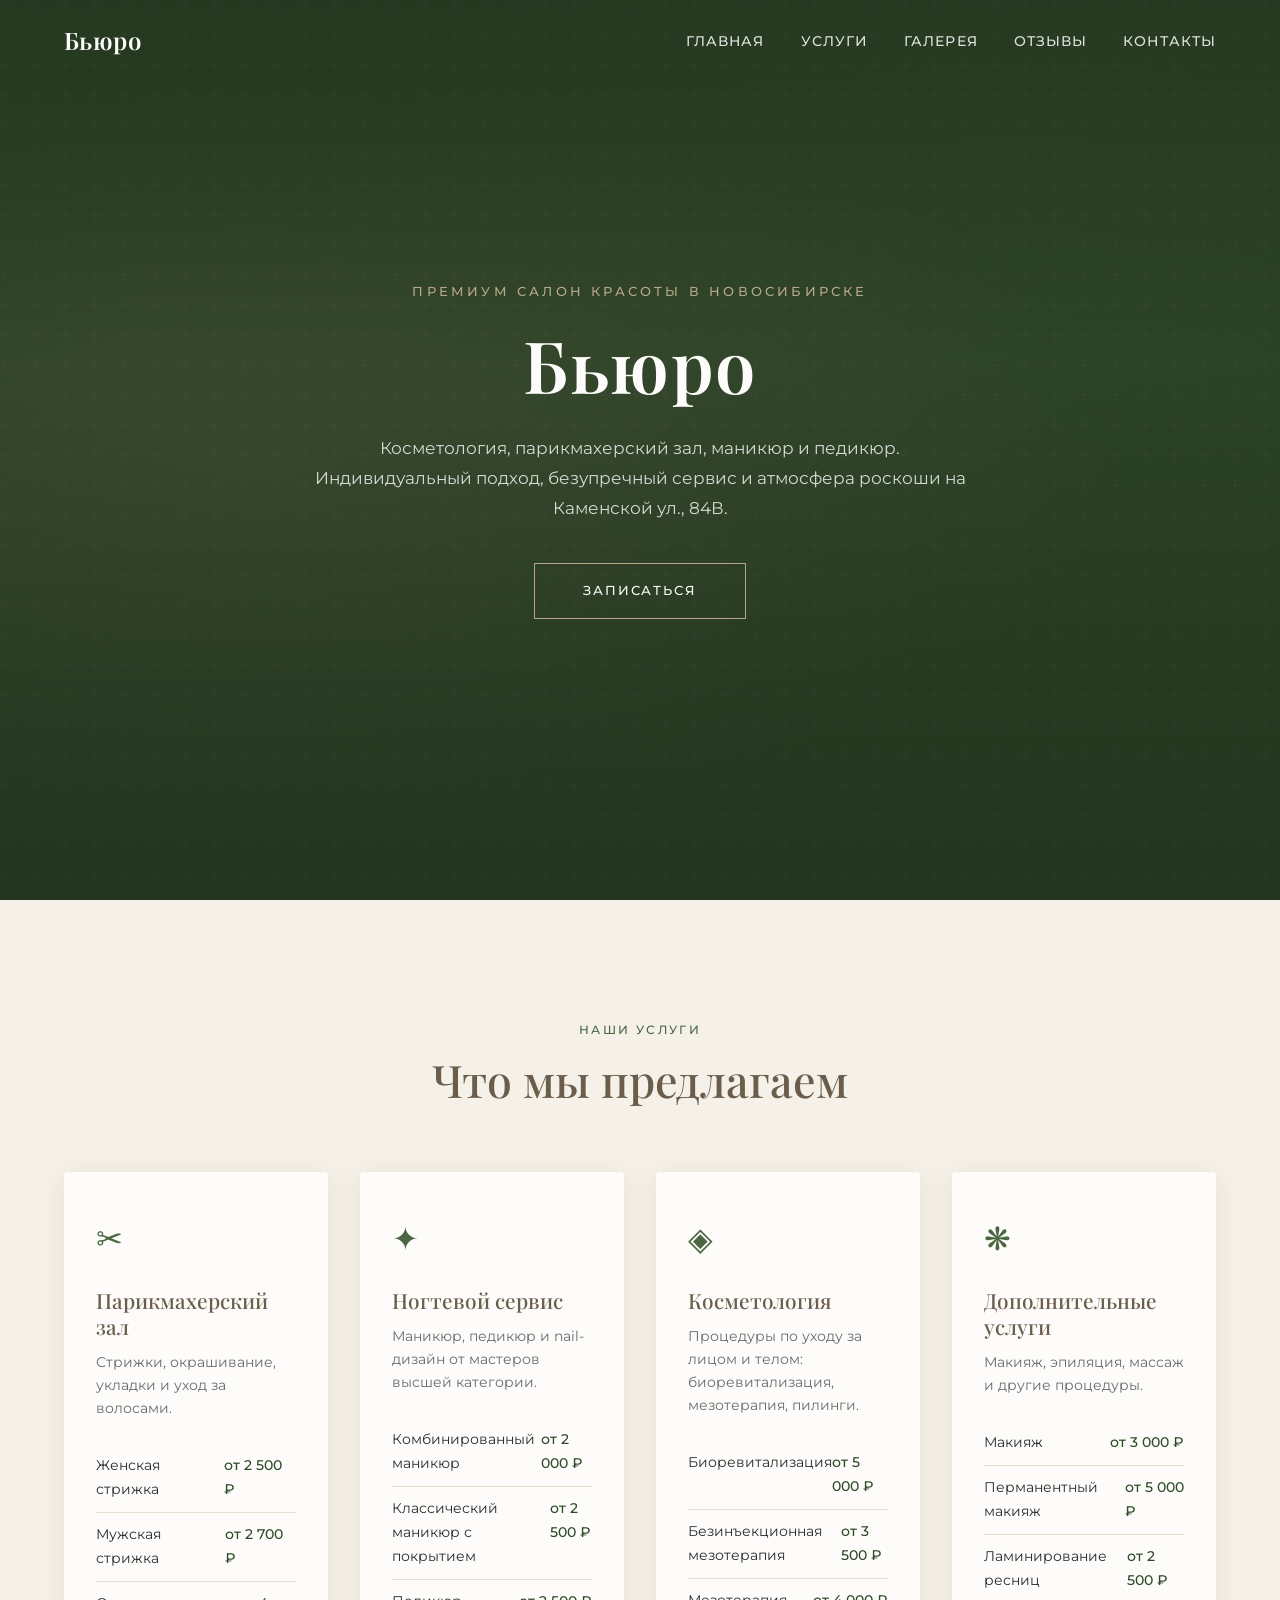
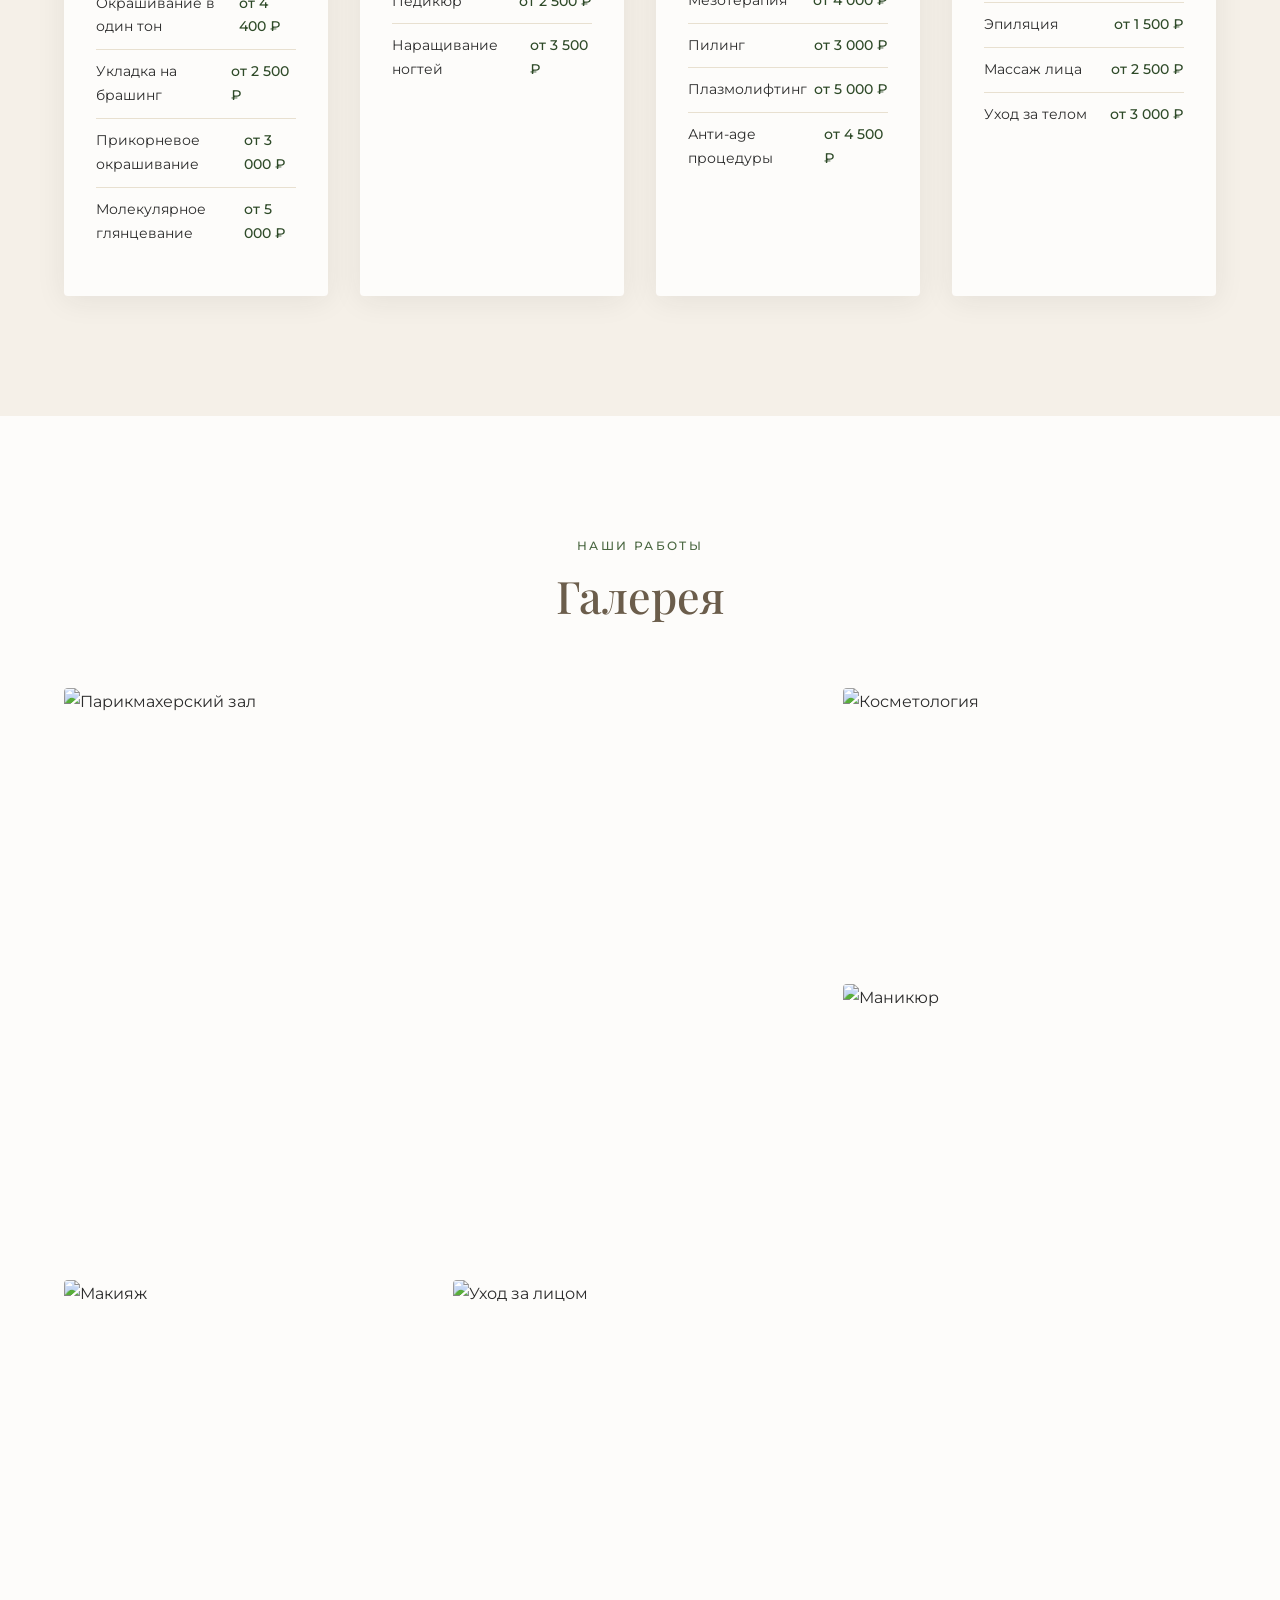
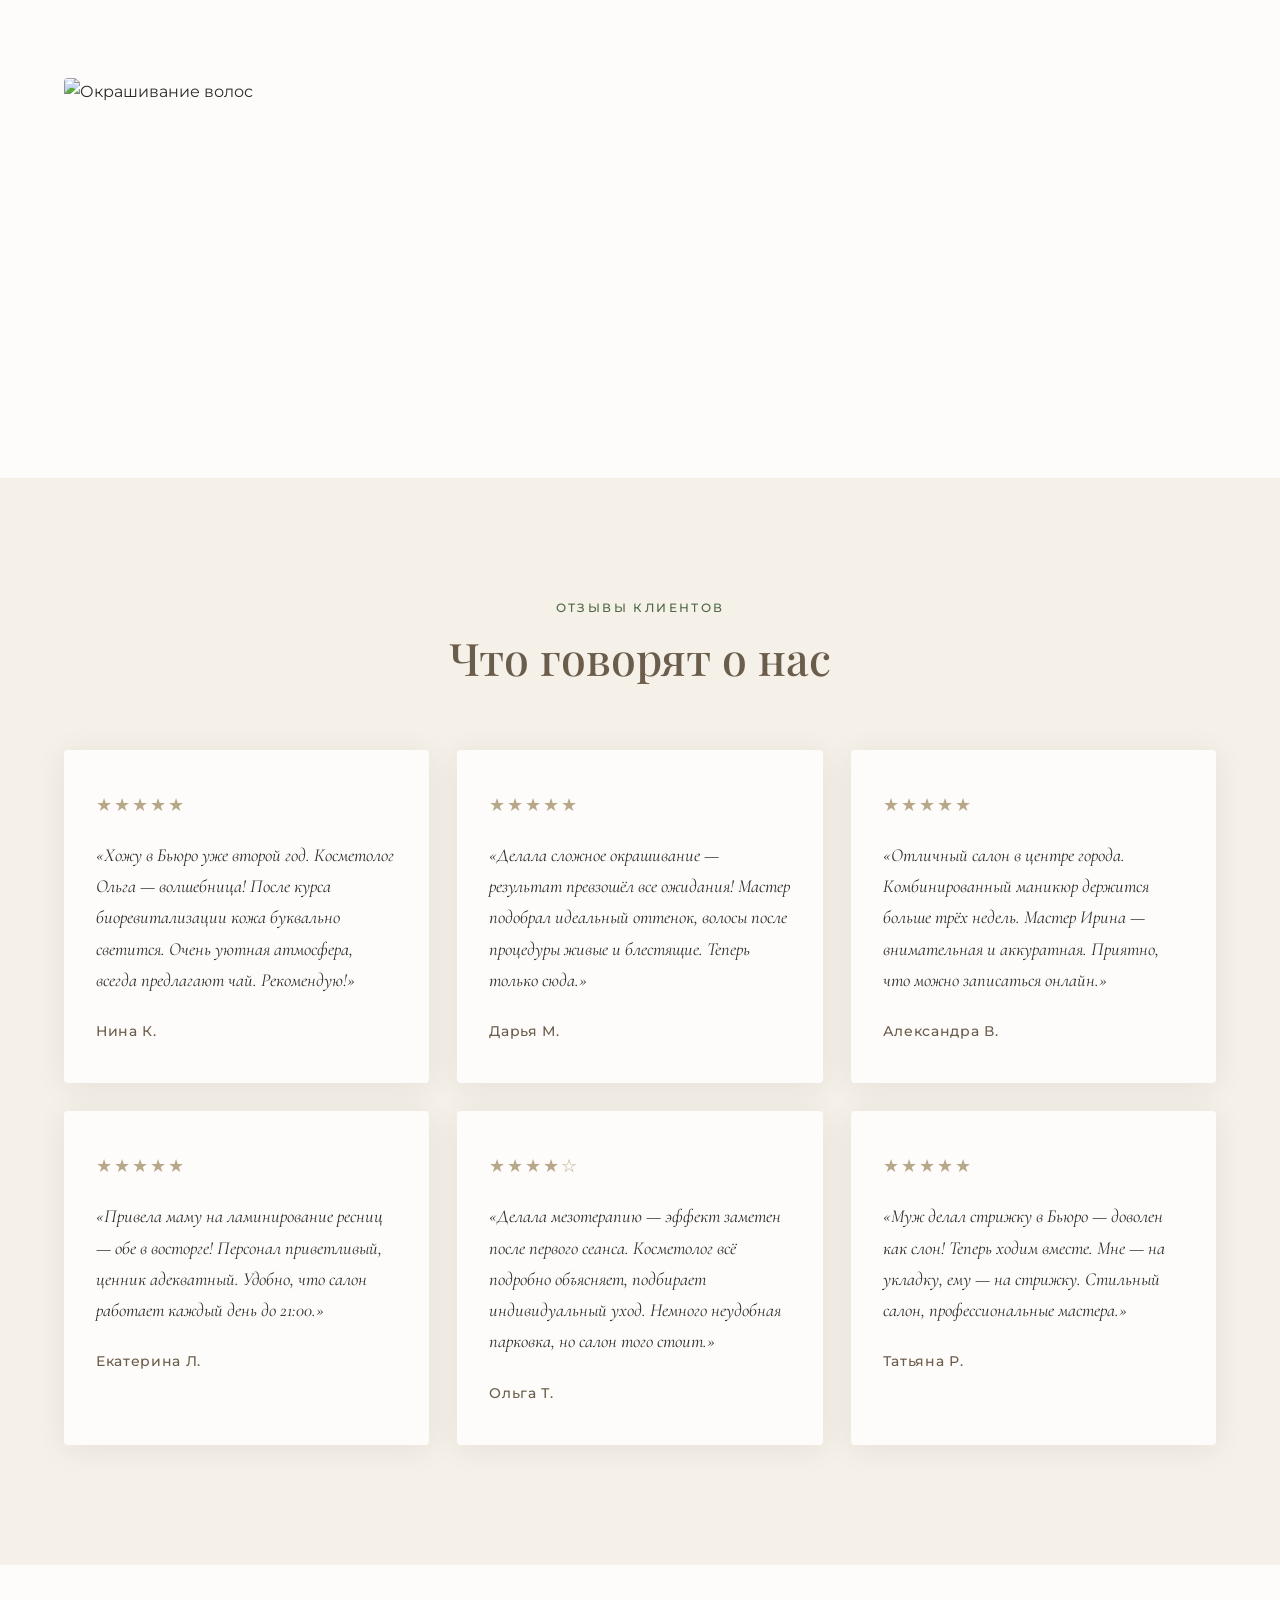
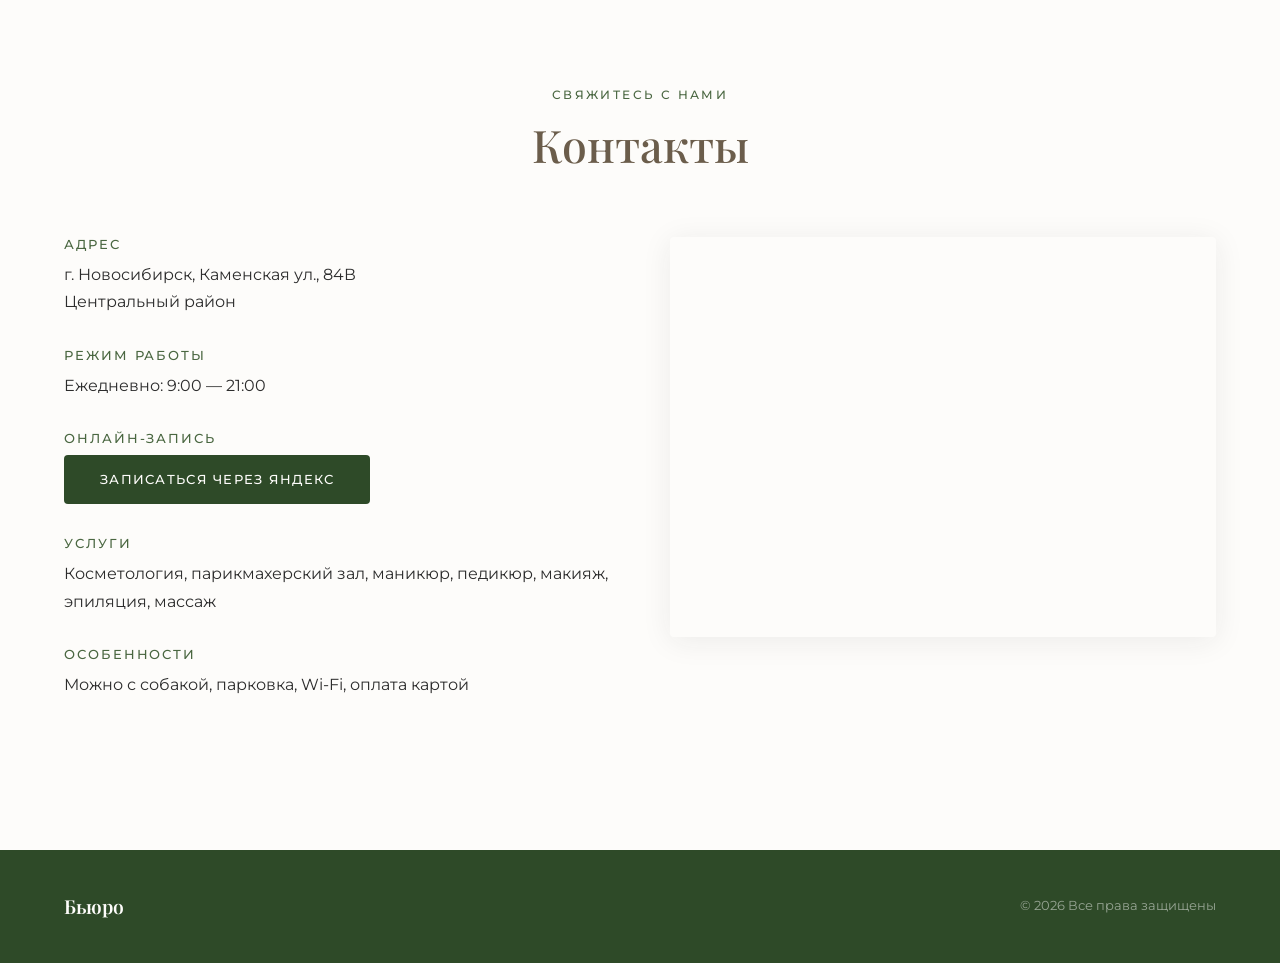
==== index.html @ afa9350d "Бьюро — премиум салон красоты, Новосибирск" ====
<!DOCTYPE html>
<html lang="ru">
<head>
    <meta charset="UTF-8">
    <meta name="viewport" content="width=device-width, initial-scale=1.0">
    <title>Бьюро — Премиум салон красоты в Новосибирске</title>
    <link href="https://fonts.googleapis.com/css2?family=Playfair+Display:wght@400;500;600;700&family=Cormorant+Garamond:wght@300;400;500;600;700&family=Montserrat:wght@300;400;500&display=swap" rel="stylesheet">
    <link rel="stylesheet" href="style.css">
</head>
<body>

<!-- NAV -->
<nav class="nav" id="nav">
    <div class="nav-inner">
        <a href="#hero" class="nav-logo">Бьюро</a>
        <ul class="nav-links">
            <li><a href="#hero">Главная</a></li>
            <li><a href="#services">Услуги</a></li>
            <li><a href="#gallery">Галерея</a></li>
            <li><a href="#reviews">Отзывы</a></li>
            <li><a href="#contacts">Контакты</a></li>
        </ul>
        <button class="nav-burger" id="burger" aria-label="Меню">
            <span></span><span></span><span></span>
        </button>
    </div>
</nav>

<!-- HERO -->
<section class="hero" id="hero">
    <video class="hero-video" autoplay muted playsinline>
        <source src="media/silk-video.mp4" type="video/mp4">
    </video>
    <div class="hero-overlay"></div>
    <div class="hero-content">
        <p class="hero-sub">Премиум салон красоты в Новосибирске</p>
        <h1 class="hero-title">Бьюро</h1>
        <p class="hero-desc">Косметология, парикмахерский зал, маникюр и педикюр. Индивидуальный подход, безупречный сервис и атмосфера роскоши на Каменской ул., 84В.</p>
        <a href="#contacts" class="btn">Записаться</a>
    </div>
</section>

<!-- SERVICES -->
<section class="section services" id="services">
    <div class="container">
        <p class="section-sub">Наши услуги</p>
        <h2 class="section-title">Что мы предлагаем</h2>
        <div class="services-grid">

            <div class="service-card">
                <div class="service-icon">✂</div>
                <h3>Парикмахерский зал</h3>
                <p>Стрижки, окрашивание, укладки и уход за волосами.</p>
                <ul class="service-list">
                    <li><span>Женская стрижка</span><span>от 2 500 ₽</span></li>
                    <li><span>Мужская стрижка</span><span>от 2 700 ₽</span></li>
                    <li><span>Окрашивание в один тон</span><span>от 4 400 ₽</span></li>
                    <li><span>Укладка на брашинг</span><span>от 2 500 ₽</span></li>
                    <li><span>Прикорневое окрашивание</span><span>от 3 000 ₽</span></li>
                    <li><span>Молекулярное глянцевание</span><span>от 5 000 ₽</span></li>
                </ul>
            </div>

            <div class="service-card">
                <div class="service-icon">✦</div>
                <h3>Ногтевой сервис</h3>
                <p>Маникюр, педикюр и nail-дизайн от мастеров высшей категории.</p>
                <ul class="service-list">
                    <li><span>Комбинированный маникюр</span><span>от 2 000 ₽</span></li>
                    <li><span>Классический маникюр с покрытием</span><span>от 2 500 ₽</span></li>
                    <li><span>Педикюр</span><span>от 2 500 ₽</span></li>
                    <li><span>Наращивание ногтей</span><span>от 3 500 ₽</span></li>
                </ul>
            </div>

            <div class="service-card">
                <div class="service-icon">◈</div>
                <h3>Косметология</h3>
                <p>Процедуры по уходу за лицом и телом: биоревитализация, мезотерапия, пилинги.</p>
                <ul class="service-list">
                    <li><span>Биоревитализация</span><span>от 5 000 ₽</span></li>
                    <li><span>Безинъекционная мезотерапия</span><span>от 3 500 ₽</span></li>
                    <li><span>Мезотерапия</span><span>от 4 000 ₽</span></li>
                    <li><span>Пилинг</span><span>от 3 000 ₽</span></li>
                    <li><span>Плазмолифтинг</span><span>от 5 000 ₽</span></li>
                    <li><span>Анти-age процедуры</span><span>от 4 500 ₽</span></li>
                </ul>
            </div>

            <div class="service-card">
                <div class="service-icon">❋</div>
                <h3>Дополнительные услуги</h3>
                <p>Макияж, эпиляция, массаж и другие процедуры.</p>
                <ul class="service-list">
                    <li><span>Макияж</span><span>от 3 000 ₽</span></li>
                    <li><span>Перманентный макияж</span><span>от 5 000 ₽</span></li>
                    <li><span>Ламинирование ресниц</span><span>от 2 500 ₽</span></li>
                    <li><span>Эпиляция</span><span>от 1 500 ₽</span></li>
                    <li><span>Массаж лица</span><span>от 2 500 ₽</span></li>
                    <li><span>Уход за телом</span><span>от 3 000 ₽</span></li>
                </ul>
            </div>

        </div>
    </div>
</section>

<!-- GALLERY -->
<section class="section gallery" id="gallery">
    <div class="container">
        <p class="section-sub">Наши работы</p>
        <h2 class="section-title">Галерея</h2>
        <div class="gallery-grid">
            <div class="gallery-item gi-1"><img src="https://images.unsplash.com/photo-1560066984-138dadb4c035?w=800&h=600&fit=crop" alt="Парикмахерский зал" loading="lazy"></div>
            <div class="gallery-item gi-2"><img src="https://images.unsplash.com/photo-1522337360788-8b13dee7a37e?w=400&h=300&fit=crop" alt="Косметология" loading="lazy"></div>
            <div class="gallery-item gi-3"><img src="https://images.unsplash.com/photo-1604654894610-df63bc536371?w=400&h=300&fit=crop" alt="Маникюр" loading="lazy"></div>
            <div class="gallery-item gi-4"><img src="https://images.unsplash.com/photo-1522335789203-aabd1fc54bc9?w=400&h=300&fit=crop" alt="Макияж" loading="lazy"></div>
            <div class="gallery-item gi-5"><img src="https://images.unsplash.com/photo-1570172619644-dfd03ed5d881?w=800&h=300&fit=crop" alt="Уход за лицом" loading="lazy"></div>
            <div class="gallery-item gi-6"><img src="https://images.unsplash.com/photo-1562322140-8baeececf3df?w=400&h=300&fit=crop" alt="Окрашивание волос" loading="lazy"></div>
        </div>
    </div>
</section>

<!-- REVIEWS -->
<section class="section reviews" id="reviews">
    <div class="container">
        <p class="section-sub">Отзывы клиентов</p>
        <h2 class="section-title">Что говорят о нас</h2>
        <div class="reviews-grid">

            <div class="review-card">
                <div class="review-stars">★★★★★</div>
                <p class="review-text">«Хожу в Бьюро уже второй год. Косметолог Ольга — волшебница! После курса биоревитализации кожа буквально светится. Очень уютная атмосфера, всегда предлагают чай. Рекомендую!»</p>
                <p class="review-author">Нина К.</p>
            </div>

            <div class="review-card">
                <div class="review-stars">★★★★★</div>
                <p class="review-text">«Делала сложное окрашивание — результат превзошёл все ожидания! Мастер подобрал идеальный оттенок, волосы после процедуры живые и блестящие. Теперь только сюда.»</p>
                <p class="review-author">Дарья М.</p>
            </div>

            <div class="review-card">
                <div class="review-stars">★★★★★</div>
                <p class="review-text">«Отличный салон в центре города. Комбинированный маникюр держится больше трёх недель. Мастер Ирина — внимательная и аккуратная. Приятно, что можно записаться онлайн.»</p>
                <p class="review-author">Александра В.</p>
            </div>

            <div class="review-card">
                <div class="review-stars">★★★★★</div>
                <p class="review-text">«Привела маму на ламинирование ресниц — обе в восторге! Персонал приветливый, ценник адекватный. Удобно, что салон работает каждый день до 21:00.»</p>
                <p class="review-author">Екатерина Л.</p>
            </div>

            <div class="review-card">
                <div class="review-stars">★★★★☆</div>
                <p class="review-text">«Делала мезотерапию — эффект заметен после первого сеанса. Косметолог всё подробно объясняет, подбирает индивидуальный уход. Немного неудобная парковка, но салон того стоит.»</p>
                <p class="review-author">Ольга Т.</p>
            </div>

            <div class="review-card">
                <div class="review-stars">★★★★★</div>
                <p class="review-text">«Муж делал стрижку в Бьюро — доволен как слон! Теперь ходим вместе. Мне — на укладку, ему — на стрижку. Стильный салон, профессиональные мастера.»</p>
                <p class="review-author">Татьяна Р.</p>
            </div>

        </div>
    </div>
</section>

<!-- CONTACTS -->
<section class="section contacts" id="contacts">
    <div class="container">
        <p class="section-sub">Свяжитесь с нами</p>
        <h2 class="section-title">Контакты</h2>
        <div class="contacts-grid">
            <div class="contacts-info">
                <div class="contact-item">
                    <h4>Адрес</h4>
                    <p>г. Новосибирск, Каменская ул., 84В</p>
                    <p>Центральный район</p>
                </div>
                <div class="contact-item">
                    <h4>Режим работы</h4>
                    <p>Ежедневно: 9:00 — 21:00</p>
                </div>
                <div class="contact-item">
                    <h4>Онлайн-запись</h4>
                    <p><a href="https://yandex.ru/maps/-/CPseFQMg" class="btn-inline" target="_blank">Записаться через Яндекс</a></p>
                </div>
                <div class="contact-item">
                    <h4>Услуги</h4>
                    <p>Косметология, парикмахерский зал, маникюр, педикюр, макияж, эпиляция, массаж</p>
                </div>
                <div class="contact-item">
                    <h4>Особенности</h4>
                    <p>Можно с собакой, парковка, Wi-Fi, оплата картой</p>
                </div>
            </div>
            <div class="contacts-map">
                <iframe src="https://yandex.ru/map-widget/v1/?ll=82.9253%2C55.0434&z=17&pt=82.9253%2C55.0434" width="100%" height="400" frameborder="0" loading="lazy"></iframe>
            </div>
        </div>
    </div>
</section>

<!-- FOOTER -->
<footer class="footer">
    <div class="container footer-inner">
        <p class="footer-logo">Бьюро</p>
        <p class="footer-copy">&copy; 2026 Все права защищены</p>
    </div>
</footer>

<script>
// Burger menu
const burger = document.getElementById('burger');
const navLinks = document.querySelector('.nav-links');
burger.addEventListener('click', () => {
    navLinks.classList.toggle('open');
    burger.classList.toggle('active');
});

// Smooth scroll
document.querySelectorAll('a[href^="#"]').forEach(a => {
    a.addEventListener('click', e => {
        e.preventDefault();
        const t = document.querySelector(a.getAttribute('href'));
        if (t) t.scrollIntoView({ behavior: 'smooth' });
        navLinks.classList.remove('open');
        burger.classList.remove('active');
    });
});

// Nav shrink on scroll
window.addEventListener('scroll', () => {
    document.getElementById('nav').classList.toggle('scrolled', window.scrollY > 60);
});

// Fade-in on scroll
const obs = new IntersectionObserver((entries) => {
    entries.forEach(e => { if (e.isIntersecting) e.target.classList.add('visible'); });
}, { threshold: 0.15 });
document.querySelectorAll('.section, .service-card, .review-card, .gallery-item').forEach(el => obs.observe(el));
</script>

</body>
</html>
---- style.css ----
/* ===== RESET ===== */
*, *::before, *::after { margin: 0; padding: 0; box-sizing: border-box; }

/* ===== VARIABLES ===== */
:root {
    --khaki:       #8B7D6B;
    --khaki-light: #A99E8E;
    --khaki-dark:  #6B5D4B;
    --green:       #4A6741;
    --green-light: #6B8B5E;
    --green-dark:  #2E4A28;
    --green-muted: #7A9B6D;
    --cream:       #F5F0E8;
    --cream-dark:  #E8E0D0;
    --white:       #FDFCFA;
    --text:        #2C2C2C;
    --text-light:  #6B6B6B;
    --gold:        #B8A88A;
    --shadow:      0 4px 30px rgba(44, 44, 44, 0.08);
    --shadow-lg:   0 12px 50px rgba(44, 44, 44, 0.12);
    --radius:      4px;
    --transition:  0.4s cubic-bezier(0.25, 0.46, 0.45, 0.94);
}

/* ===== BASE ===== */
html { scroll-behavior: smooth; }
body {
    font-family: 'Montserrat', sans-serif;
    font-weight: 400;
    color: var(--text);
    background: var(--white);
    line-height: 1.7;
    -webkit-font-smoothing: antialiased;
}
h1, h2, h3, h4 {
    font-family: 'Playfair Display', serif;
    font-weight: 500;
    line-height: 1.25;
}
a { color: inherit; text-decoration: none; }
ul { list-style: none; }
.container { max-width: 1200px; margin: 0 auto; padding: 0 24px; }

/* ===== NAV ===== */
.nav {
    position: fixed; top: 0; left: 0; right: 0; z-index: 100;
    padding: 20px 0;
    transition: var(--transition);
    background: transparent;
}
.nav.scrolled {
    background: rgba(253, 252, 250, 0.97);
    backdrop-filter: blur(12px);
    padding: 12px 0;
    box-shadow: 0 1px 20px rgba(0,0,0,0.06);
}
.nav-inner {
    max-width: 1200px; margin: 0 auto; padding: 0 24px;
    display: flex; align-items: center; justify-content: space-between;
}
.nav-logo {
    font-family: 'Playfair Display', serif;
    font-size: 1.5rem; font-weight: 600;
    color: var(--white);
    letter-spacing: 0.02em;
    transition: var(--transition);
}
.nav.scrolled .nav-logo { color: var(--green-dark); }
.nav-links {
    display: flex; gap: 36px;
}
.nav-links a {
    font-size: 0.85rem; font-weight: 500;
    letter-spacing: 0.08em; text-transform: uppercase;
    color: rgba(255,255,255,0.85);
    transition: var(--transition);
    position: relative;
}
.nav-links a::after {
    content: ''; position: absolute; bottom: -4px; left: 0;
    width: 0; height: 1px; background: var(--gold);
    transition: var(--transition);
}
.nav-links a:hover::after { width: 100%; }
.nav.scrolled .nav-links a { color: var(--text); }
.nav.scrolled .nav-links a:hover { color: var(--green-dark); }

/* Burger */
.nav-burger {
    display: none; background: none; border: none; cursor: pointer;
    width: 28px; height: 20px; position: relative; z-index: 101;
}
.nav-burger span {
    display: block; width: 100%; height: 2px;
    background: var(--white); position: absolute; left: 0;
    transition: var(--transition);
}
.nav.scrolled .nav-burger span { background: var(--text); }
.nav-burger span:nth-child(1) { top: 0; }
.nav-burger span:nth-child(2) { top: 9px; }
.nav-burger span:nth-child(3) { top: 18px; }
.nav-burger.active span:nth-child(1) { top: 9px; transform: rotate(45deg); }
.nav-burger.active span:nth-child(2) { opacity: 0; }
.nav-burger.active span:nth-child(3) { top: 9px; transform: rotate(-45deg); }

/* ===== HERO ===== */
.hero {
    position: relative;
    min-height: 100vh;
    display: flex; align-items: center; justify-content: center;
    background: var(--green-dark);
    overflow: hidden;
}
.hero-video {
    position: absolute; inset: 0;
    width: 100%; height: 100%;
    object-fit: cover;
    transform: scale(1.15);
    z-index: 0;
}
.hero-overlay {
    position: absolute; inset: 0;
    z-index: 1;
    background:
        linear-gradient(180deg, rgba(30,42,26,0.55) 0%, rgba(30,42,26,0.3) 40%, rgba(30,42,26,0.65) 100%),
        radial-gradient(ellipse at 20% 50%, rgba(139,125,107,0.25) 0%, transparent 60%),
        radial-gradient(ellipse at 80% 30%, rgba(74,103,65,0.15) 0%, transparent 50%);
}
.hero::before {
    content: '';
    position: absolute; inset: 0;
    z-index: 1;
    background: url("data:image/svg+xml,%3Csvg width='60' height='60' viewBox='0 0 60 60' xmlns='http://www.w3.org/2000/svg'%3E%3Cg fill='none' fill-rule='evenodd'%3E%3Cg fill='%23ffffff' fill-opacity='0.03'%3E%3Cpath d='M36 34v-4h-2v4h-4v2h4v4h2v-4h4v-2h-4zm0-30V0h-2v4h-4v2h4v4h2V6h4V4h-4zM6 34v-4H4v4H0v2h4v4h2v-4h4v-2H6zM6 4V0H4v4H0v2h4v4h2V6h4V4H6z'/%3E%3C/g%3E%3C/g%3E%3C/svg%3E");
}
.hero-content {
    position: relative; z-index: 2;
    text-align: center; padding: 0 24px;
    max-width: 700px;
}
.hero-sub {
    font-family: 'Montserrat', sans-serif;
    font-size: 0.8rem; font-weight: 500;
    letter-spacing: 0.25em; text-transform: uppercase;
    color: var(--gold);
    margin-bottom: 16px;
}
.hero-title {
    font-family: 'Playfair Display', serif;
    font-size: clamp(2.8rem, 6vw, 4.5rem);
    font-weight: 600;
    color: var(--white);
    margin-bottom: 24px;
    letter-spacing: 0.02em;
}
.hero-desc {
    font-size: 1.05rem; color: rgba(255,255,255,0.8);
    margin-bottom: 40px; line-height: 1.8;
}
.btn {
    display: inline-block;
    padding: 16px 48px;
    font-family: 'Montserrat', sans-serif;
    font-size: 0.8rem; font-weight: 500;
    letter-spacing: 0.15em; text-transform: uppercase;
    color: var(--white);
    border: 1px solid var(--gold);
    background: transparent;
    transition: var(--transition);
    cursor: pointer;
}
.btn:hover {
    background: var(--gold);
    color: var(--green-dark);
}

/* ===== SECTIONS ===== */
.section {
    padding: 120px 0;
}
.section-sub {
    font-family: 'Montserrat', sans-serif;
    font-size: 0.75rem; font-weight: 500;
    letter-spacing: 0.2em; text-transform: uppercase;
    color: var(--green);
    text-align: center;
    margin-bottom: 12px;
}
.section-title {
    font-size: clamp(1.8rem, 3.5vw, 2.8rem);
    text-align: center;
    color: var(--khaki-dark);
    margin-bottom: 64px;
}

/* ===== SERVICES ===== */
.services { background: var(--cream); }
.services-grid {
    display: grid;
    grid-template-columns: repeat(auto-fit, minmax(260px, 1fr));
    gap: 32px;
}
.service-card {
    background: var(--white);
    padding: 40px 32px;
    border-radius: var(--radius);
    box-shadow: var(--shadow);
    transition: var(--transition);
    opacity: 0; transform: translateY(30px);
}
.service-card.visible {
    opacity: 1; transform: translateY(0);
}
.service-card:hover {
    transform: translateY(-6px);
    box-shadow: var(--shadow-lg);
}
.service-icon {
    font-size: 2rem;
    color: var(--green);
    margin-bottom: 20px;
}
.service-card h3 {
    font-size: 1.3rem;
    color: var(--khaki-dark);
    margin-bottom: 12px;
}
.service-card > p {
    font-size: 0.9rem;
    color: var(--text-light);
    margin-bottom: 24px;
    line-height: 1.6;
}
.service-list li {
    display: flex; justify-content: space-between;
    padding: 10px 0;
    border-bottom: 1px solid var(--cream-dark);
    font-size: 0.88rem;
}
.service-list li:last-child { border-bottom: none; }
.service-list li span:last-child {
    font-weight: 500; color: var(--green-dark);
}

/* ===== GALLERY ===== */
.gallery { background: var(--white); }
.gallery-grid {
    display: grid;
    grid-template-columns: repeat(3, 1fr);
    grid-template-rows: auto;
    gap: 16px;
}
.gallery-item {
    aspect-ratio: 4/3;
    border-radius: var(--radius);
    overflow: hidden;
    position: relative;
    opacity: 0; transform: scale(0.95);
    transition: var(--transition);
}
.gallery-item.visible {
    opacity: 1; transform: scale(1);
}
.gallery-item.gi-1 { grid-column: 1 / 3; grid-row: 1 / 3; aspect-ratio: auto; }
.gallery-item.gi-4 { grid-column: 1 / 2; }
.gallery-item.gi-5 { grid-column: 2 / 4; aspect-ratio: 2/1; }
.gallery-item img {
    width: 100%; height: 100%;
    object-fit: cover;
    transition: transform 0.6s ease;
}
.gallery-item:hover img {
    transform: scale(1.05);
}

/* ===== REVIEWS ===== */
.reviews { background: var(--cream); }
.reviews-grid {
    display: grid;
    grid-template-columns: repeat(auto-fit, minmax(320px, 1fr));
    gap: 28px;
}
.review-card {
    background: var(--white);
    padding: 40px 32px;
    border-radius: var(--radius);
    box-shadow: var(--shadow);
    opacity: 0; transform: translateY(30px);
    transition: var(--transition);
}
.review-card.visible {
    opacity: 1; transform: translateY(0);
}
.review-stars {
    color: var(--gold);
    font-size: 1.1rem;
    margin-bottom: 20px;
    letter-spacing: 2px;
}
.review-text {
    font-family: 'Cormorant Garamond', serif;
    font-size: 1.15rem;
    font-style: italic;
    color: var(--text);
    line-height: 1.7;
    margin-bottom: 24px;
}
.review-author {
    font-size: 0.85rem; font-weight: 500;
    color: var(--khaki-dark);
    letter-spacing: 0.05em;
}

/* ===== CONTACTS ===== */
.contacts { background: var(--white); }
.contacts-grid {
    display: grid;
    grid-template-columns: 1fr 1fr;
    gap: 60px;
    align-items: start;
}
.contact-item {
    margin-bottom: 32px;
}
.contact-item h4 {
    font-size: 0.8rem; font-weight: 500;
    letter-spacing: 0.15em; text-transform: uppercase;
    color: var(--green);
    margin-bottom: 8px;
    font-family: 'Montserrat', sans-serif;
}
.contact-item p {
    font-size: 1rem;
    color: var(--text);
}
.contact-item a {
    color: var(--text);
    border-bottom: 1px solid var(--khaki-light);
    transition: var(--transition);
}
.contact-item a:hover { color: var(--green-dark); border-color: var(--green-dark); }
.contact-item .btn-inline {
    display: inline-block;
    padding: 14px 36px;
    font-family: 'Montserrat', sans-serif;
    font-size: 0.8rem; font-weight: 500;
    letter-spacing: 0.1em; text-transform: uppercase;
    color: var(--white) !important;
    background: var(--green-dark);
    border: none !important;
    border-radius: var(--radius);
    transition: var(--transition);
    text-decoration: none;
}
.contact-item .btn-inline:hover {
    background: var(--green);
    color: var(--white) !important;
}
.social-links {
    display: flex; gap: 16px; flex-wrap: wrap;
}
.social-link {
    display: inline-block;
    padding: 8px 20px;
    border: 1px solid var(--khaki-light);
    border-radius: var(--radius);
    font-size: 0.82rem; font-weight: 500;
    letter-spacing: 0.05em;
    transition: var(--transition);
}
.social-link:hover {
    background: var(--green-dark);
    border-color: var(--green-dark);
    color: var(--white);
}
.contacts-map {
    border-radius: var(--radius);
    overflow: hidden;
    box-shadow: var(--shadow);
    min-height: 400px;
}
.contacts-map iframe {
    display: block;
    filter: saturate(0.85) contrast(1.05);
}

/* ===== FOOTER ===== */
.footer {
    background: var(--green-dark);
    padding: 40px 0;
}
.footer-inner {
    display: flex; align-items: center; justify-content: space-between;
}
.footer-logo {
    font-family: 'Playfair Display', serif;
    font-size: 1.2rem; font-weight: 600;
    color: var(--white);
}
.footer-copy {
    font-size: 0.8rem;
    color: rgba(255,255,255,0.5);
}

/* ===== ANIMATIONS ===== */
.section { opacity: 0; transform: translateY(20px); transition: opacity 0.8s ease, transform 0.8s ease; }
.section.visible { opacity: 1; transform: translateY(0); }

/* ===== RESPONSIVE ===== */
@media (max-width: 900px) {
    .contacts-grid { grid-template-columns: 1fr; }
    .gallery-grid { grid-template-columns: 1fr 1fr; }
    .gallery-item.gi-1 { grid-column: 1 / 3; grid-row: auto; aspect-ratio: 16/9; }
    .gallery-item.gi-5 { grid-column: 1 / 3; }
}
@media (max-width: 700px) {
    .nav-links {
        position: fixed; inset: 0;
        background: var(--white);
        flex-direction: column; align-items: center; justify-content: center;
        gap: 28px;
        transform: translateX(100%);
        transition: var(--transition);
    }
    .nav-links.open { transform: translateX(0); }
    .nav-links a { color: var(--text) !important; font-size: 1.1rem; }
    .nav-burger { display: block; }
    .services-grid { grid-template-columns: 1fr; }
    .reviews-grid { grid-template-columns: 1fr; }
    .gallery-grid { grid-template-columns: 1fr; }
    .gallery-item.gi-1, .gallery-item.gi-5 { grid-column: 1; }
    .section { padding: 80px 0; }
    .footer-inner { flex-direction: column; gap: 12px; text-align: center; }
}
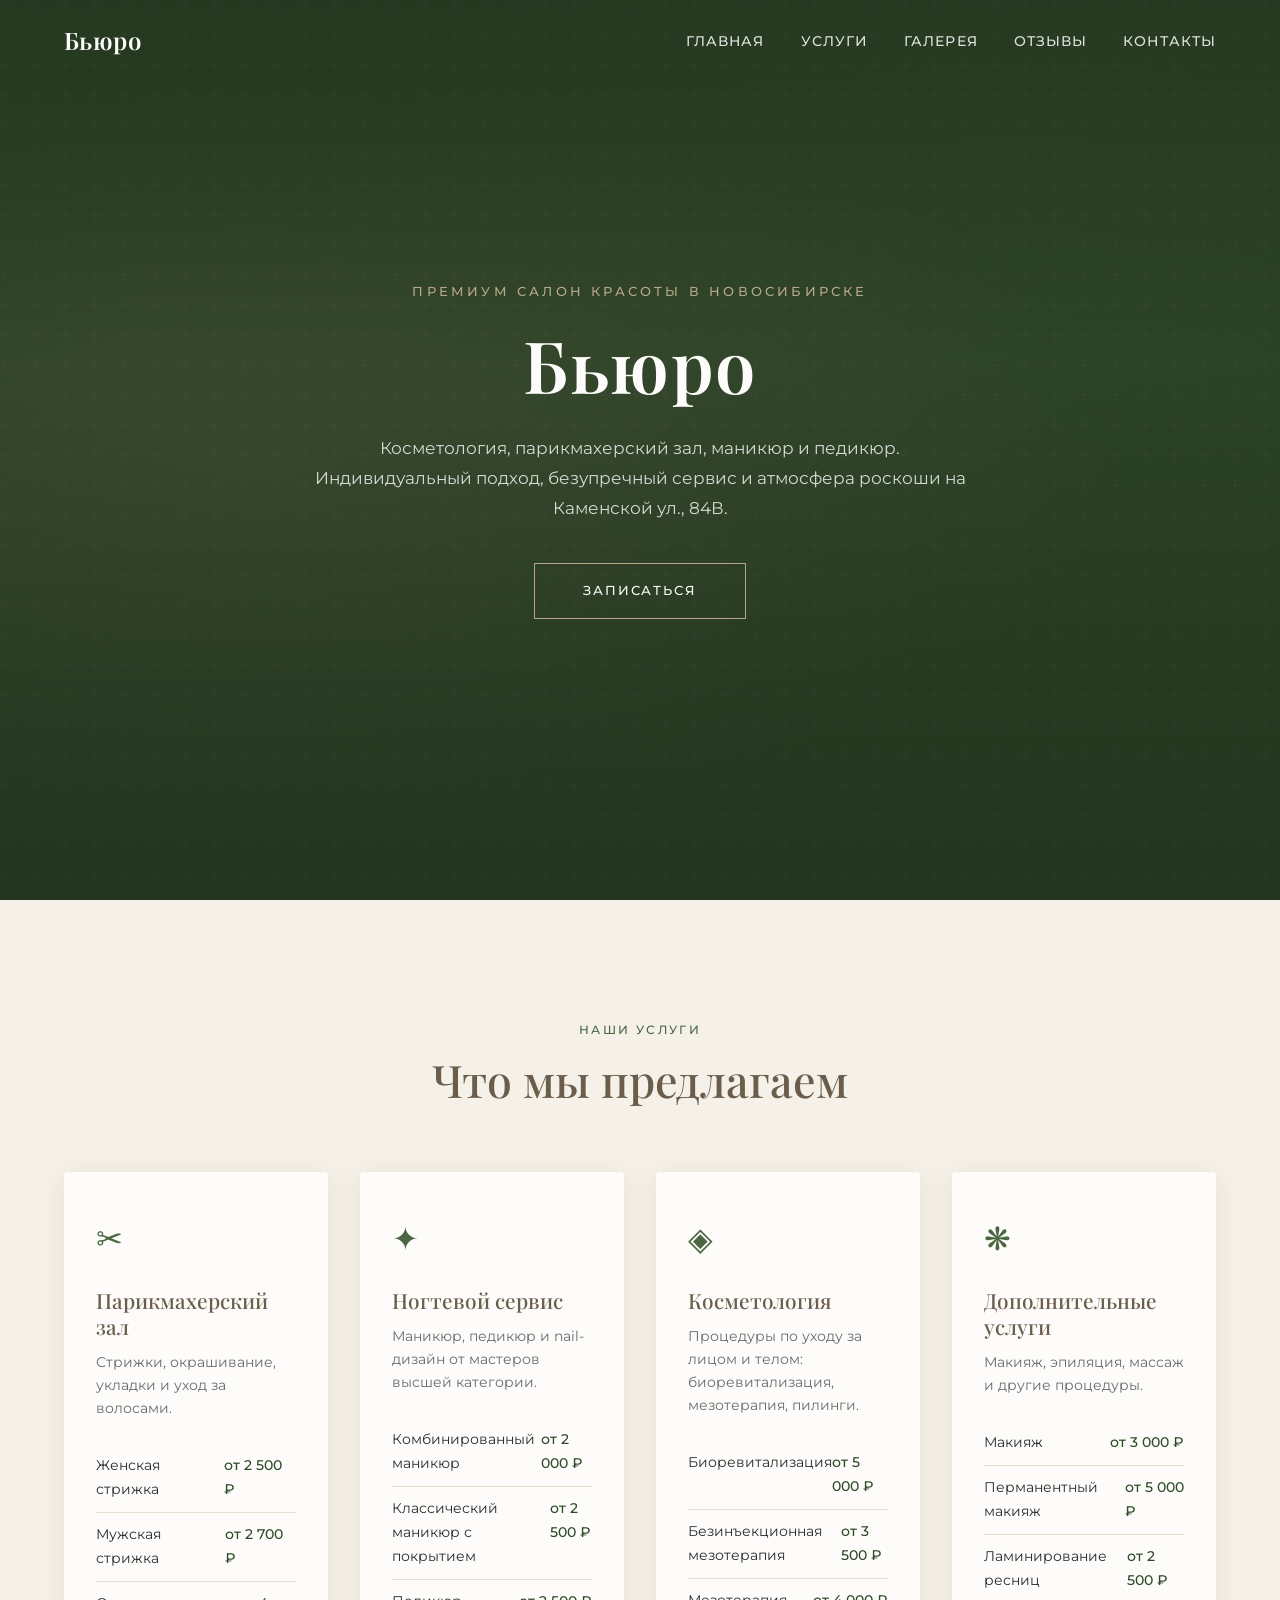
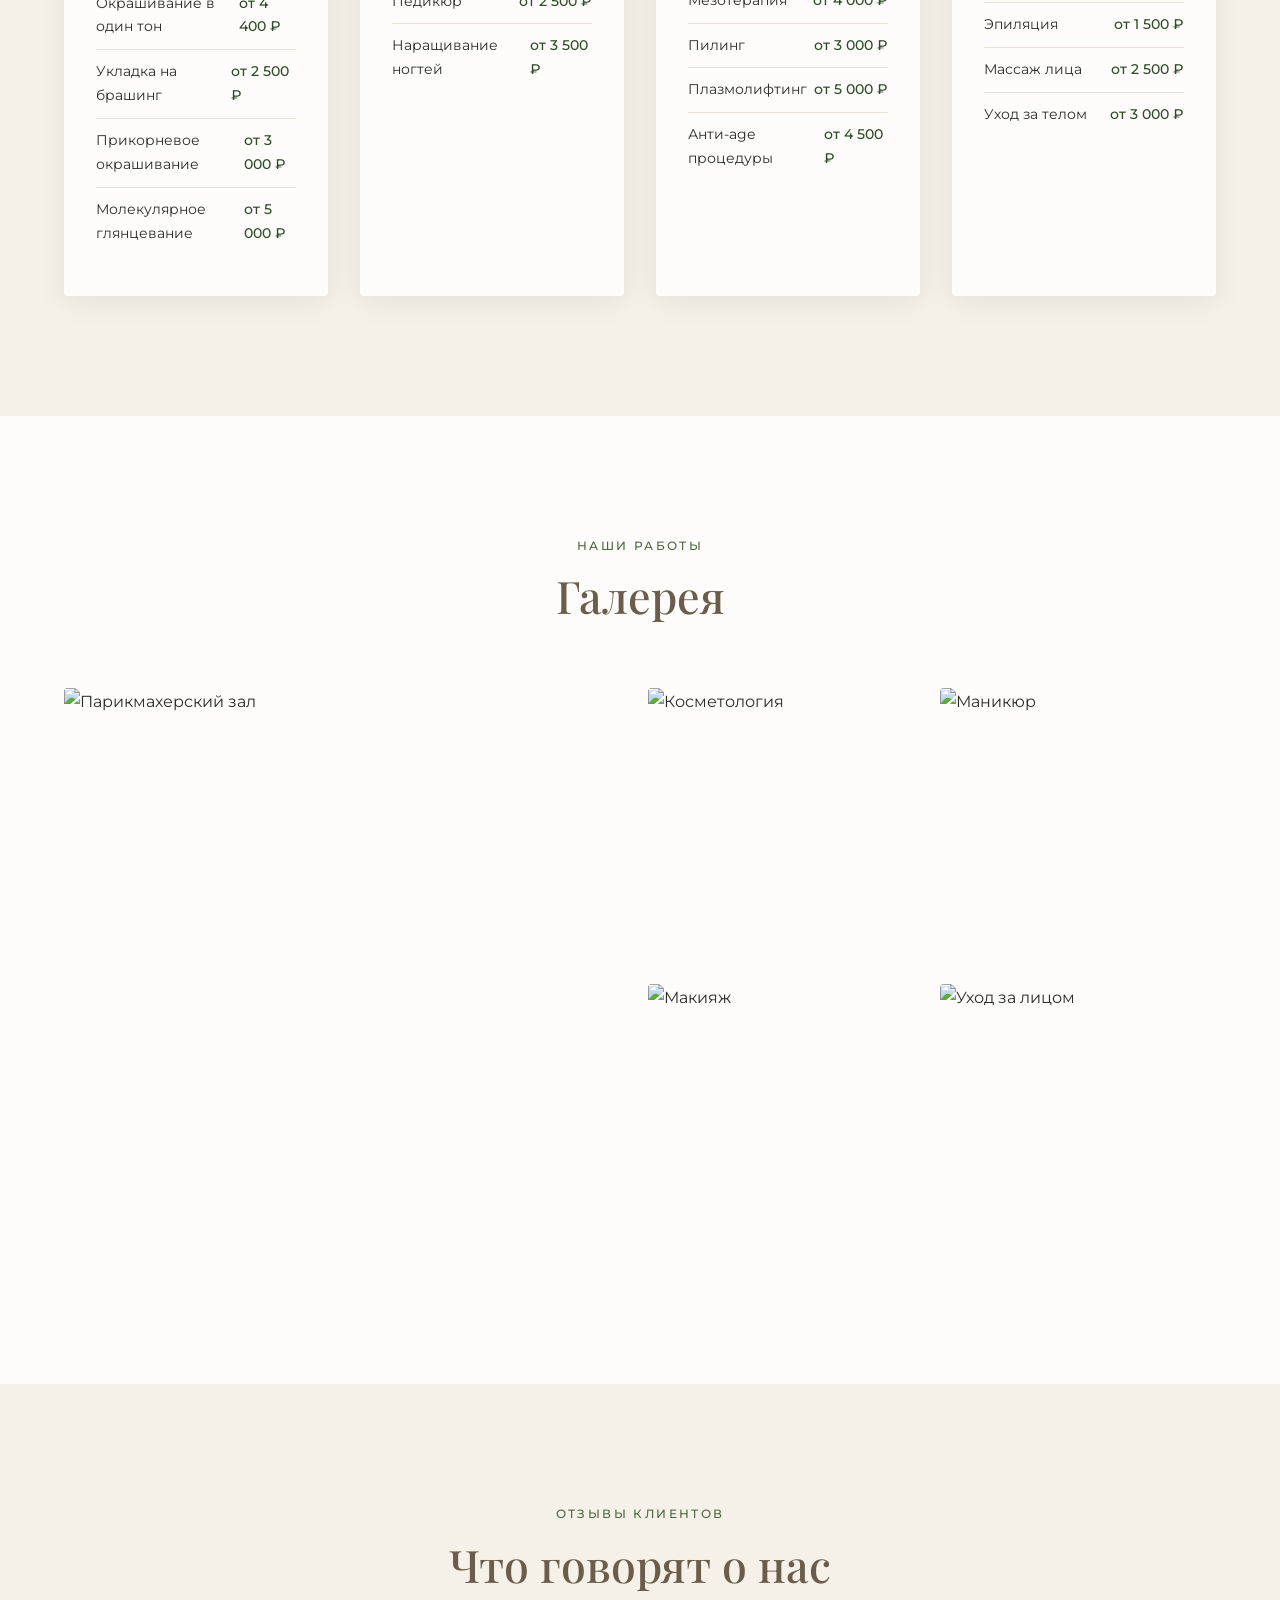
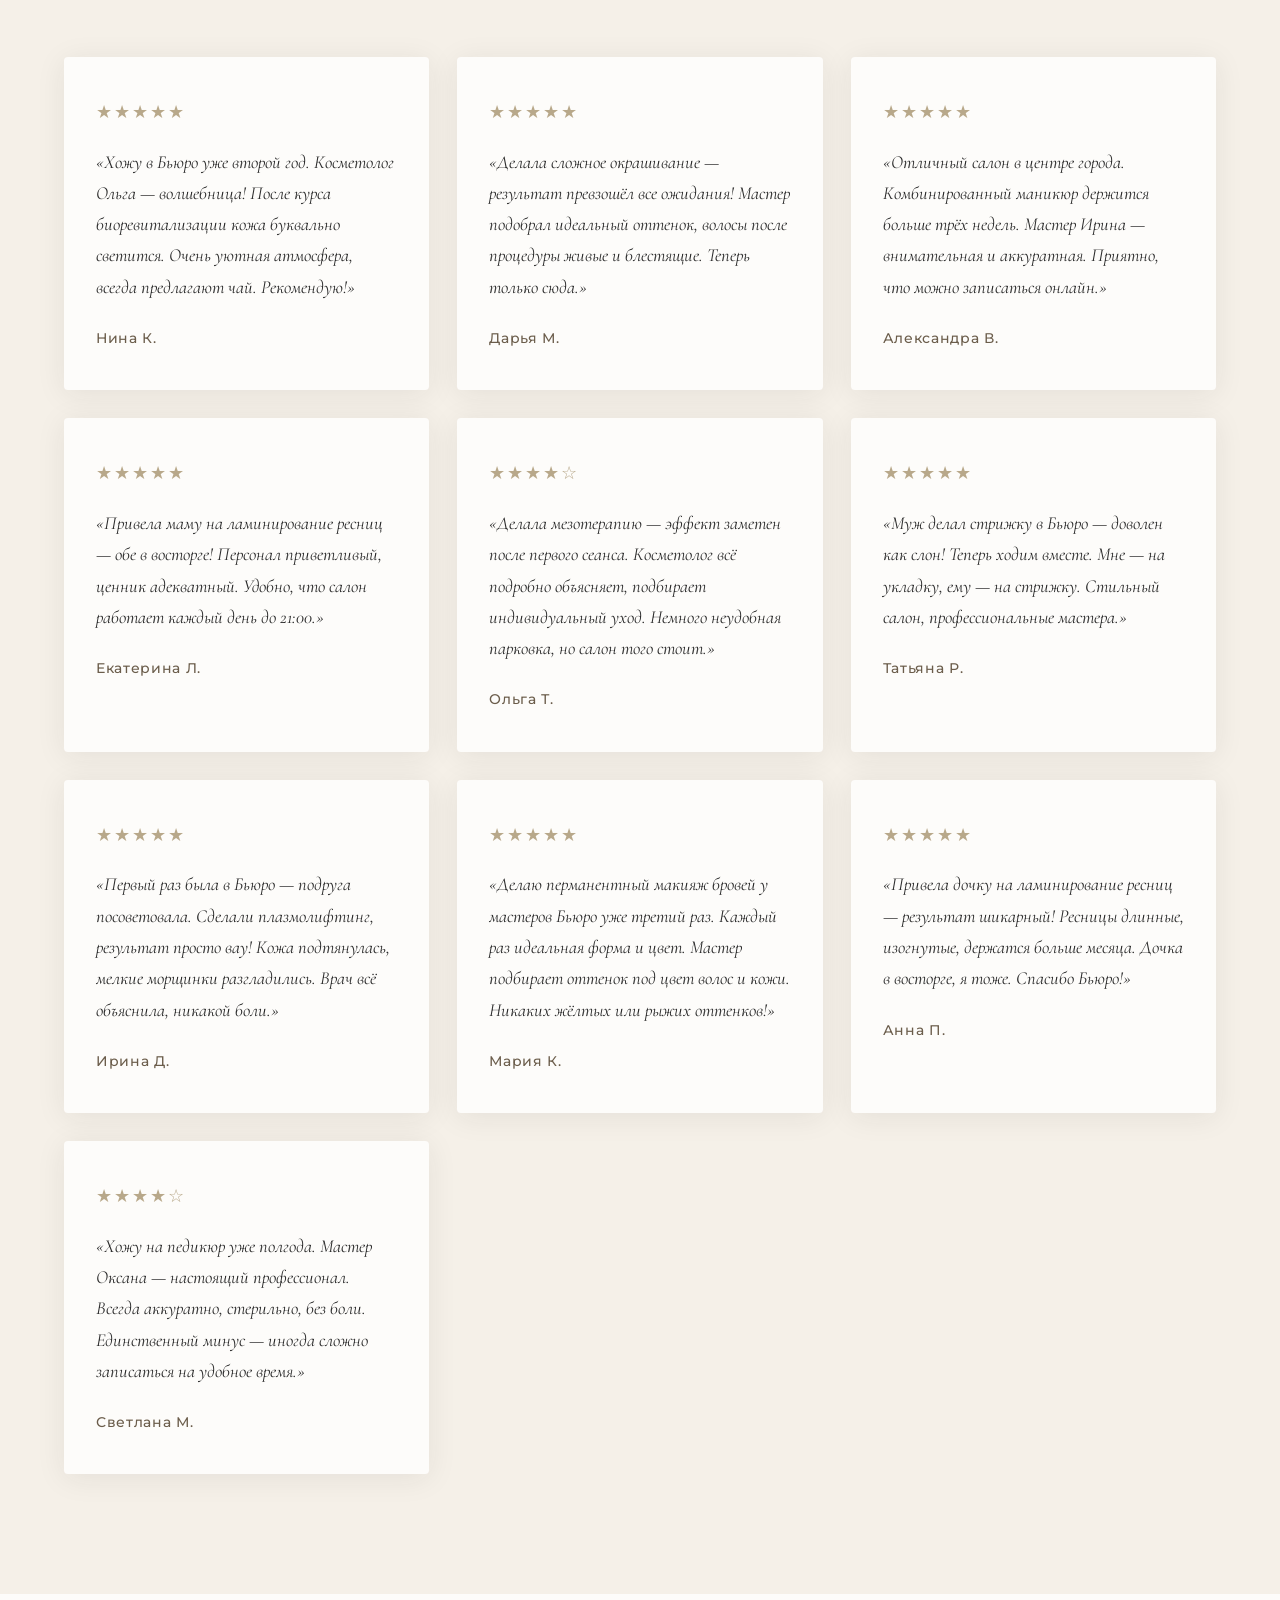
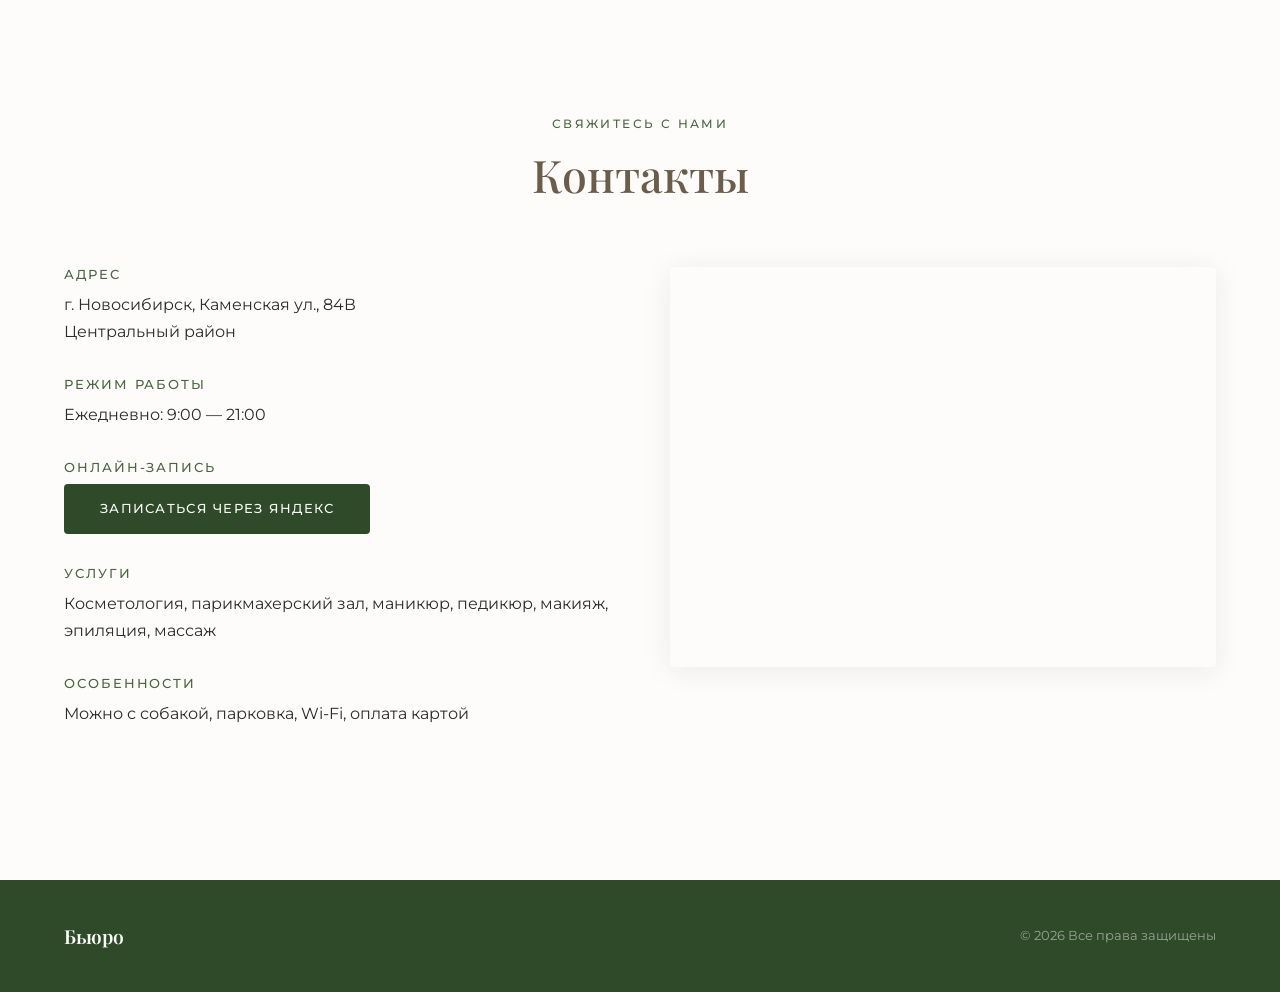
==== commit a370bdc1: "Update gallery layout and add more reviews Co-Authored-By: OpenClaude (mimo-v2.5-pro) <openclaude@gi" ====
--- a/index.html
+++ b/index.html
@@ -164,6 +164,30 @@
                 <p class="review-author">Татьяна Р.</p>
             </div>
 
+            <div class="review-card">
+                <div class="review-stars">★★★★★</div>
+                <p class="review-text">«Первый раз была в Бьюро — подруга посоветовала. Сделали плазмолифтинг, результат просто вау! Кожа подтянулась, мелкие морщинки разгладились. Врач всё объяснила, никакой боли.»</p>
+                <p class="review-author">Ирина Д.</p>
+            </div>
+
+            <div class="review-card">
+                <div class="review-stars">★★★★★</div>
+                <p class="review-text">«Делаю перманентный макияж бровей у мастеров Бьюро уже третий раз. Каждый раз идеальная форма и цвет. Мастер подбирает оттенок под цвет волос и кожи. Никаких жёлтых или рыжих оттенков!»</p>
+                <p class="review-author">Мария К.</p>
+            </div>
+
+            <div class="review-card">
+                <div class="review-stars">★★★★★</div>
+                <p class="review-text">«Привела дочку на ламинирование ресниц — результат шикарный! Ресницы длинные, изогнутые, держатся больше месяца. Дочка в восторге, я тоже. Спасибо Бьюро!»</p>
+                <p class="review-author">Анна П.</p>
+            </div>
+
+            <div class="review-card">
+                <div class="review-stars">★★★★☆</div>
+                <p class="review-text">«Хожу на педикюр уже полгода. Мастер Оксана — настоящий профессионал. Всегда аккуратно, стерильно, без боли. Единственный минус — иногда сложно записаться на удобное время.»</p>
+                <p class="review-author">Светлана М.</p>
+            </div>
+
         </div>
     </div>
 </section>
--- a/style.css
+++ b/style.css
@@ -245,12 +245,11 @@
 .gallery { background: var(--white); }
 .gallery-grid {
     display: grid;
-    grid-template-columns: repeat(3, 1fr);
-    grid-template-rows: auto;
+    grid-template-columns: repeat(4, 1fr);
+    grid-template-rows: 280px 280px;
     gap: 16px;
 }
 .gallery-item {
-    aspect-ratio: 4/3;
     border-radius: var(--radius);
     overflow: hidden;
     position: relative;
@@ -260,9 +259,12 @@
 .gallery-item.visible {
     opacity: 1; transform: scale(1);
 }
-.gallery-item.gi-1 { grid-column: 1 / 3; grid-row: 1 / 3; aspect-ratio: auto; }
-.gallery-item.gi-4 { grid-column: 1 / 2; }
-.gallery-item.gi-5 { grid-column: 2 / 4; aspect-ratio: 2/1; }
+.gallery-item.gi-1 { grid-column: 1 / 3; grid-row: 1 / 3; }
+.gallery-item.gi-2 { grid-column: 3; grid-row: 1; }
+.gallery-item.gi-3 { grid-column: 4; grid-row: 1; }
+.gallery-item.gi-4 { grid-column: 3; grid-row: 2; }
+.gallery-item.gi-5 { grid-column: 4; grid-row: 2; }
+.gallery-item.gi-6 { display: none; }
 .gallery-item img {
     width: 100%; height: 100%;
     object-fit: cover;
@@ -408,9 +410,12 @@
 /* ===== RESPONSIVE ===== */
 @media (max-width: 900px) {
     .contacts-grid { grid-template-columns: 1fr; }
-    .gallery-grid { grid-template-columns: 1fr 1fr; }
-    .gallery-item.gi-1 { grid-column: 1 / 3; grid-row: auto; aspect-ratio: 16/9; }
-    .gallery-item.gi-5 { grid-column: 1 / 3; }
+    .gallery-grid { grid-template-columns: 1fr 1fr; grid-template-rows: 250px 250px 250px; }
+    .gallery-item.gi-1 { grid-column: 1 / 3; grid-row: 1; }
+    .gallery-item.gi-2 { grid-column: 1; grid-row: 2; }
+    .gallery-item.gi-3 { grid-column: 2; grid-row: 2; }
+    .gallery-item.gi-4 { grid-column: 1; grid-row: 3; }
+    .gallery-item.gi-5 { grid-column: 2; grid-row: 3; }
 }
 @media (max-width: 700px) {
     .nav-links {
@@ -426,8 +431,12 @@
     .nav-burger { display: block; }
     .services-grid { grid-template-columns: 1fr; }
     .reviews-grid { grid-template-columns: 1fr; }
-    .gallery-grid { grid-template-columns: 1fr; }
-    .gallery-item.gi-1, .gallery-item.gi-5 { grid-column: 1; }
+    .gallery-grid { grid-template-columns: 1fr 1fr; grid-template-rows: 200px 200px 200px; }
+    .gallery-item.gi-1 { grid-column: 1 / 3; grid-row: 1; }
+    .gallery-item.gi-2 { grid-column: 1; grid-row: 2; }
+    .gallery-item.gi-3 { grid-column: 2; grid-row: 2; }
+    .gallery-item.gi-4 { grid-column: 1; grid-row: 3; }
+    .gallery-item.gi-5 { grid-column: 2; grid-row: 3; }
     .section { padding: 80px 0; }
     .footer-inner { flex-direction: column; gap: 12px; text-align: center; }
 }
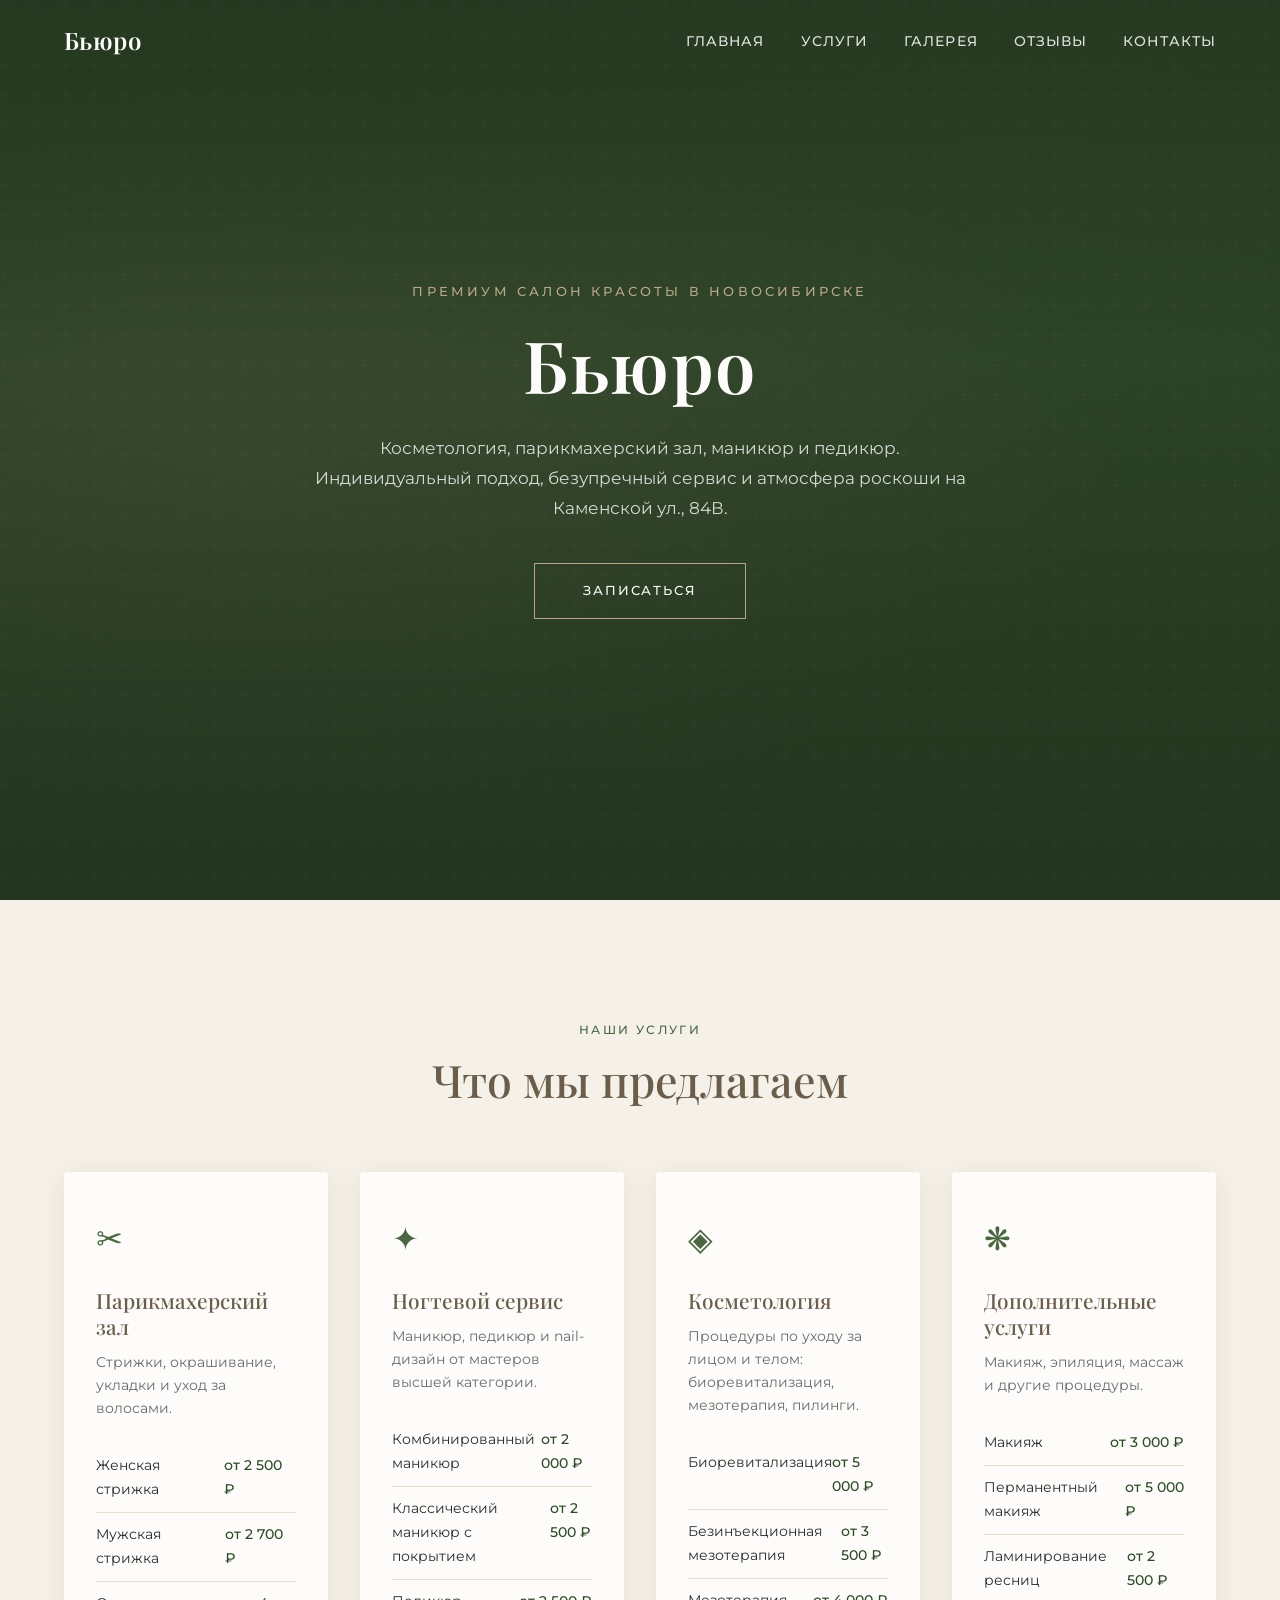
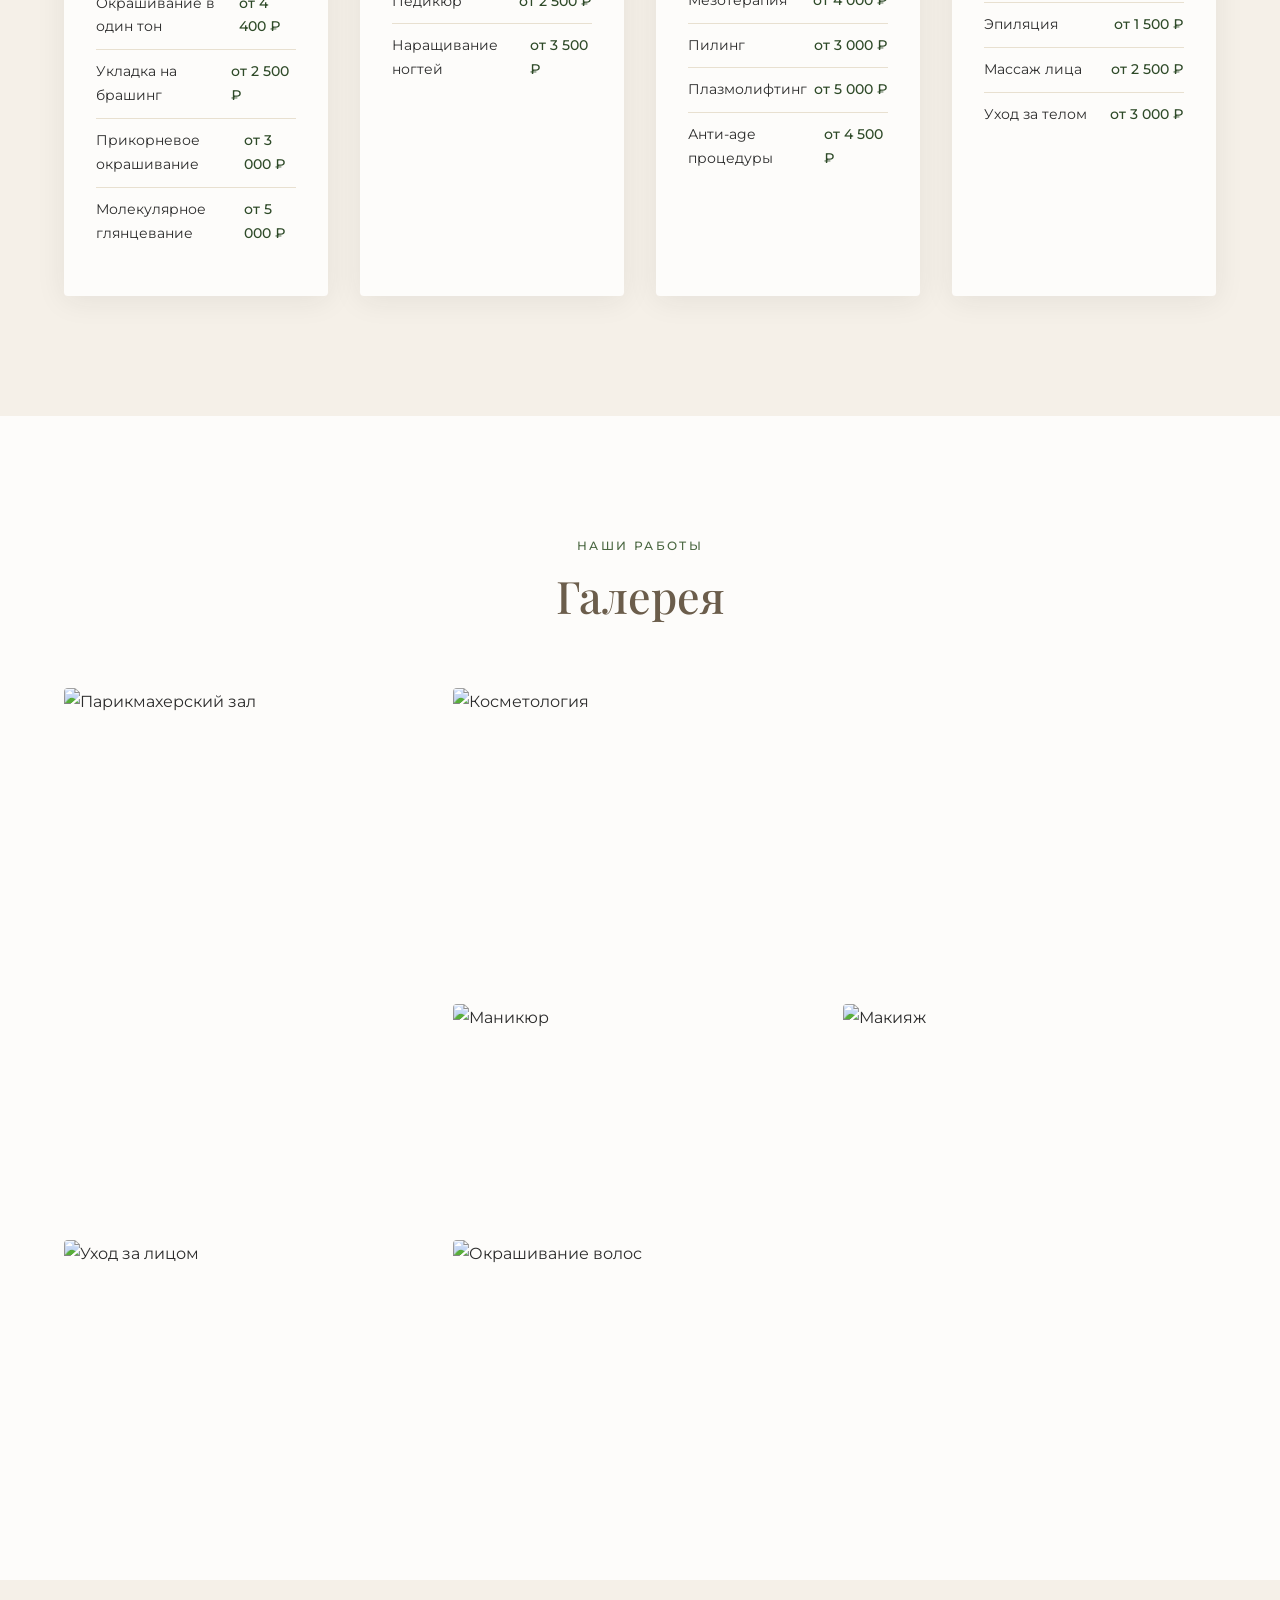
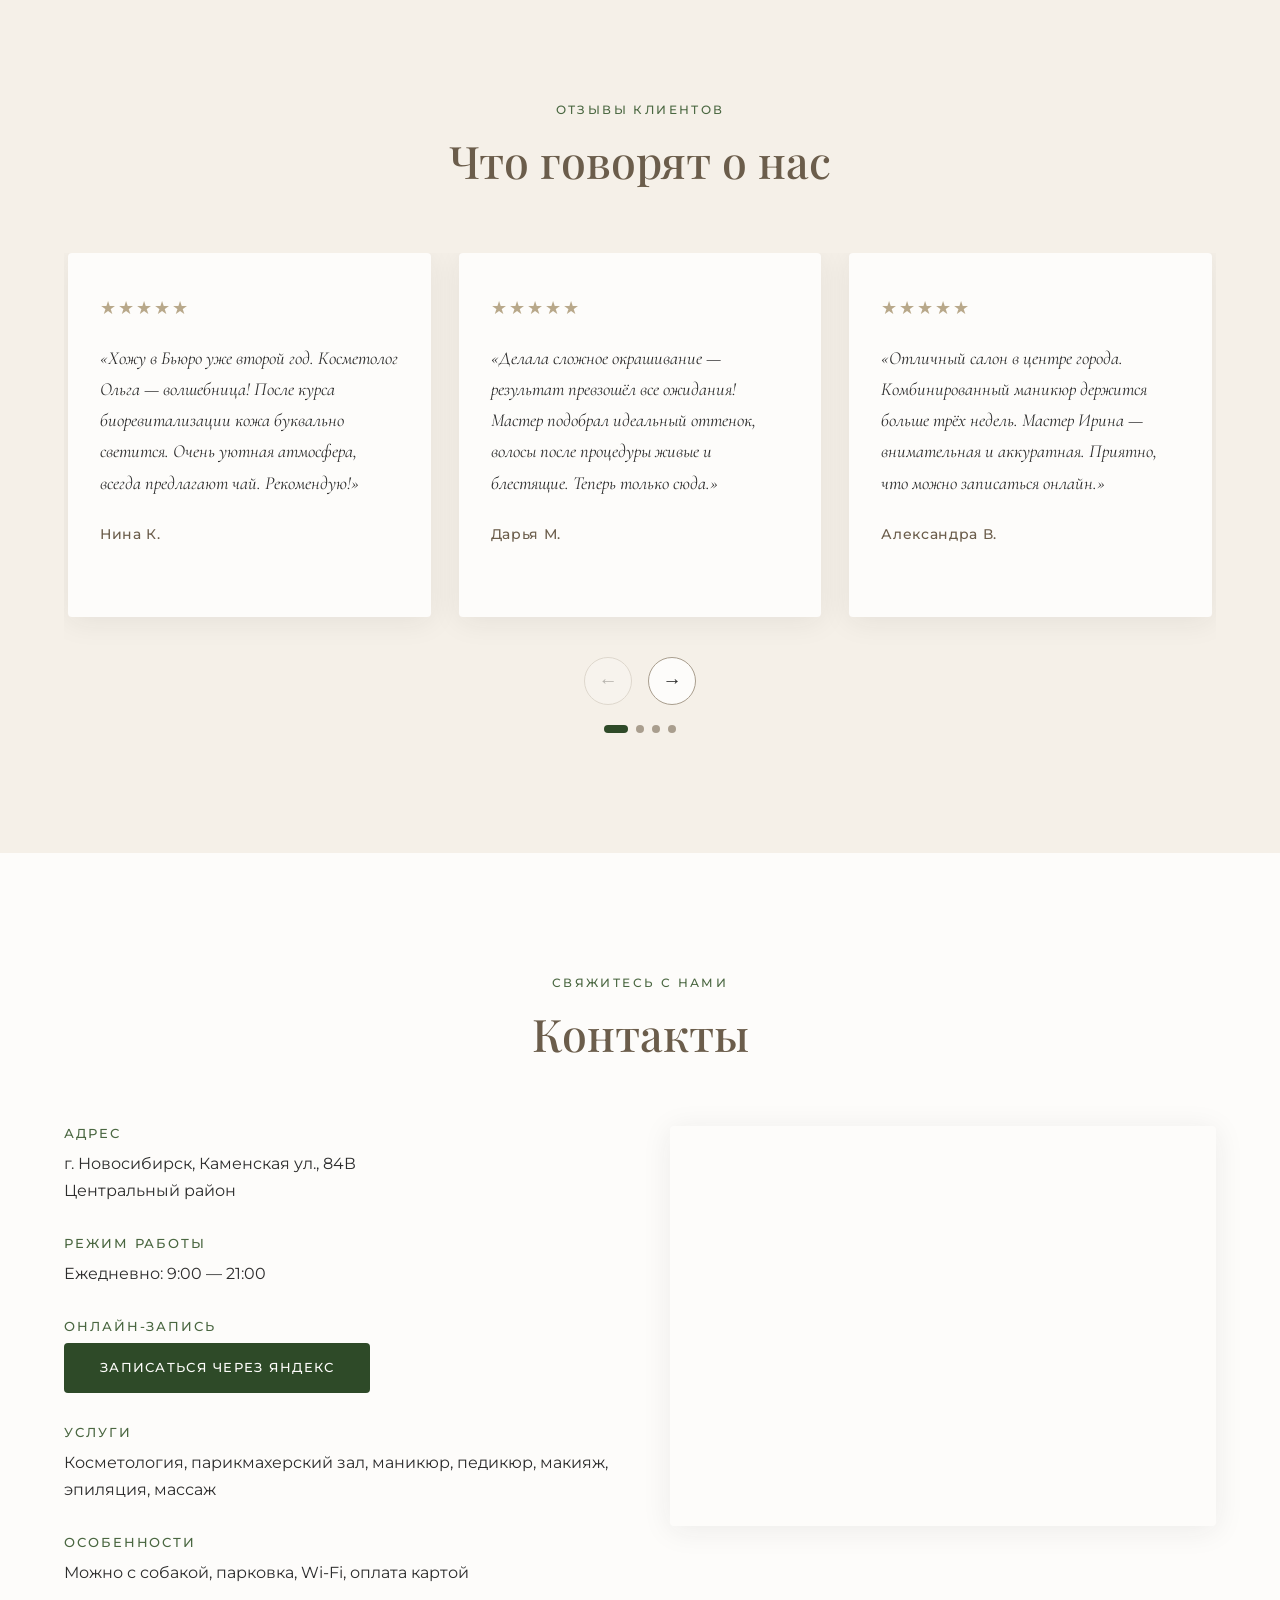
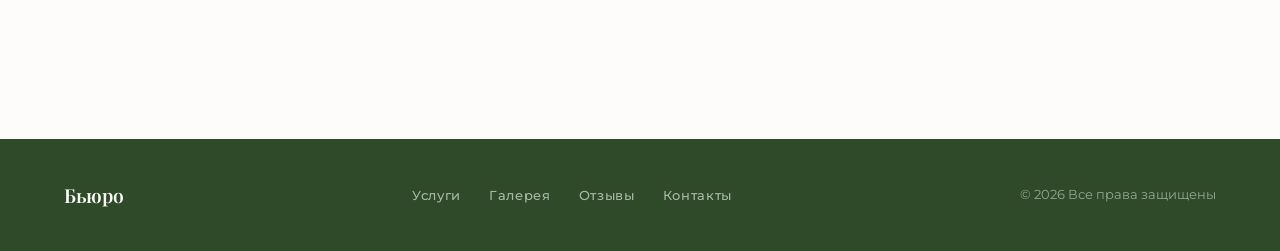
==== commit 940b75fe: "Improve gallery, add reviews carousel, update footer - Gallery: show all 6 images in new masonry lay" ====
--- a/index.html
+++ b/index.html
@@ -126,68 +126,77 @@
     <div class="container">
         <p class="section-sub">Отзывы клиентов</p>
         <h2 class="section-title">Что говорят о нас</h2>
-        <div class="reviews-grid">
-
-            <div class="review-card">
-                <div class="review-stars">★★★★★</div>
-                <p class="review-text">«Хожу в Бьюро уже второй год. Косметолог Ольга — волшебница! После курса биоревитализации кожа буквально светится. Очень уютная атмосфера, всегда предлагают чай. Рекомендую!»</p>
-                <p class="review-author">Нина К.</p>
-            </div>
-
-            <div class="review-card">
-                <div class="review-stars">★★★★★</div>
-                <p class="review-text">«Делала сложное окрашивание — результат превзошёл все ожидания! Мастер подобрал идеальный оттенок, волосы после процедуры живые и блестящие. Теперь только сюда.»</p>
-                <p class="review-author">Дарья М.</p>
-            </div>
-
-            <div class="review-card">
-                <div class="review-stars">★★★★★</div>
-                <p class="review-text">«Отличный салон в центре города. Комбинированный маникюр держится больше трёх недель. Мастер Ирина — внимательная и аккуратная. Приятно, что можно записаться онлайн.»</p>
-                <p class="review-author">Александра В.</p>
-            </div>
-
-            <div class="review-card">
-                <div class="review-stars">★★★★★</div>
-                <p class="review-text">«Привела маму на ламинирование ресниц — обе в восторге! Персонал приветливый, ценник адекватный. Удобно, что салон работает каждый день до 21:00.»</p>
-                <p class="review-author">Екатерина Л.</p>
-            </div>
-
-            <div class="review-card">
-                <div class="review-stars">★★★★☆</div>
-                <p class="review-text">«Делала мезотерапию — эффект заметен после первого сеанса. Косметолог всё подробно объясняет, подбирает индивидуальный уход. Немного неудобная парковка, но салон того стоит.»</p>
-                <p class="review-author">Ольга Т.</p>
-            </div>
-
-            <div class="review-card">
-                <div class="review-stars">★★★★★</div>
-                <p class="review-text">«Муж делал стрижку в Бьюро — доволен как слон! Теперь ходим вместе. Мне — на укладку, ему — на стрижку. Стильный салон, профессиональные мастера.»</p>
-                <p class="review-author">Татьяна Р.</p>
-            </div>
-
-            <div class="review-card">
-                <div class="review-stars">★★★★★</div>
-                <p class="review-text">«Первый раз была в Бьюро — подруга посоветовала. Сделали плазмолифтинг, результат просто вау! Кожа подтянулась, мелкие морщинки разгладились. Врач всё объяснила, никакой боли.»</p>
-                <p class="review-author">Ирина Д.</p>
-            </div>
-
-            <div class="review-card">
-                <div class="review-stars">★★★★★</div>
-                <p class="review-text">«Делаю перманентный макияж бровей у мастеров Бьюро уже третий раз. Каждый раз идеальная форма и цвет. Мастер подбирает оттенок под цвет волос и кожи. Никаких жёлтых или рыжих оттенков!»</p>
-                <p class="review-author">Мария К.</p>
-            </div>
-
-            <div class="review-card">
-                <div class="review-stars">★★★★★</div>
-                <p class="review-text">«Привела дочку на ламинирование ресниц — результат шикарный! Ресницы длинные, изогнутые, держатся больше месяца. Дочка в восторге, я тоже. Спасибо Бьюро!»</p>
-                <p class="review-author">Анна П.</p>
-            </div>
-
-            <div class="review-card">
-                <div class="review-stars">★★★★☆</div>
-                <p class="review-text">«Хожу на педикюр уже полгода. Мастер Оксана — настоящий профессионал. Всегда аккуратно, стерильно, без боли. Единственный минус — иногда сложно записаться на удобное время.»</p>
-                <p class="review-author">Светлана М.</p>
-            </div>
-
+        <div class="reviews-carousel">
+            <div class="reviews-track" id="reviewsTrack">
+
+                <div class="reviews-slide">
+                    <div class="review-card">
+                        <div class="review-stars">★★★★★</div>
+                        <p class="review-text">«Хожу в Бьюро уже второй год. Косметолог Ольга — волшебница! После курса биоревитализации кожа буквально светится. Очень уютная атмосфера, всегда предлагают чай. Рекомендую!»</p>
+                        <p class="review-author">Нина К.</p>
+                    </div>
+                    <div class="review-card">
+                        <div class="review-stars">★★★★★</div>
+                        <p class="review-text">«Делала сложное окрашивание — результат превзошёл все ожидания! Мастер подобрал идеальный оттенок, волосы после процедуры живые и блестящие. Теперь только сюда.»</p>
+                        <p class="review-author">Дарья М.</p>
+                    </div>
+                    <div class="review-card">
+                        <div class="review-stars">★★★★★</div>
+                        <p class="review-text">«Отличный салон в центре города. Комбинированный маникюр держится больше трёх недель. Мастер Ирина — внимательная и аккуратная. Приятно, что можно записаться онлайн.»</p>
+                        <p class="review-author">Александра В.</p>
+                    </div>
+                </div>
+
+                <div class="reviews-slide">
+                    <div class="review-card">
+                        <div class="review-stars">★★★★★</div>
+                        <p class="review-text">«Привела маму на ламинирование ресниц — обе в восторге! Персонал приветливый, ценник адекватный. Удобно, что салон работает каждый день до 21:00.»</p>
+                        <p class="review-author">Екатерина Л.</p>
+                    </div>
+                    <div class="review-card">
+                        <div class="review-stars">★★★★☆</div>
+                        <p class="review-text">«Делала мезотерапию — эффект заметен после первого сеанса. Косметолог всё подробно объясняет, подбирает индивидуальный уход. Немного неудобная парковка, но салон того стоит.»</p>
+                        <p class="review-author">Ольга Т.</p>
+                    </div>
+                    <div class="review-card">
+                        <div class="review-stars">★★★★★</div>
+                        <p class="review-text">«Муж делал стрижку в Бьюро — доволен как слон! Теперь ходим вместе. Мне — на укладку, ему — на стрижку. Стильный салон, профессиональные мастера.»</p>
+                        <p class="review-author">Татьяна Р.</p>
+                    </div>
+                </div>
+
+                <div class="reviews-slide">
+                    <div class="review-card">
+                        <div class="review-stars">★★★★★</div>
+                        <p class="review-text">«Первый раз была в Бьюро — подруга посоветовала. Сделали плазмолифтинг, результат просто вау! Кожа подтянулась, мелкие морщинки разгладились. Врач всё объяснила, никакой боли.»</p>
+                        <p class="review-author">Ирина Д.</p>
+                    </div>
+                    <div class="review-card">
+                        <div class="review-stars">★★★★★</div>
+                        <p class="review-text">«Делаю перманентный макияж бровей у мастеров Бьюро уже третий раз. Каждый раз идеальная форма и цвет. Мастер подбирает оттенок под цвет волос и кожи. Никаких жёлтых или рыжих оттенков!»</p>
+                        <p class="review-author">Мария К.</p>
+                    </div>
+                    <div class="review-card">
+                        <div class="review-stars">★★★★★</div>
+                        <p class="review-text">«Привела дочку на ламинирование ресниц — результат шикарный! Ресницы длинные, изогнутые, держатся больше месяца. Дочка в восторге, я тоже. Спасибо Бьюро!»</p>
+                        <p class="review-author">Анна П.</p>
+                    </div>
+                </div>
+
+                <div class="reviews-slide">
+                    <div class="review-card">
+                        <div class="review-stars">★★★★☆</div>
+                        <p class="review-text">«Хожу на педикюр уже полгода. Мастер Оксана — настоящий профессионал. Всегда аккуратно, стерильно, без боли. Единственный минус — иногда сложно записаться на удобное время.»</p>
+                        <p class="review-author">Светлана М.</p>
+                    </div>
+                </div>
+
+            </div>
+            <div class="reviews-nav">
+                <button class="reviews-btn" id="prevReview" aria-label="Предыдущие отзывы">&#8592;</button>
+                <button class="reviews-btn" id="nextReview" aria-label="Следующие отзывы">&#8594;</button>
+            </div>
+            <div class="reviews-dots" id="reviewsDots"></div>
         </div>
     </div>
 </section>
@@ -232,6 +241,12 @@
 <footer class="footer">
     <div class="container footer-inner">
         <p class="footer-logo">Бьюро</p>
+        <ul class="footer-links">
+            <li><a href="#services">Услуги</a></li>
+            <li><a href="#gallery">Галерея</a></li>
+            <li><a href="#reviews">Отзывы</a></li>
+            <li><a href="#contacts">Контакты</a></li>
+        </ul>
         <p class="footer-copy">&copy; 2026 Все права защищены</p>
     </div>
 </footer>
@@ -266,6 +281,53 @@
     entries.forEach(e => { if (e.isIntersecting) e.target.classList.add('visible'); });
 }, { threshold: 0.15 });
 document.querySelectorAll('.section, .service-card, .review-card, .gallery-item').forEach(el => obs.observe(el));
+
+// Reviews carousel
+const track = document.getElementById('reviewsTrack');
+const slides = track.querySelectorAll('.reviews-slide');
+const prevBtn = document.getElementById('prevReview');
+const nextBtn = document.getElementById('nextReview');
+const dotsContainer = document.getElementById('reviewsDots');
+let currentSlide = 0;
+
+// Create dots
+slides.forEach((_, i) => {
+    const dot = document.createElement('button');
+    dot.className = 'reviews-dot' + (i === 0 ? ' active' : '');
+    dot.setAttribute('aria-label', `Слайд ${i + 1}`);
+    dot.addEventListener('click', () => goToSlide(i));
+    dotsContainer.appendChild(dot);
+});
+
+function updateDots() {
+    dotsContainer.querySelectorAll('.reviews-dot').forEach((d, i) => {
+        d.classList.toggle('active', i === currentSlide);
+    });
+}
+
+function goToSlide(i) {
+    currentSlide = i;
+    track.style.transform = `translateX(-${i * 100}%)`;
+    prevBtn.disabled = i === 0;
+    nextBtn.disabled = i === slides.length - 1;
+    updateDots();
+}
+
+prevBtn.addEventListener('click', () => { if (currentSlide > 0) goToSlide(currentSlide - 1); });
+nextBtn.addEventListener('click', () => { if (currentSlide < slides.length - 1) goToSlide(currentSlide + 1); });
+
+// Touch swipe support
+let startX = 0;
+track.addEventListener('touchstart', e => { startX = e.touches[0].clientX; }, { passive: true });
+track.addEventListener('touchend', e => {
+    const diff = startX - e.changedTouches[0].clientX;
+    if (Math.abs(diff) > 50) {
+        if (diff > 0 && currentSlide < slides.length - 1) goToSlide(currentSlide + 1);
+        else if (diff < 0 && currentSlide > 0) goToSlide(currentSlide - 1);
+    }
+}, { passive: true });
+
+goToSlide(0);
 </script>
 
 </body>
--- a/style.css
+++ b/style.css
@@ -245,8 +245,8 @@
 .gallery { background: var(--white); }
 .gallery-grid {
     display: grid;
-    grid-template-columns: repeat(4, 1fr);
-    grid-template-rows: 280px 280px;
+    grid-template-columns: repeat(3, 1fr);
+    grid-template-rows: 300px 220px 220px;
     gap: 16px;
 }
 .gallery-item {
@@ -259,12 +259,12 @@
 .gallery-item.visible {
     opacity: 1; transform: scale(1);
 }
-.gallery-item.gi-1 { grid-column: 1 / 3; grid-row: 1 / 3; }
-.gallery-item.gi-2 { grid-column: 3; grid-row: 1; }
-.gallery-item.gi-3 { grid-column: 4; grid-row: 1; }
+.gallery-item.gi-1 { grid-column: 1 / 2; grid-row: 1 / 3; }
+.gallery-item.gi-2 { grid-column: 2 / 4; grid-row: 1 / 2; }
+.gallery-item.gi-3 { grid-column: 2; grid-row: 2; }
 .gallery-item.gi-4 { grid-column: 3; grid-row: 2; }
-.gallery-item.gi-5 { grid-column: 4; grid-row: 2; }
-.gallery-item.gi-6 { display: none; }
+.gallery-item.gi-5 { grid-column: 1; grid-row: 3; }
+.gallery-item.gi-6 { grid-column: 2 / 4; grid-row: 3; }
 .gallery-item img {
     width: 100%; height: 100%;
     object-fit: cover;
@@ -276,10 +276,20 @@
 
 /* ===== REVIEWS ===== */
 .reviews { background: var(--cream); }
-.reviews-grid {
+.reviews-carousel {
+    position: relative;
+    overflow: hidden;
+}
+.reviews-track {
+    display: flex;
+    transition: transform 0.5s ease;
+}
+.reviews-slide {
+    min-width: 100%;
     display: grid;
-    grid-template-columns: repeat(auto-fit, minmax(320px, 1fr));
+    grid-template-columns: repeat(3, 1fr);
     gap: 28px;
+    padding: 0 4px;
 }
 .review-card {
     background: var(--white);
@@ -291,6 +301,55 @@
 }
 .review-card.visible {
     opacity: 1; transform: translateY(0);
+}
+.reviews-nav {
+    display: flex;
+    justify-content: center;
+    gap: 16px;
+    margin-top: 40px;
+}
+.reviews-btn {
+    width: 48px; height: 48px;
+    border: 1px solid var(--khaki-light);
+    border-radius: 50%;
+    background: var(--white);
+    color: var(--text);
+    font-size: 1.2rem;
+    cursor: pointer;
+    transition: var(--transition);
+    display: flex; align-items: center; justify-content: center;
+}
+.reviews-btn:hover {
+    background: var(--green-dark);
+    border-color: var(--green-dark);
+    color: var(--white);
+}
+.reviews-btn:disabled {
+    opacity: 0.3;
+    cursor: default;
+    background: var(--white);
+    border-color: var(--khaki-light);
+    color: var(--text);
+}
+.reviews-dots {
+    display: flex;
+    justify-content: center;
+    gap: 8px;
+    margin-top: 20px;
+}
+.reviews-dot {
+    width: 8px; height: 8px;
+    border-radius: 50%;
+    background: var(--khaki-light);
+    border: none;
+    cursor: pointer;
+    transition: var(--transition);
+    padding: 0;
+}
+.reviews-dot.active {
+    background: var(--green-dark);
+    width: 24px;
+    border-radius: 4px;
 }
 .review-stars {
     color: var(--gold);
@@ -398,6 +457,16 @@
     font-size: 1.2rem; font-weight: 600;
     color: var(--white);
 }
+.footer-links {
+    display: flex; gap: 28px;
+}
+.footer-links a {
+    font-size: 0.82rem; font-weight: 500;
+    color: rgba(255,255,255,0.6);
+    letter-spacing: 0.05em;
+    transition: var(--transition);
+}
+.footer-links a:hover { color: var(--white); }
 .footer-copy {
     font-size: 0.8rem;
     color: rgba(255,255,255,0.5);
@@ -410,12 +479,13 @@
 /* ===== RESPONSIVE ===== */
 @media (max-width: 900px) {
     .contacts-grid { grid-template-columns: 1fr; }
-    .gallery-grid { grid-template-columns: 1fr 1fr; grid-template-rows: 250px 250px 250px; }
+    .gallery-grid { grid-template-columns: 1fr 1fr; grid-template-rows: 280px 200px 200px; }
     .gallery-item.gi-1 { grid-column: 1 / 3; grid-row: 1; }
     .gallery-item.gi-2 { grid-column: 1; grid-row: 2; }
     .gallery-item.gi-3 { grid-column: 2; grid-row: 2; }
     .gallery-item.gi-4 { grid-column: 1; grid-row: 3; }
     .gallery-item.gi-5 { grid-column: 2; grid-row: 3; }
+    .gallery-item.gi-6 { grid-column: 1 / 3; grid-row: 4; aspect-ratio: 16/7; }
 }
 @media (max-width: 700px) {
     .nav-links {
@@ -429,14 +499,18 @@
     .nav-links.open { transform: translateX(0); }
     .nav-links a { color: var(--text) !important; font-size: 1.1rem; }
     .nav-burger { display: block; }
-    .services-grid { grid-template-columns: 1fr; }
-    .reviews-grid { grid-template-columns: 1fr; }
-    .gallery-grid { grid-template-columns: 1fr 1fr; grid-template-rows: 200px 200px 200px; }
+    .services-grid { grid-template-columns: 1fr; gap: 24px; }
+    .service-card { padding: 32px 24px; }
+    .reviews-slide { grid-template-columns: 1fr; }
+    .review-card { padding: 32px 24px; }
+    .gallery-grid { grid-template-columns: 1fr 1fr; grid-template-rows: 220px 180px 180px; }
     .gallery-item.gi-1 { grid-column: 1 / 3; grid-row: 1; }
     .gallery-item.gi-2 { grid-column: 1; grid-row: 2; }
     .gallery-item.gi-3 { grid-column: 2; grid-row: 2; }
     .gallery-item.gi-4 { grid-column: 1; grid-row: 3; }
     .gallery-item.gi-5 { grid-column: 2; grid-row: 3; }
+    .gallery-item.gi-6 { grid-column: 1 / 3; grid-row: 4; aspect-ratio: 16/9; }
     .section { padding: 80px 0; }
-    .footer-inner { flex-direction: column; gap: 12px; text-align: center; }
-}
+    .footer-inner { flex-direction: column; gap: 16px; text-align: center; }
+    .footer-links { gap: 20px; justify-content: center; flex-wrap: wrap; }
+}
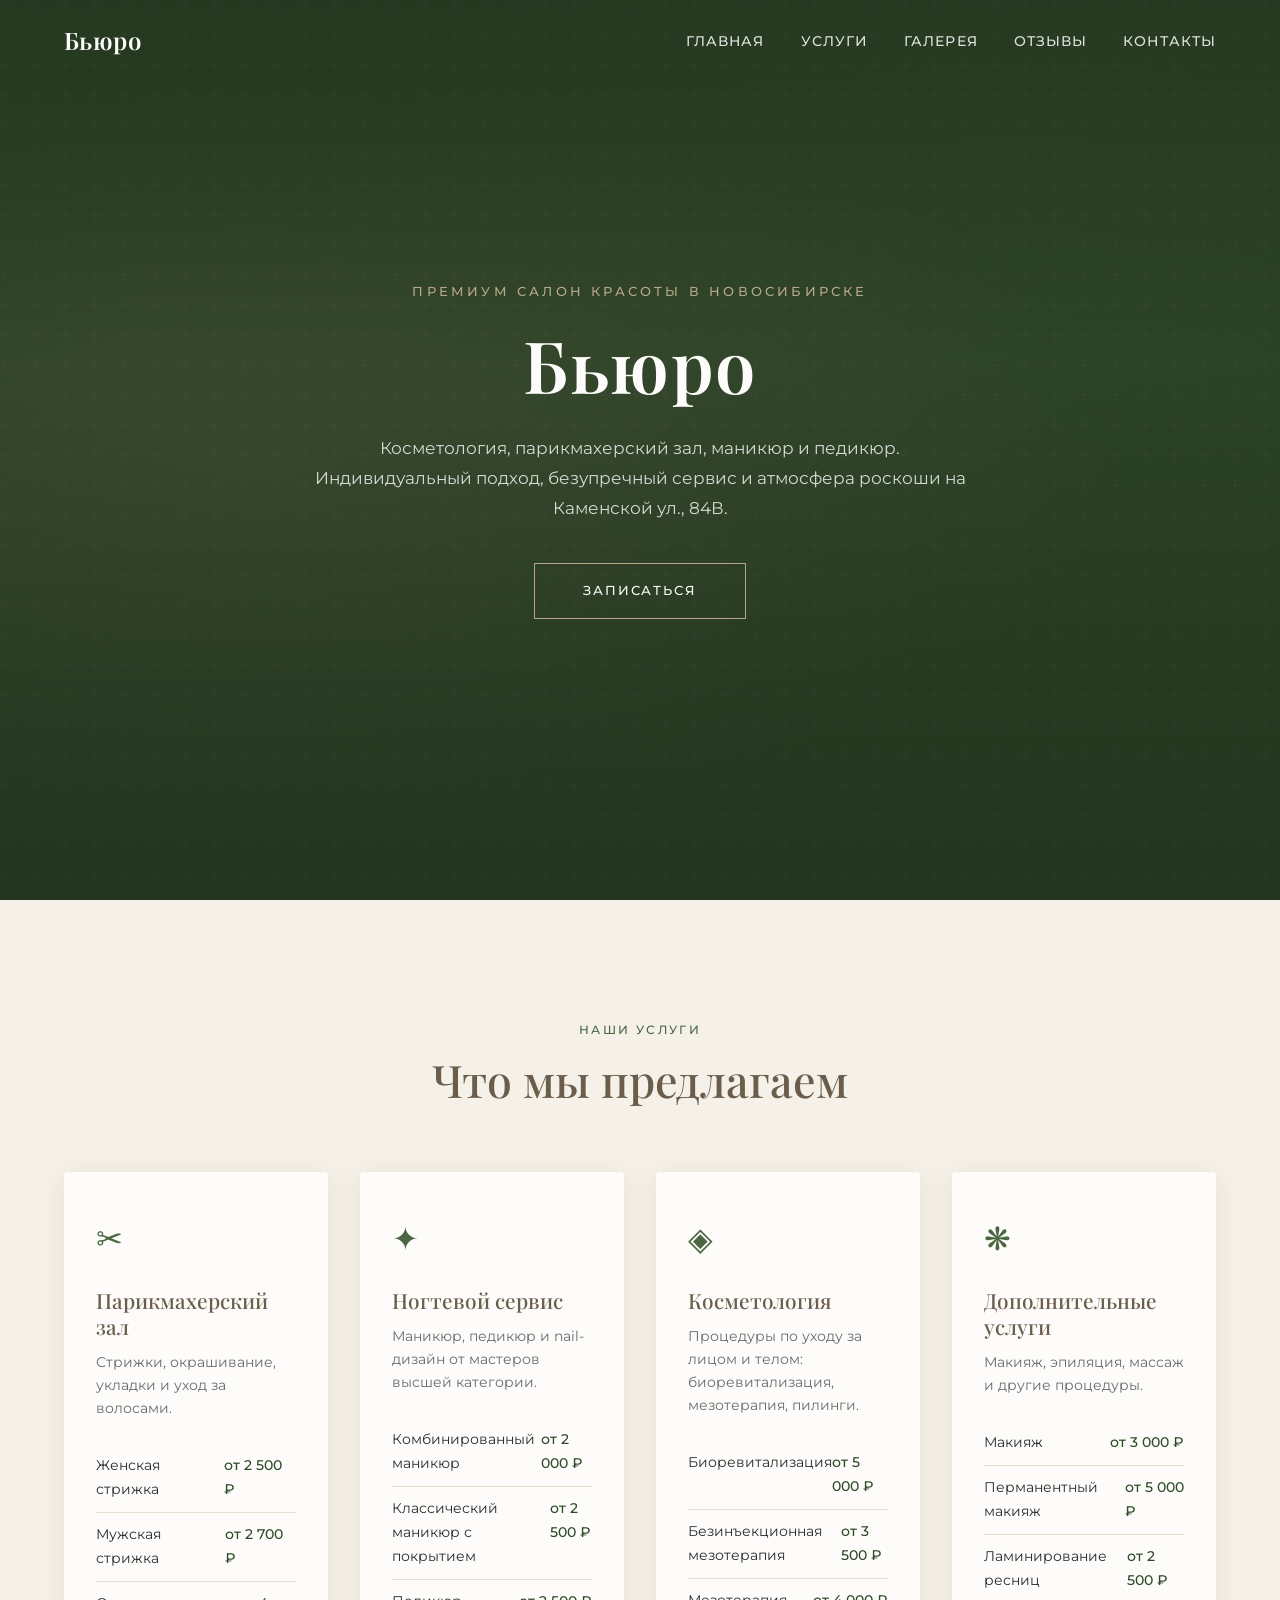
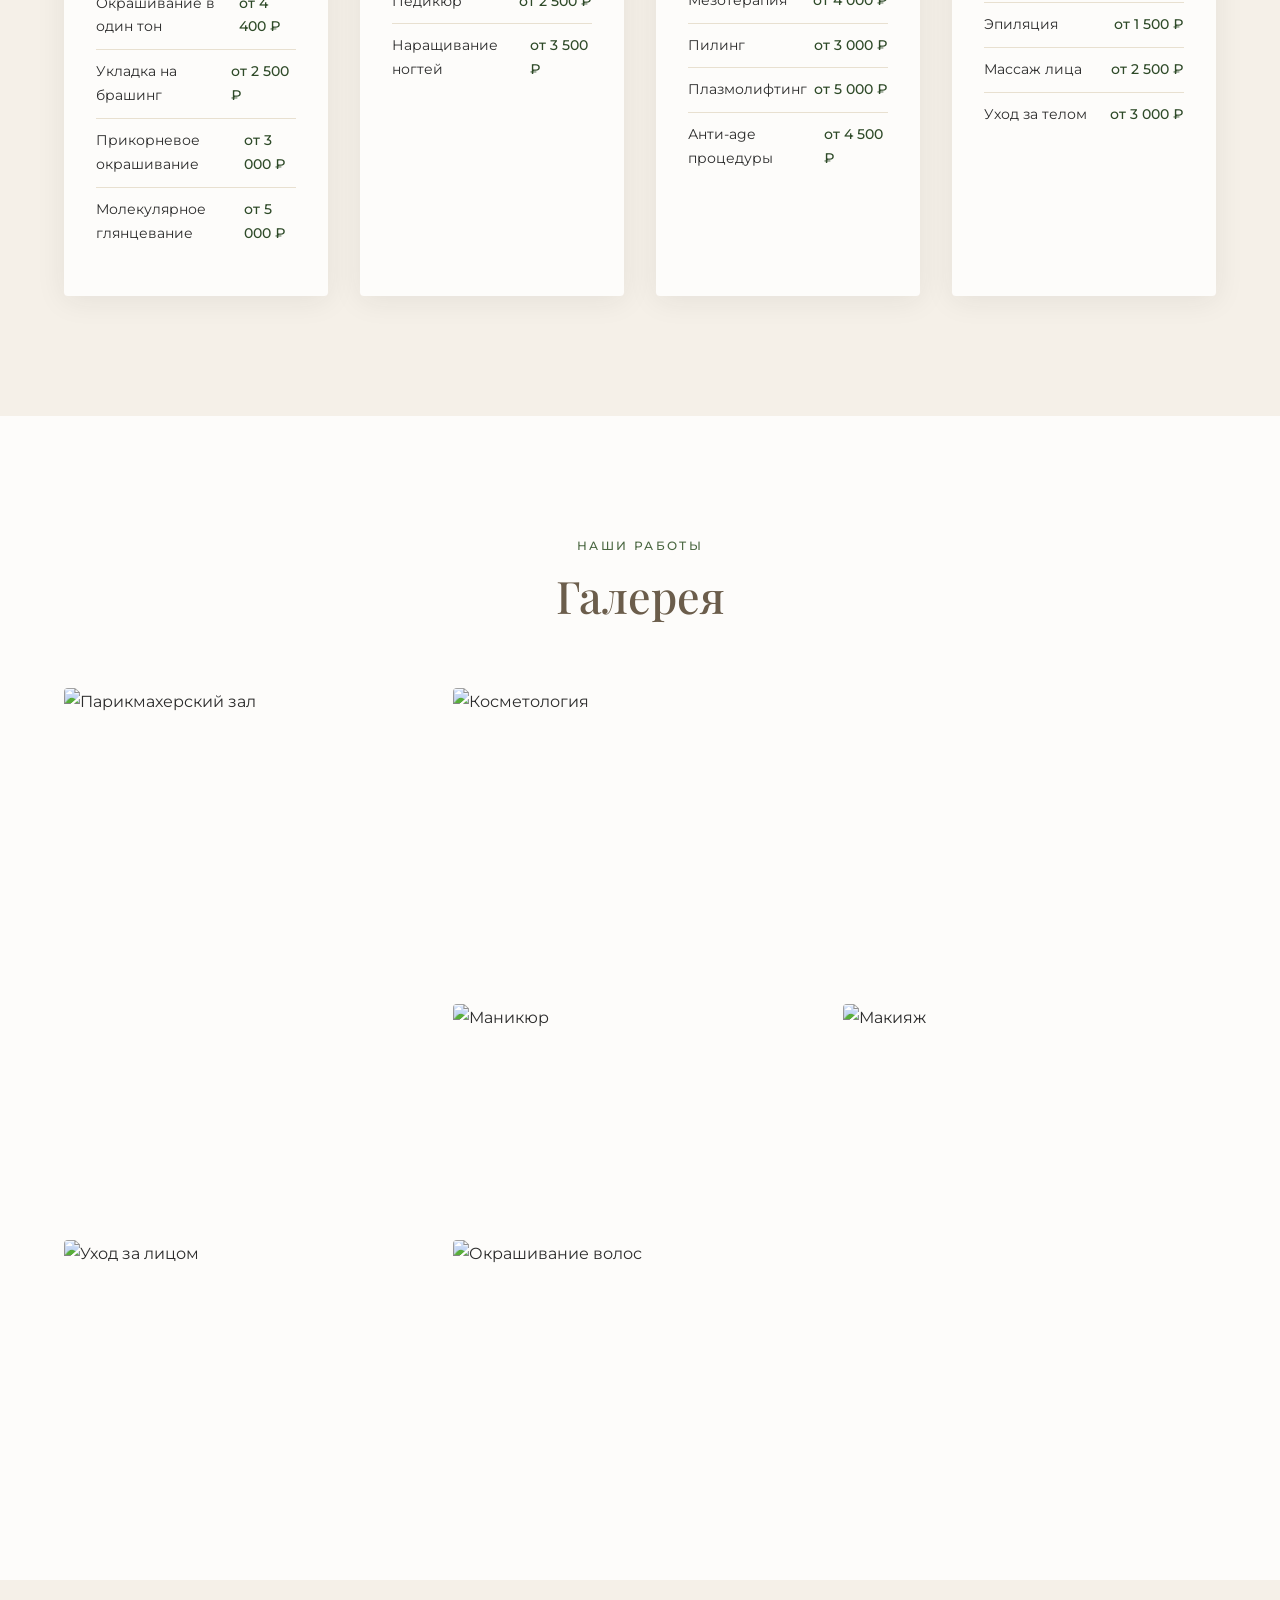
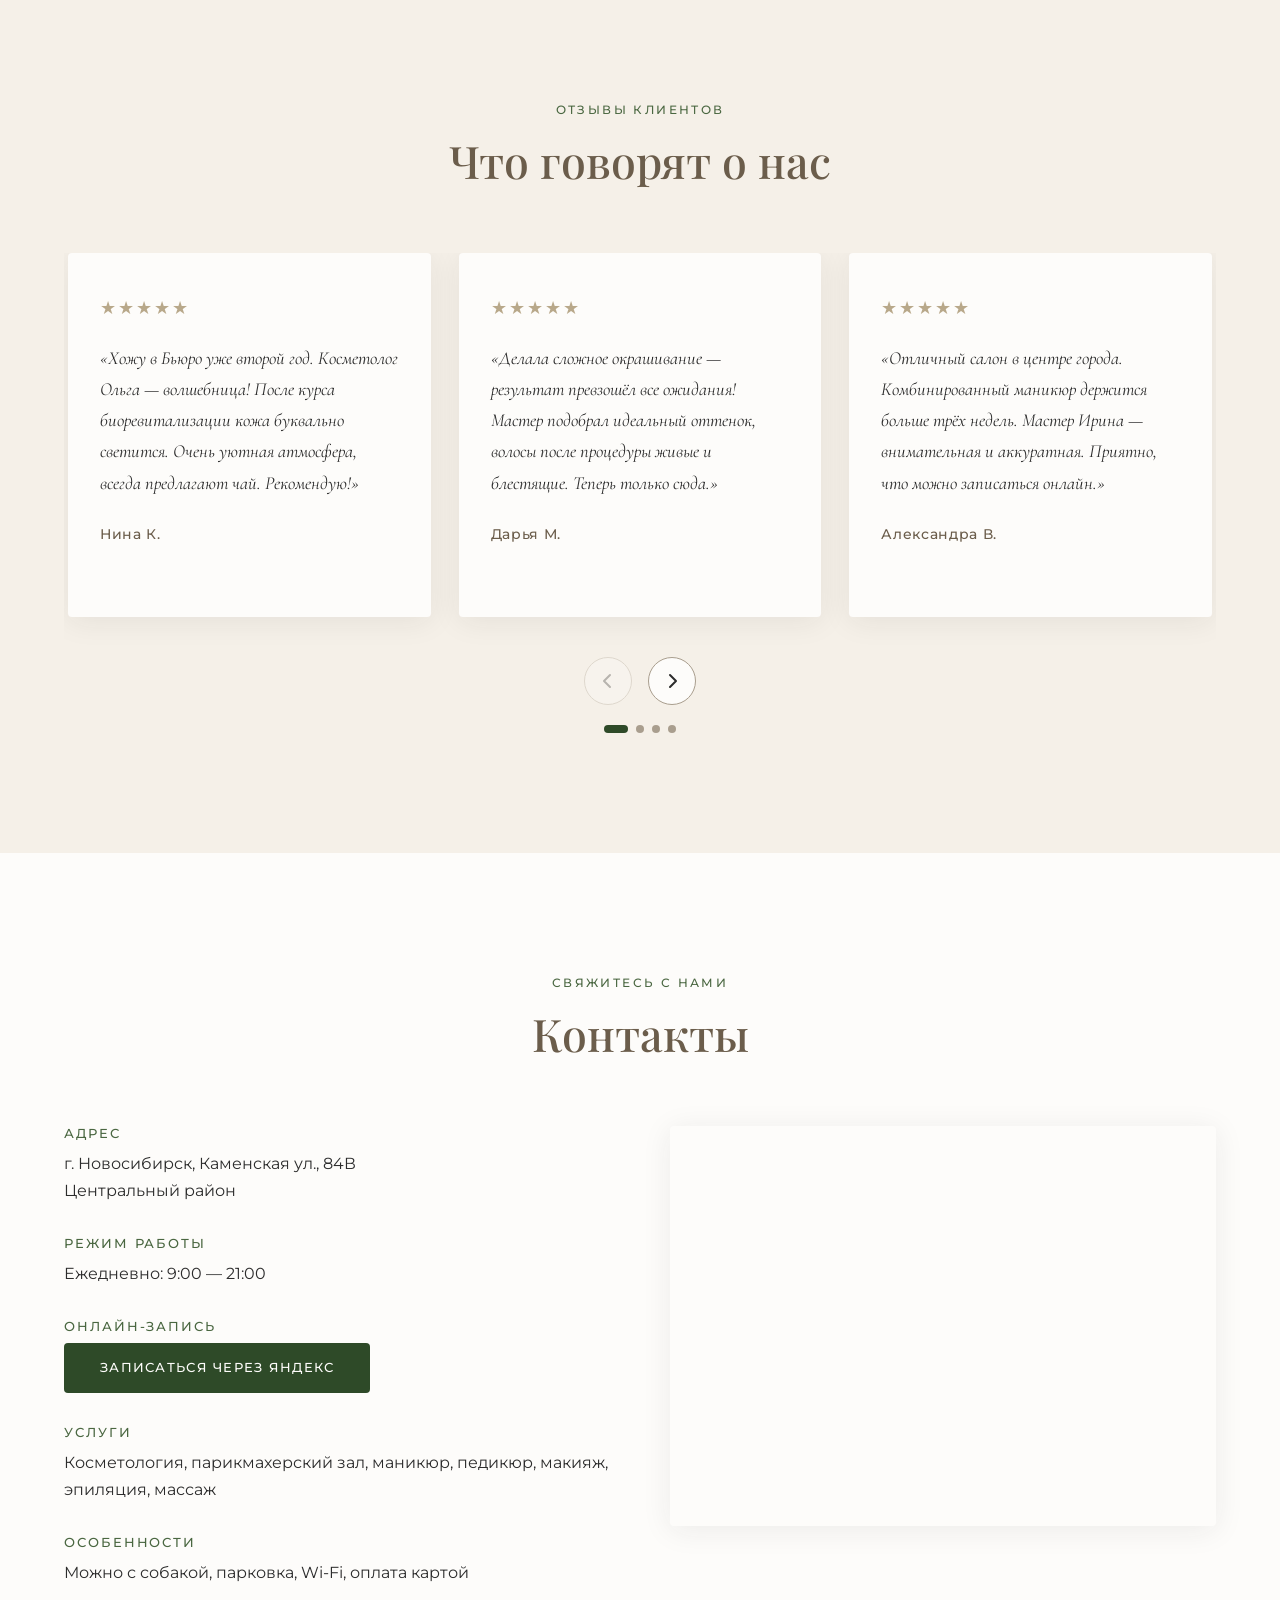
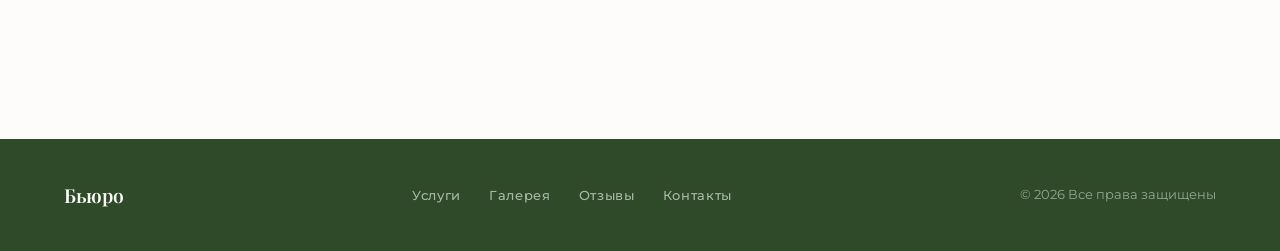
==== commit f4844971: "Fix carousel arrow centering with SVG icons Co-Authored-By: OpenClaude (mimo-v2.5-pro) <openclaude@g" ====
--- a/index.html
+++ b/index.html
@@ -193,8 +193,8 @@
 
             </div>
             <div class="reviews-nav">
-                <button class="reviews-btn" id="prevReview" aria-label="Предыдущие отзывы">&#8592;</button>
-                <button class="reviews-btn" id="nextReview" aria-label="Следующие отзывы">&#8594;</button>
+                <button class="reviews-btn" id="prevReview" aria-label="Предыдущие отзывы"><svg width="20" height="20" viewBox="0 0 20 20" fill="none"><path d="M12 4L6 10L12 16" stroke="currentColor" stroke-width="2" stroke-linecap="round" stroke-linejoin="round"/></svg></button>
+                <button class="reviews-btn" id="nextReview" aria-label="Следующие отзывы"><svg width="20" height="20" viewBox="0 0 20 20" fill="none"><path d="M8 4L14 10L8 16" stroke="currentColor" stroke-width="2" stroke-linecap="round" stroke-linejoin="round"/></svg></button>
             </div>
             <div class="reviews-dots" id="reviewsDots"></div>
         </div>
--- a/style.css
+++ b/style.css
@@ -314,10 +314,12 @@
     border-radius: 50%;
     background: var(--white);
     color: var(--text);
-    font-size: 1.2rem;
+    font-size: 1.1rem;
+    line-height: 1;
     cursor: pointer;
     transition: var(--transition);
     display: flex; align-items: center; justify-content: center;
+    padding: 0;
 }
 .reviews-btn:hover {
     background: var(--green-dark);
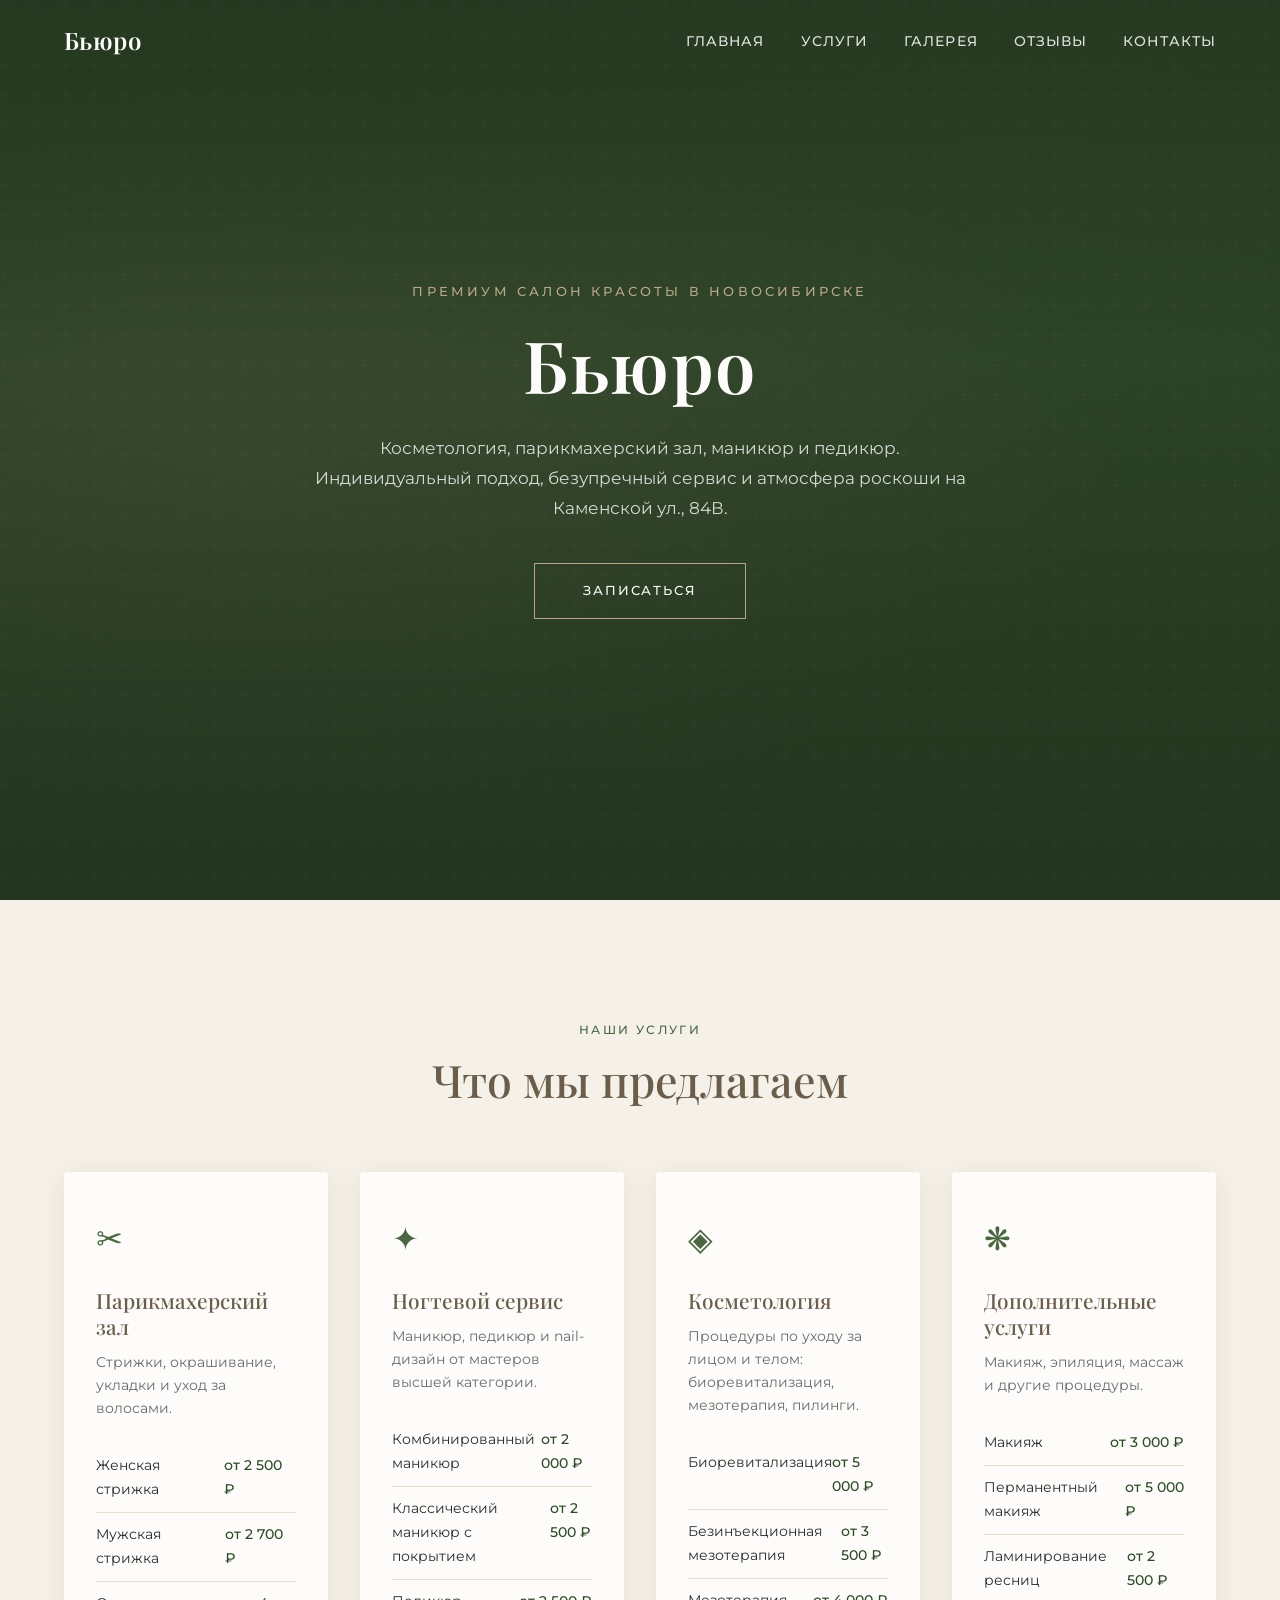
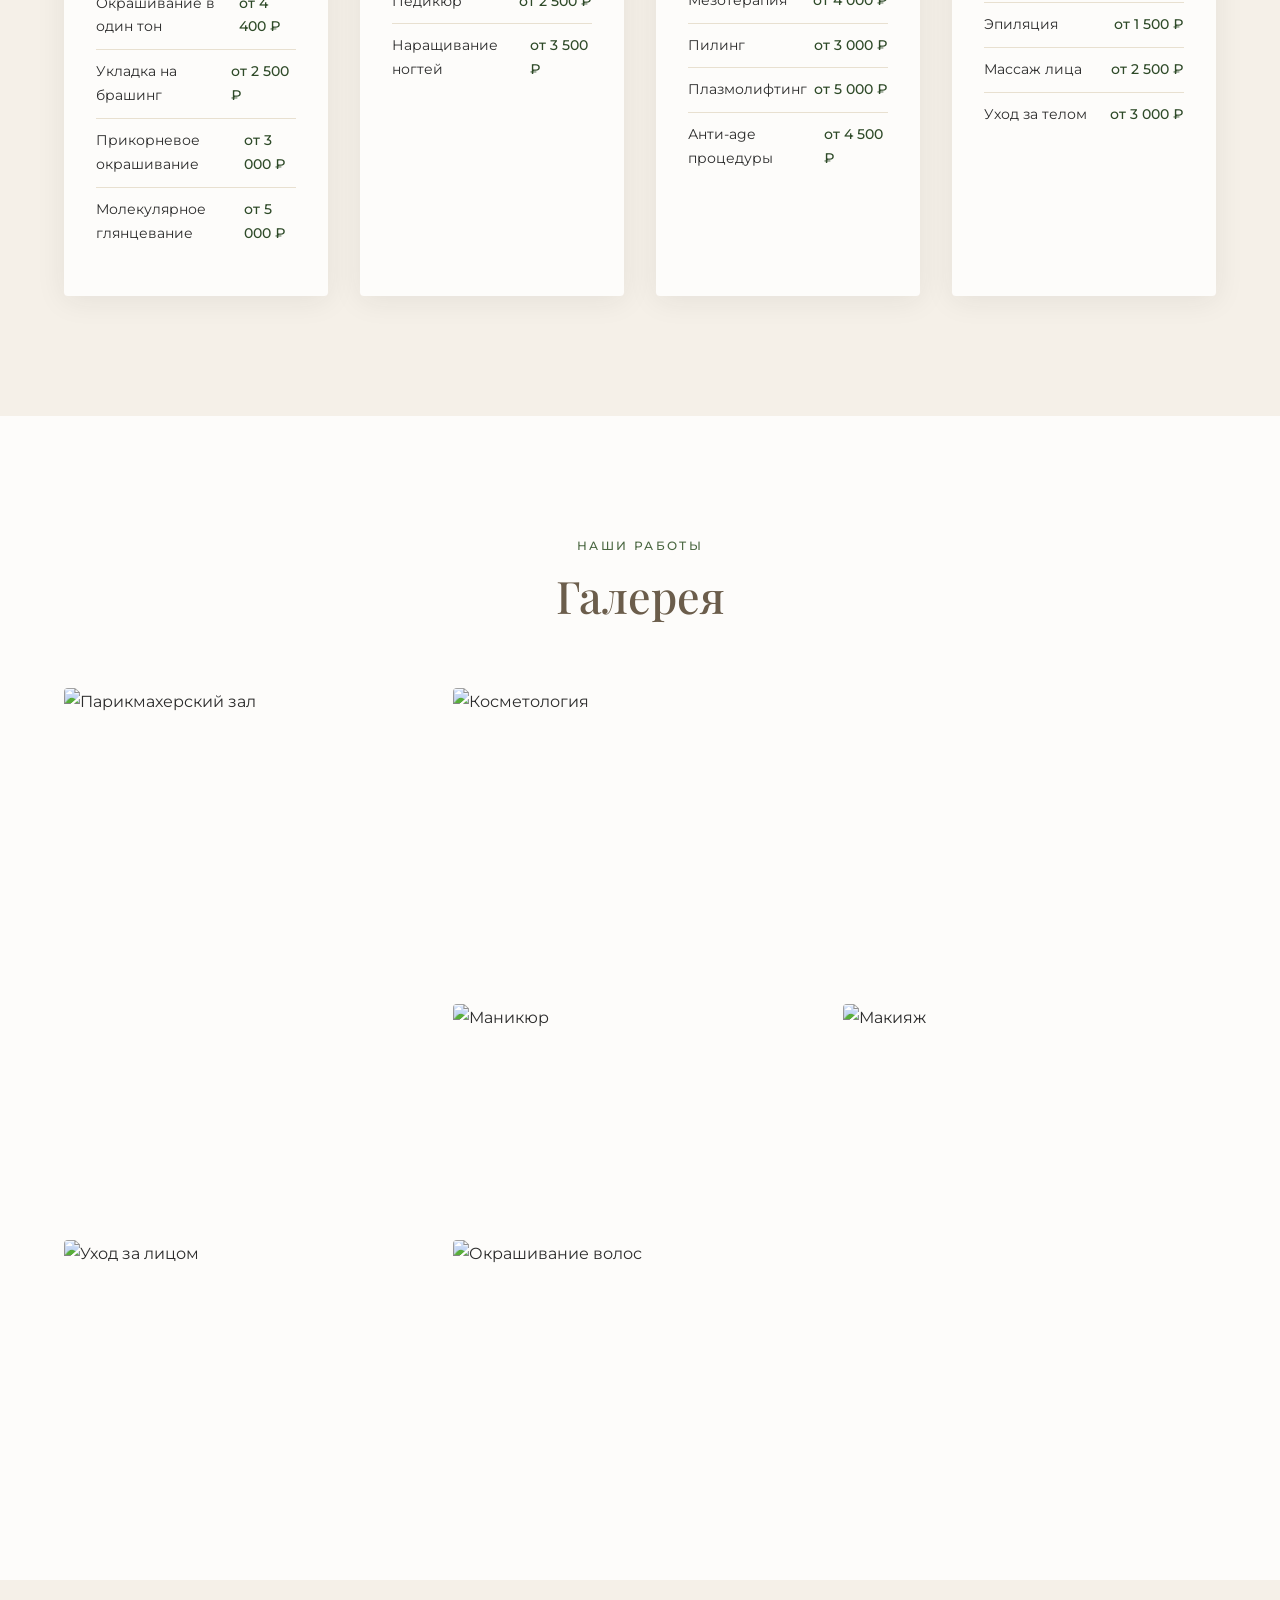
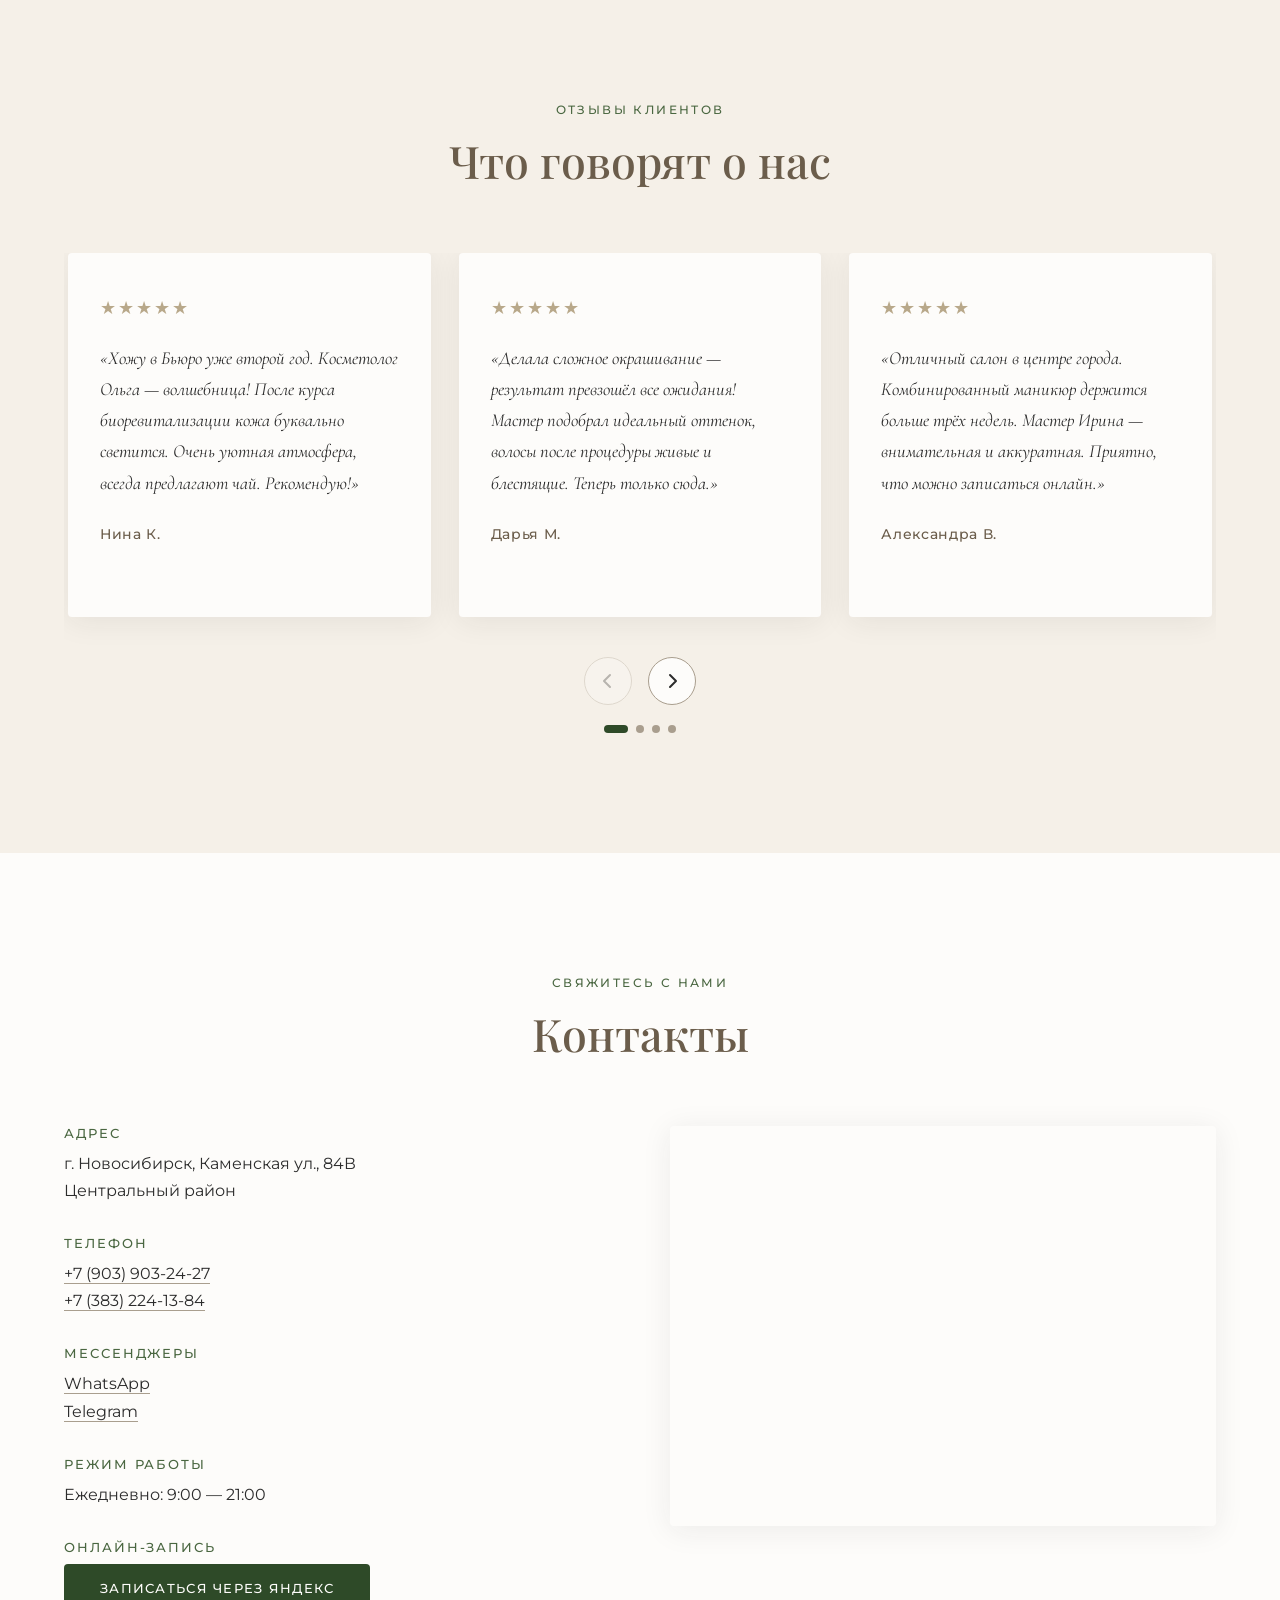
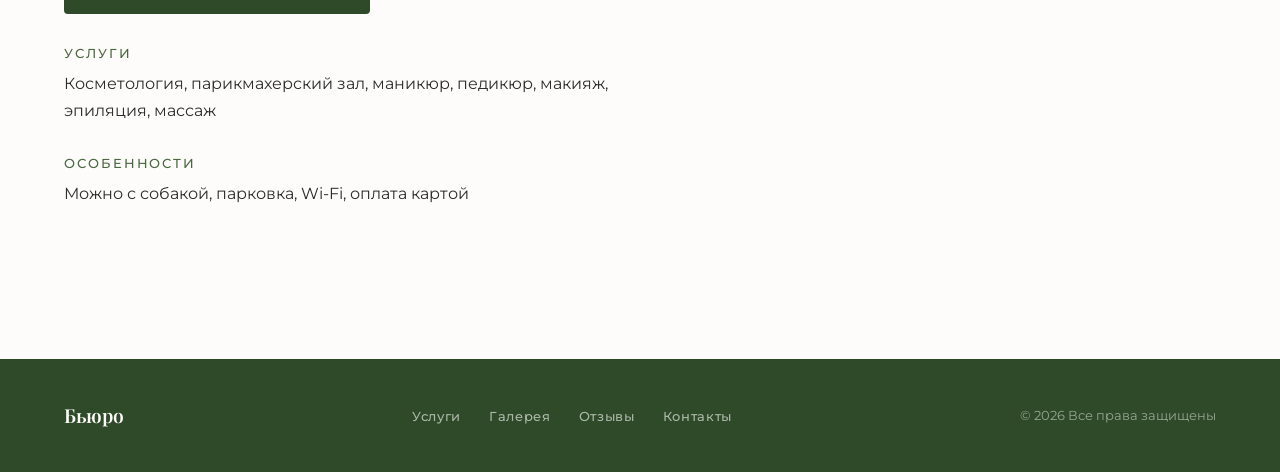
==== commit d01f0425: "Add phone numbers, WhatsApp and Telegram to contacts Co-Authored-By: OpenClaude (mimo-v2.5-pro) <ope" ====
--- a/index.html
+++ b/index.html
@@ -214,6 +214,16 @@
                     <p>Центральный район</p>
                 </div>
                 <div class="contact-item">
+                    <h4>Телефон</h4>
+                    <p><a href="tel:+79039032427">+7 (903) 903-24-27</a></p>
+                    <p><a href="tel:+73832241384">+7 (383) 224-13-84</a></p>
+                </div>
+                <div class="contact-item">
+                    <h4>Мессенджеры</h4>
+                    <p><a href="https://wa.me/79039032427" target="_blank">WhatsApp</a></p>
+                    <p><a href="https://t.me/+79039032427" target="_blank">Telegram</a></p>
+                </div>
+                <div class="contact-item">
                     <h4>Режим работы</h4>
                     <p>Ежедневно: 9:00 — 21:00</p>
                 </div>
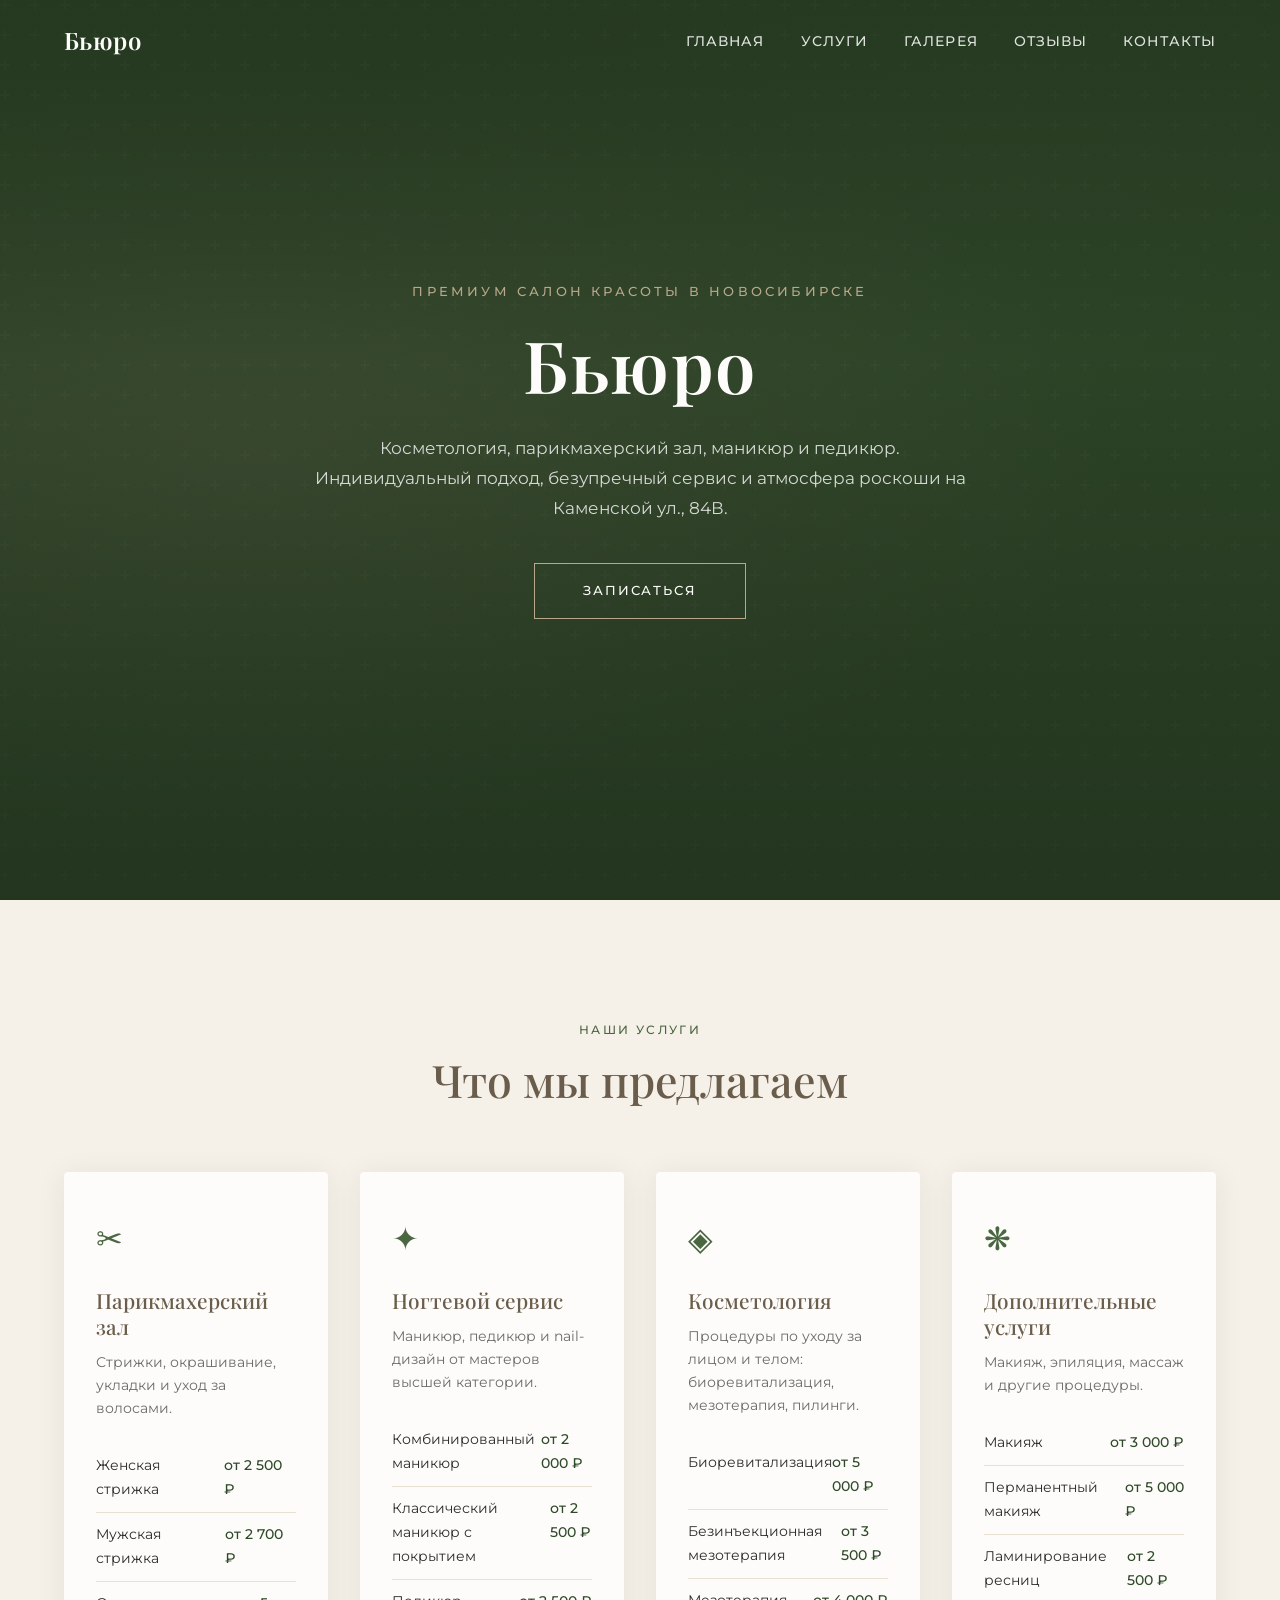
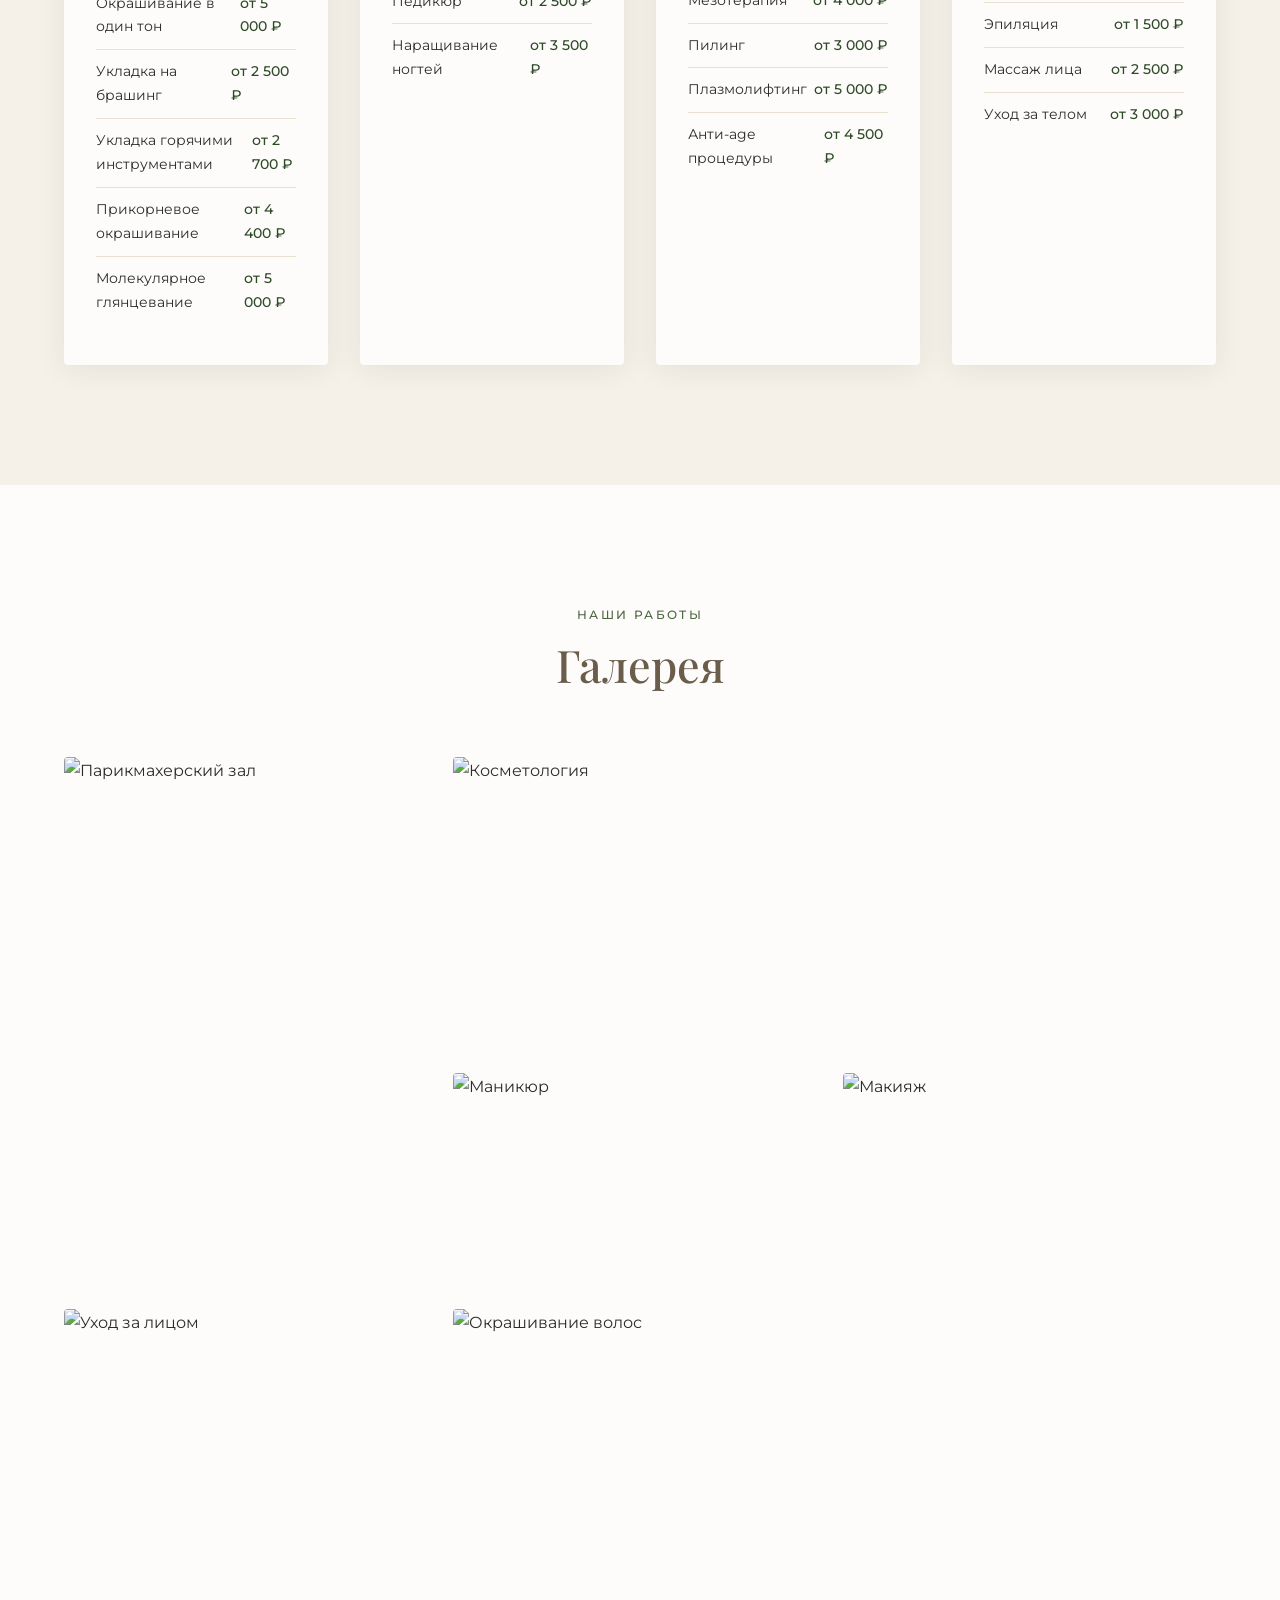
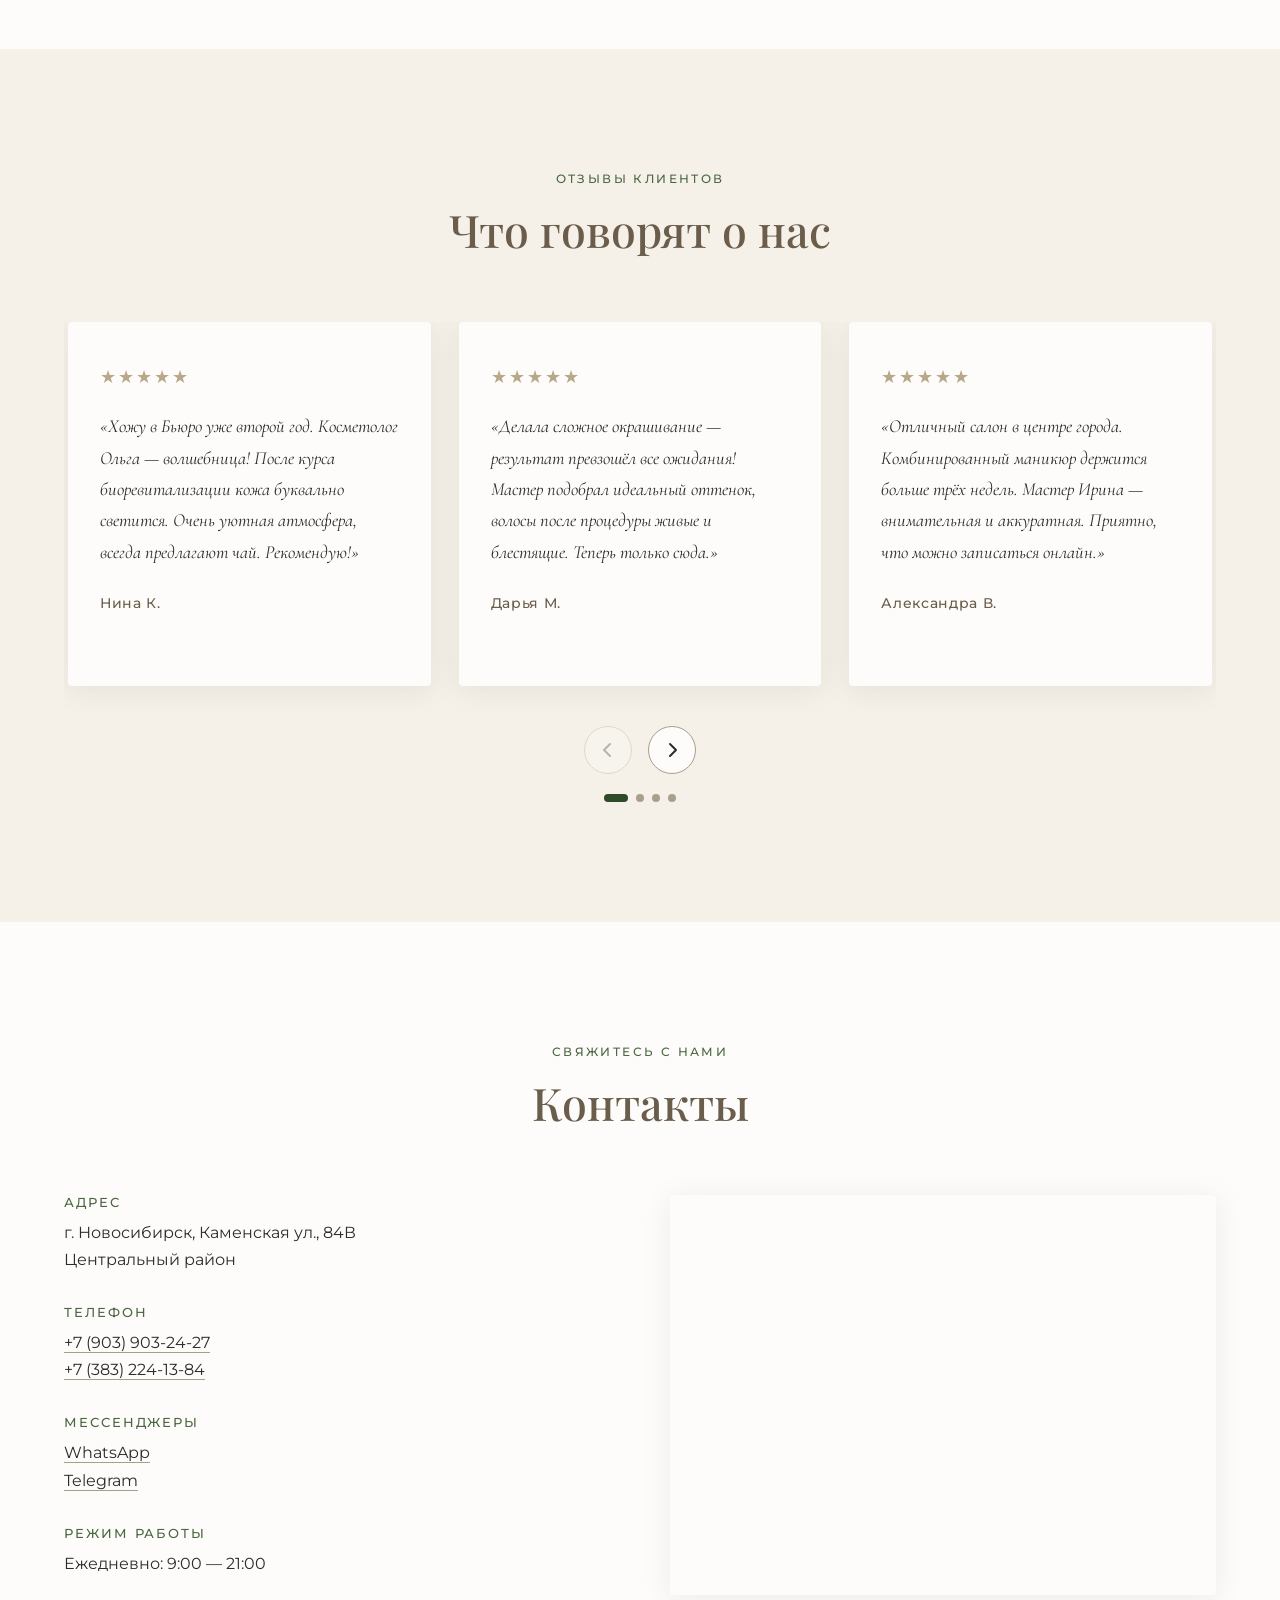
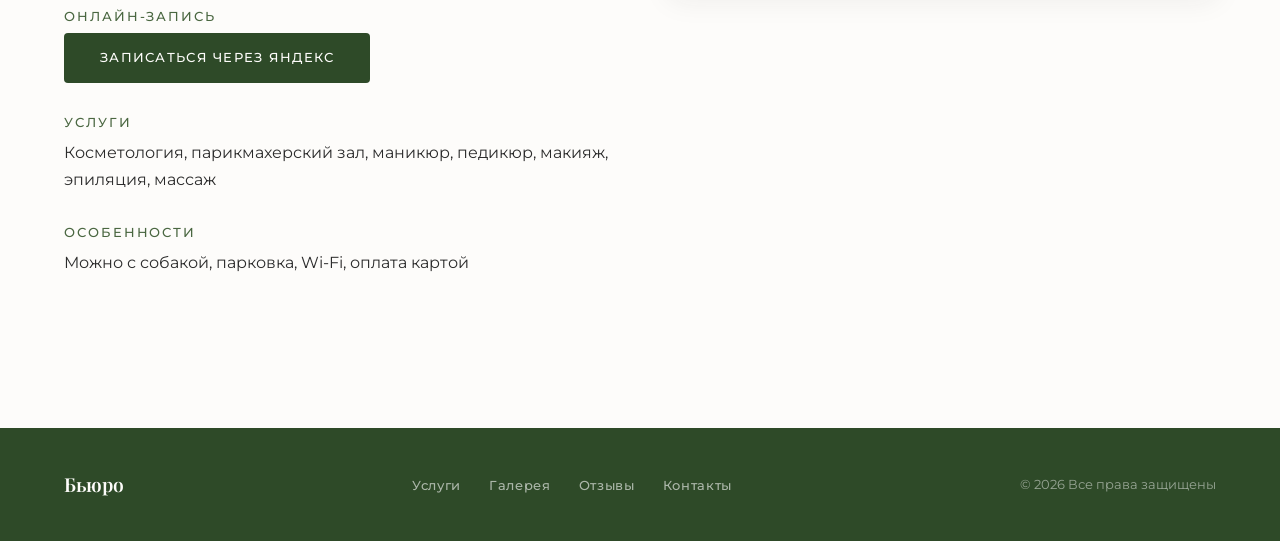
==== commit fdbda5b3: "Fix prices, add favicon, improve burger menu - Update prices to match Yandex Maps data - Add SVG fav" ====
--- a/index.html
+++ b/index.html
@@ -4,6 +4,7 @@
     <meta charset="UTF-8">
     <meta name="viewport" content="width=device-width, initial-scale=1.0">
     <title>Бьюро — Премиум салон красоты в Новосибирске</title>
+    <link rel="icon" type="image/svg+xml" href="favicon.svg">
     <link href="https://fonts.googleapis.com/css2?family=Playfair+Display:wght@400;500;600;700&family=Cormorant+Garamond:wght@300;400;500;600;700&family=Montserrat:wght@300;400;500&display=swap" rel="stylesheet">
     <link rel="stylesheet" href="style.css">
 </head>
@@ -54,9 +55,10 @@
                 <ul class="service-list">
                     <li><span>Женская стрижка</span><span>от 2 500 ₽</span></li>
                     <li><span>Мужская стрижка</span><span>от 2 700 ₽</span></li>
-                    <li><span>Окрашивание в один тон</span><span>от 4 400 ₽</span></li>
+                    <li><span>Окрашивание в один тон</span><span>от 5 000 ₽</span></li>
                     <li><span>Укладка на брашинг</span><span>от 2 500 ₽</span></li>
-                    <li><span>Прикорневое окрашивание</span><span>от 3 000 ₽</span></li>
+                    <li><span>Укладка горячими инструментами</span><span>от 2 700 ₽</span></li>
+                    <li><span>Прикорневое окрашивание</span><span>от 4 400 ₽</span></li>
                     <li><span>Молекулярное глянцевание</span><span>от 5 000 ₽</span></li>
                 </ul>
             </div>
--- a/style.css
+++ b/style.css
@@ -100,7 +100,7 @@
 .nav-burger span:nth-child(2) { top: 9px; }
 .nav-burger span:nth-child(3) { top: 18px; }
 .nav-burger.active span:nth-child(1) { top: 9px; transform: rotate(45deg); }
-.nav-burger.active span:nth-child(2) { opacity: 0; }
+.nav-burger.active span:nth-child(2) { opacity: 0; transform: scaleX(0); }
 .nav-burger.active span:nth-child(3) { top: 9px; transform: rotate(-45deg); }
 
 /* ===== HERO ===== */
@@ -499,6 +499,19 @@
         transition: var(--transition);
     }
     .nav-links.open { transform: translateX(0); }
+    .nav-links.open li {
+        opacity: 0;
+        animation: menuItemFade 0.3s ease forwards;
+    }
+    .nav-links.open li:nth-child(1) { animation-delay: 0.1s; }
+    .nav-links.open li:nth-child(2) { animation-delay: 0.15s; }
+    .nav-links.open li:nth-child(3) { animation-delay: 0.2s; }
+    .nav-links.open li:nth-child(4) { animation-delay: 0.25s; }
+    .nav-links.open li:nth-child(5) { animation-delay: 0.3s; }
+    @keyframes menuItemFade {
+        from { opacity: 0; transform: translateY(12px); }
+        to { opacity: 1; transform: translateY(0); }
+    }
     .nav-links a { color: var(--text) !important; font-size: 1.1rem; }
     .nav-burger { display: block; }
     .services-grid { grid-template-columns: 1fr; gap: 24px; }
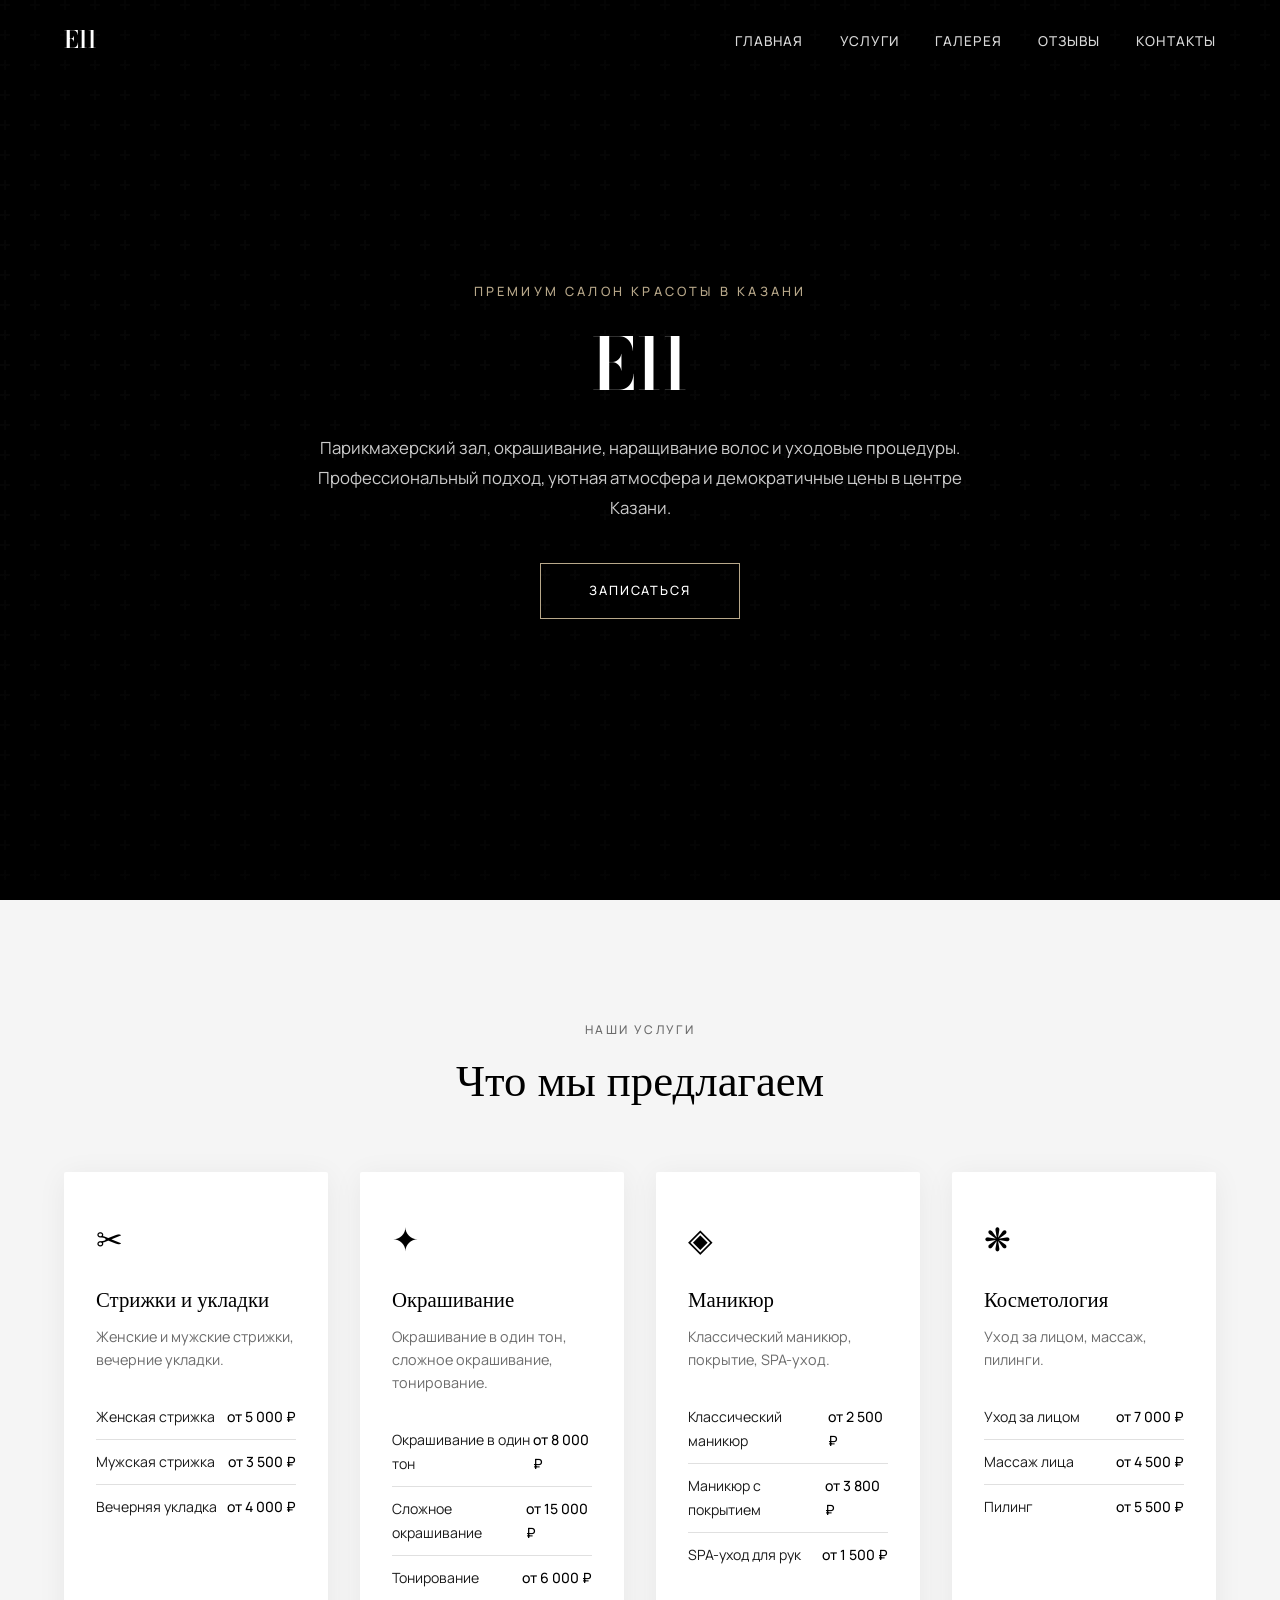
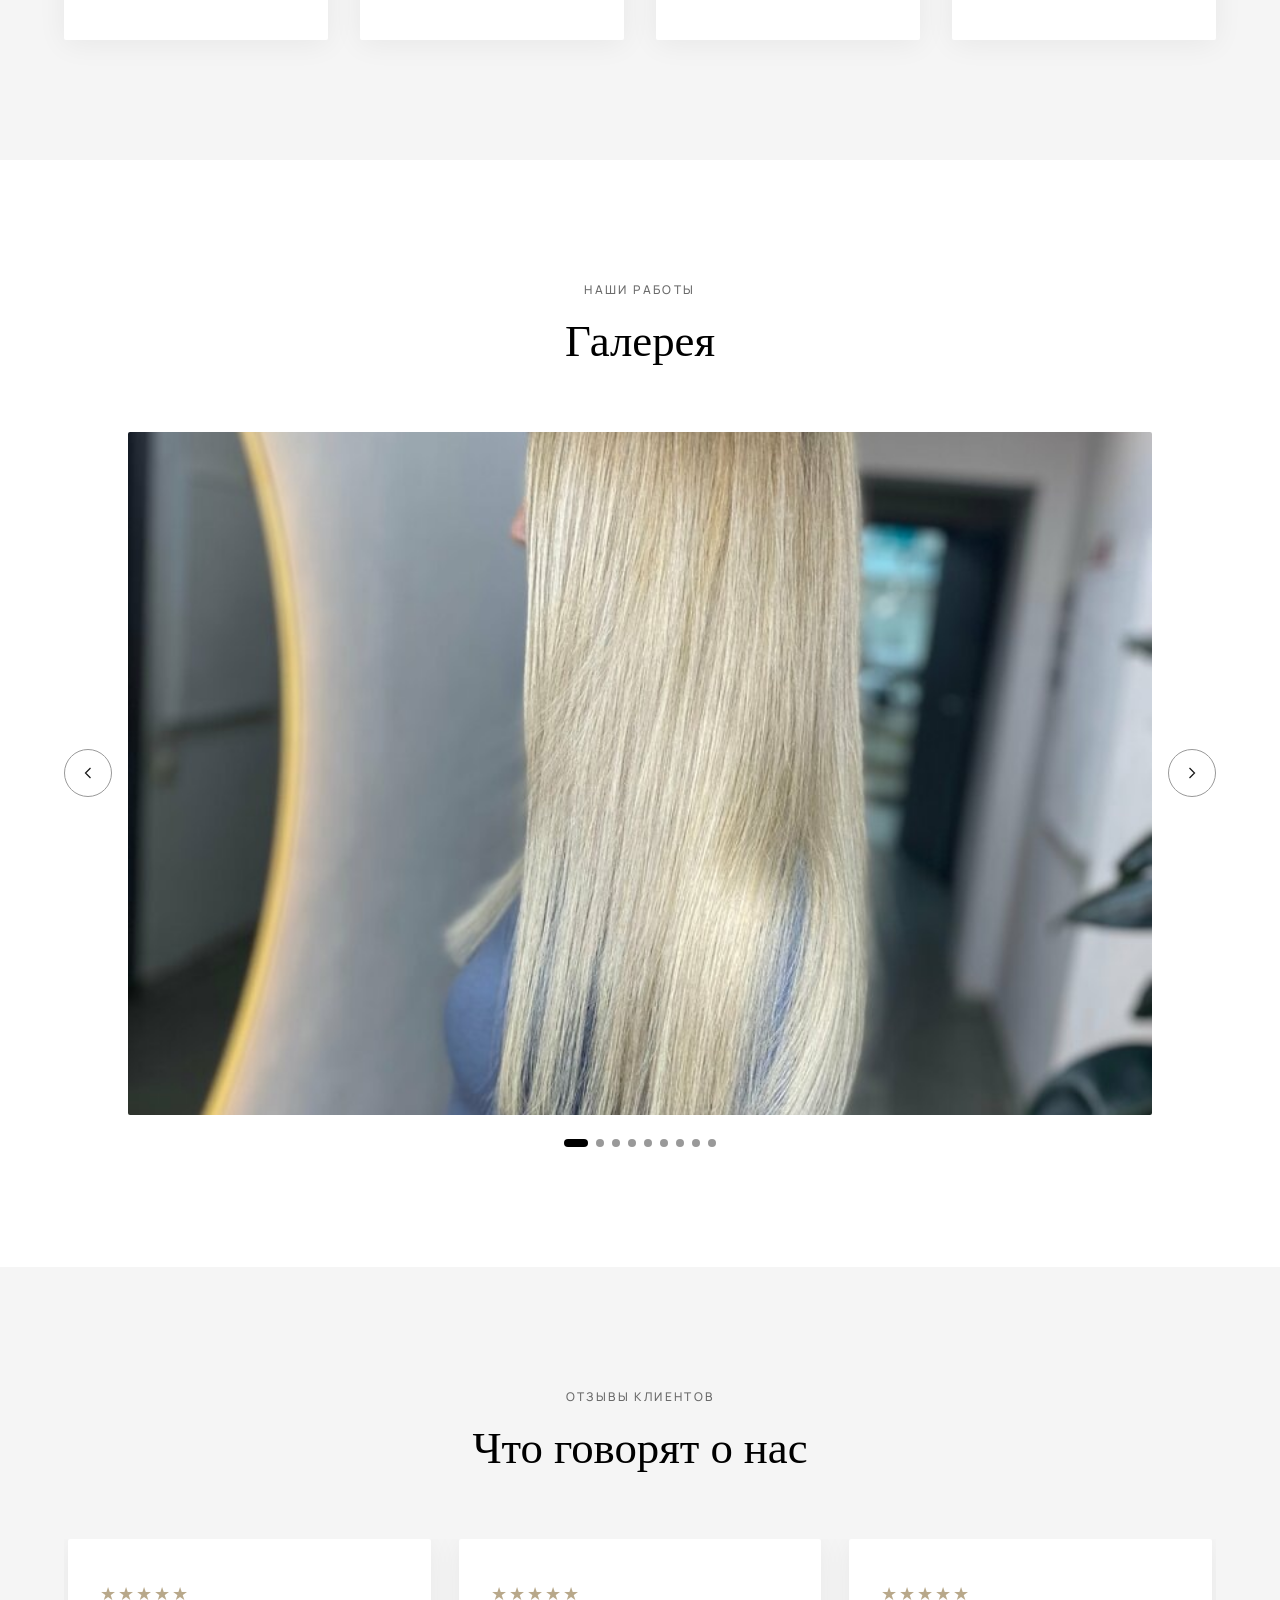
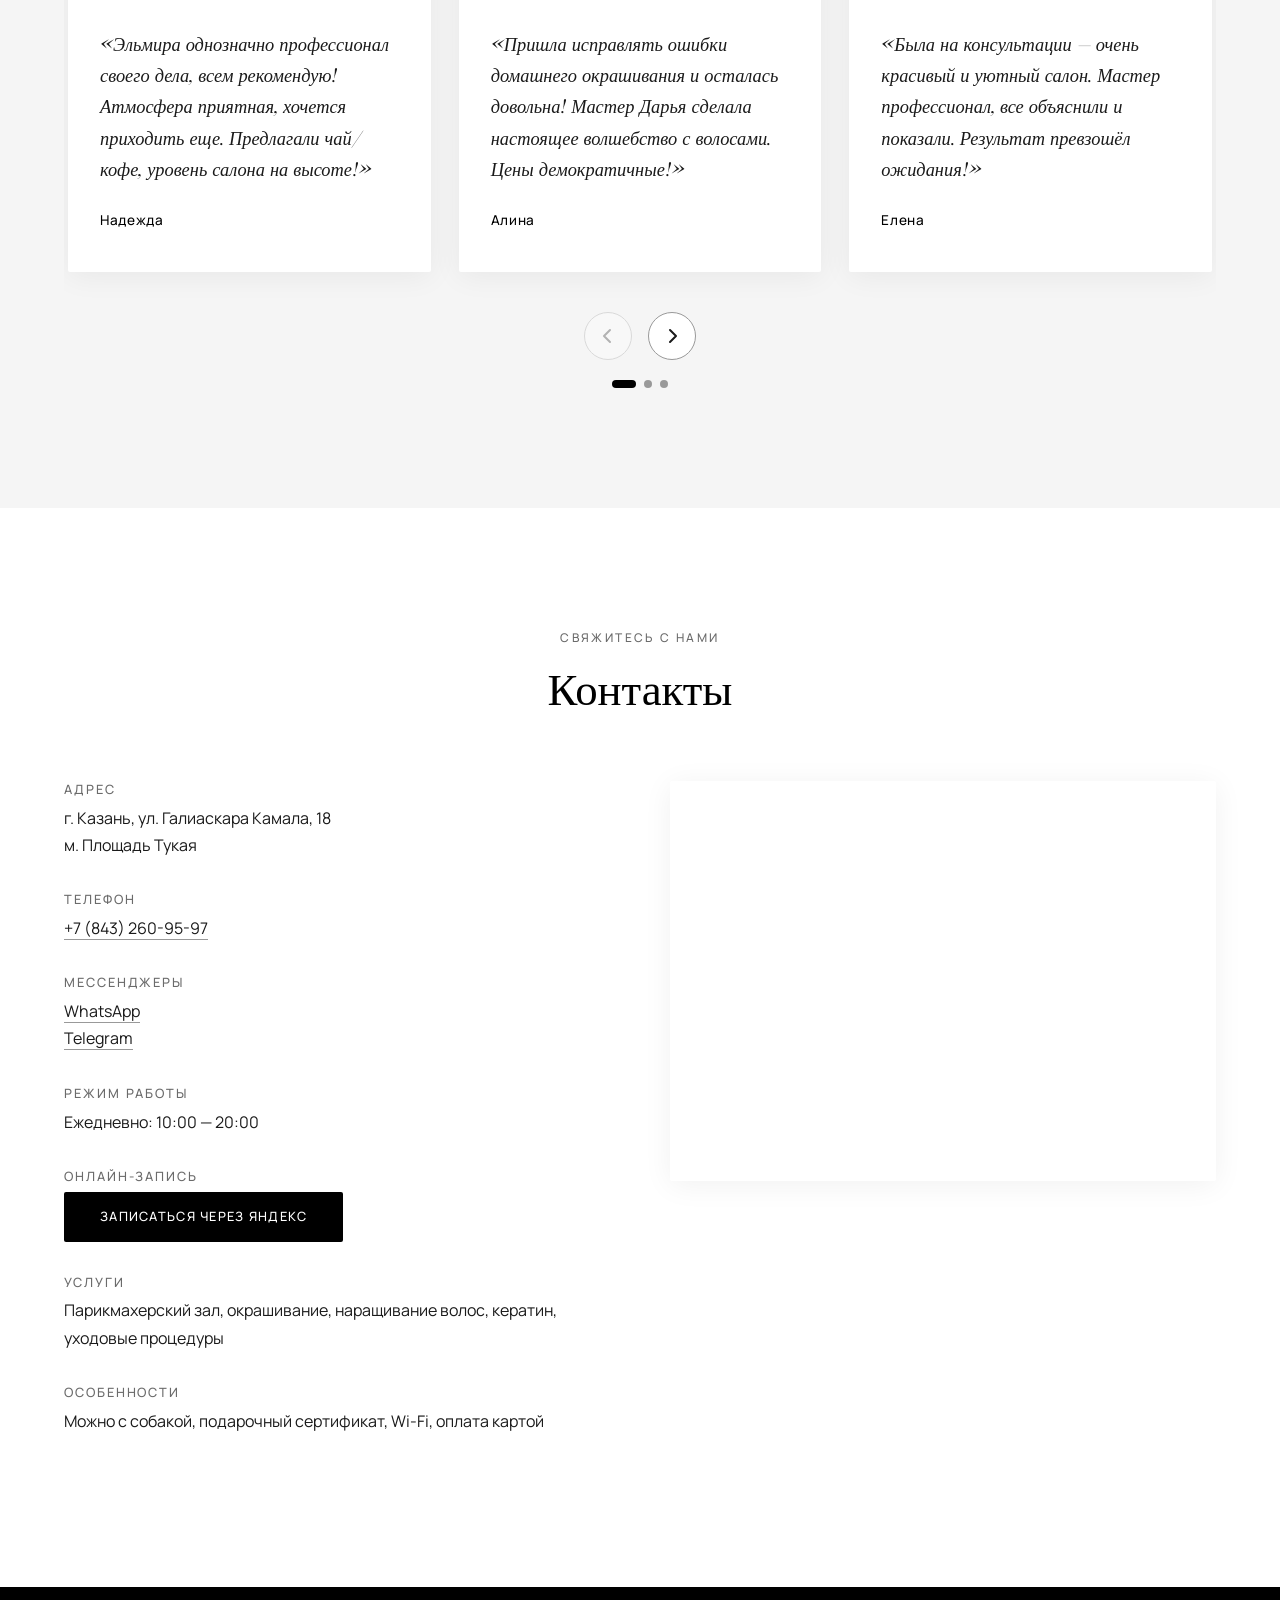
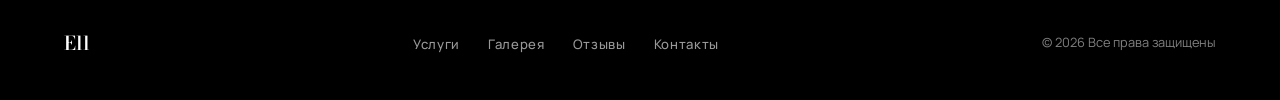
==== commit 9a2688e7: "feat: Ell salon - black palette, video hero, gallery slider, lightbox, reviews, contacts - Changed c" ====
--- a/index.html
+++ b/index.html
@@ -3,9 +3,9 @@
 <head>
     <meta charset="UTF-8">
     <meta name="viewport" content="width=device-width, initial-scale=1.0">
-    <title>Бьюро — Премиум салон красоты в Новосибирске</title>
-    <link rel="icon" type="image/svg+xml" href="favicon.svg">
-    <link href="https://fonts.googleapis.com/css2?family=Playfair+Display:wght@400;500;600;700&family=Cormorant+Garamond:wght@300;400;500;600;700&family=Montserrat:wght@300;400;500&display=swap" rel="stylesheet">
+    <title>Ell — Премиум салон красоты в Казани</title>
+    <meta name="description" content="Ell — премиум салон красоты в Казани. Парикмахерский зал, окрашивание, наращивание волос, кератин, уходовые процедуры.">
+    <link href="https://fonts.googleapis.com/css2?family=Bodoni+Moda:wght@400;500;600;700&family=Manrope:wght@300;400;500;600&display=swap" rel="stylesheet">
     <link rel="stylesheet" href="style.css">
 </head>
 <body>
@@ -13,7 +13,7 @@
 <!-- NAV -->
 <nav class="nav" id="nav">
     <div class="nav-inner">
-        <a href="#hero" class="nav-logo">Бьюро</a>
+        <a href="#hero" class="nav-logo">Ell</a>
         <ul class="nav-links">
             <li><a href="#hero">Главная</a></li>
             <li><a href="#services">Услуги</a></li>
@@ -30,13 +30,13 @@
 <!-- HERO -->
 <section class="hero" id="hero">
     <video class="hero-video" autoplay muted playsinline>
-        <source src="media/silk-video.mp4" type="video/mp4">
+        <source src="media/hero-video.mp4" type="video/mp4">
     </video>
     <div class="hero-overlay"></div>
     <div class="hero-content">
-        <p class="hero-sub">Премиум салон красоты в Новосибирске</p>
-        <h1 class="hero-title">Бьюро</h1>
-        <p class="hero-desc">Косметология, парикмахерский зал, маникюр и педикюр. Индивидуальный подход, безупречный сервис и атмосфера роскоши на Каменской ул., 84В.</p>
+        <p class="hero-sub">Премиум салон красоты в Казани</p>
+        <h1 class="hero-title">Ell</h1>
+        <p class="hero-desc">Парикмахерский зал, окрашивание, наращивание волос и уходовые процедуры. Профессиональный подход, уютная атмосфера и демократичные цены в центре Казани.</p>
         <a href="#contacts" class="btn">Записаться</a>
     </div>
 </section>
@@ -46,63 +46,47 @@
     <div class="container">
         <p class="section-sub">Наши услуги</p>
         <h2 class="section-title">Что мы предлагаем</h2>
-        <div class="services-grid">
-
+        <div class="services-grid" id="servicesGrid">
             <div class="service-card">
                 <div class="service-icon">✂</div>
-                <h3>Парикмахерский зал</h3>
-                <p>Стрижки, окрашивание, укладки и уход за волосами.</p>
+                <h3>Стрижки и укладки</h3>
+                <p>Женские и мужские стрижки, вечерние укладки.</p>
                 <ul class="service-list">
-                    <li><span>Женская стрижка</span><span>от 2 500 ₽</span></li>
-                    <li><span>Мужская стрижка</span><span>от 2 700 ₽</span></li>
-                    <li><span>Окрашивание в один тон</span><span>от 5 000 ₽</span></li>
-                    <li><span>Укладка на брашинг</span><span>от 2 500 ₽</span></li>
-                    <li><span>Укладка горячими инструментами</span><span>от 2 700 ₽</span></li>
-                    <li><span>Прикорневое окрашивание</span><span>от 4 400 ₽</span></li>
-                    <li><span>Молекулярное глянцевание</span><span>от 5 000 ₽</span></li>
+                    <li><span>Женская стрижка</span><span>от 5 000 ₽</span></li>
+                    <li><span>Мужская стрижка</span><span>от 3 500 ₽</span></li>
+                    <li><span>Вечерняя укладка</span><span>от 4 000 ₽</span></li>
                 </ul>
             </div>
-
             <div class="service-card">
                 <div class="service-icon">✦</div>
-                <h3>Ногтевой сервис</h3>
-                <p>Маникюр, педикюр и nail-дизайн от мастеров высшей категории.</p>
+                <h3>Окрашивание</h3>
+                <p>Окрашивание в один тон, сложное окрашивание, тонирование.</p>
                 <ul class="service-list">
-                    <li><span>Комбинированный маникюр</span><span>от 2 000 ₽</span></li>
-                    <li><span>Классический маникюр с покрытием</span><span>от 2 500 ₽</span></li>
-                    <li><span>Педикюр</span><span>от 2 500 ₽</span></li>
-                    <li><span>Наращивание ногтей</span><span>от 3 500 ₽</span></li>
+                    <li><span>Окрашивание в один тон</span><span>от 8 000 ₽</span></li>
+                    <li><span>Сложное окрашивание</span><span>от 15 000 ₽</span></li>
+                    <li><span>Тонирование</span><span>от 6 000 ₽</span></li>
                 </ul>
             </div>
-
             <div class="service-card">
                 <div class="service-icon">◈</div>
-                <h3>Косметология</h3>
-                <p>Процедуры по уходу за лицом и телом: биоревитализация, мезотерапия, пилинги.</p>
+                <h3>Маникюр</h3>
+                <p>Классический маникюр, покрытие, SPA-уход.</p>
                 <ul class="service-list">
-                    <li><span>Биоревитализация</span><span>от 5 000 ₽</span></li>
-                    <li><span>Безинъекционная мезотерапия</span><span>от 3 500 ₽</span></li>
-                    <li><span>Мезотерапия</span><span>от 4 000 ₽</span></li>
-                    <li><span>Пилинг</span><span>от 3 000 ₽</span></li>
-                    <li><span>Плазмолифтинг</span><span>от 5 000 ₽</span></li>
-                    <li><span>Анти-age процедуры</span><span>от 4 500 ₽</span></li>
+                    <li><span>Классический маникюр</span><span>от 2 500 ₽</span></li>
+                    <li><span>Маникюр с покрытием</span><span>от 3 800 ₽</span></li>
+                    <li><span>SPA-уход для рук</span><span>от 1 500 ₽</span></li>
                 </ul>
             </div>
-
             <div class="service-card">
                 <div class="service-icon">❋</div>
-                <h3>Дополнительные услуги</h3>
-                <p>Макияж, эпиляция, массаж и другие процедуры.</p>
+                <h3>Косметология</h3>
+                <p>Уход за лицом, массаж, пилинги.</p>
                 <ul class="service-list">
-                    <li><span>Макияж</span><span>от 3 000 ₽</span></li>
-                    <li><span>Перманентный макияж</span><span>от 5 000 ₽</span></li>
-                    <li><span>Ламинирование ресниц</span><span>от 2 500 ₽</span></li>
-                    <li><span>Эпиляция</span><span>от 1 500 ₽</span></li>
-                    <li><span>Массаж лица</span><span>от 2 500 ₽</span></li>
-                    <li><span>Уход за телом</span><span>от 3 000 ₽</span></li>
+                    <li><span>Уход за лицом</span><span>от 7 000 ₽</span></li>
+                    <li><span>Массаж лица</span><span>от 4 500 ₽</span></li>
+                    <li><span>Пилинг</span><span>от 5 500 ₽</span></li>
                 </ul>
             </div>
-
         </div>
     </div>
 </section>
@@ -112,16 +96,47 @@
     <div class="container">
         <p class="section-sub">Наши работы</p>
         <h2 class="section-title">Галерея</h2>
-        <div class="gallery-grid">
-            <div class="gallery-item gi-1"><img src="https://images.unsplash.com/photo-1560066984-138dadb4c035?w=800&h=600&fit=crop" alt="Парикмахерский зал" loading="lazy"></div>
-            <div class="gallery-item gi-2"><img src="https://images.unsplash.com/photo-1522337360788-8b13dee7a37e?w=400&h=300&fit=crop" alt="Косметология" loading="lazy"></div>
-            <div class="gallery-item gi-3"><img src="https://images.unsplash.com/photo-1604654894610-df63bc536371?w=400&h=300&fit=crop" alt="Маникюр" loading="lazy"></div>
-            <div class="gallery-item gi-4"><img src="https://images.unsplash.com/photo-1522335789203-aabd1fc54bc9?w=400&h=300&fit=crop" alt="Макияж" loading="lazy"></div>
-            <div class="gallery-item gi-5"><img src="https://images.unsplash.com/photo-1570172619644-dfd03ed5d881?w=800&h=300&fit=crop" alt="Уход за лицом" loading="lazy"></div>
-            <div class="gallery-item gi-6"><img src="https://images.unsplash.com/photo-1562322140-8baeececf3df?w=400&h=300&fit=crop" alt="Окрашивание волос" loading="lazy"></div>
+        <div class="gallery-carousel">
+            <button class="gallery-btn" id="prevGallery" aria-label="Предыдущее">
+                <svg width="20" height="20" viewBox="0 0 24 24" fill="none" stroke="currentColor" stroke-width="1.5"><path d="M15 18l-6-6 6-6"/></svg>
+            </button>
+            <div class="gallery-viewport">
+                <div class="gallery-track" id="galleryTrack">
+                    <div class="gallery-slide" onclick="openLightbox(0)"><img src="media/photos/photo_1.jpg" alt="Ell — Интерьер салона" loading="lazy"></div>
+                    <div class="gallery-slide" onclick="openLightbox(1)"><img src="media/photos/photo_2.jpg" alt="Ell — Рабочее место мастера" loading="lazy"></div>
+                    <div class="gallery-slide" onclick="openLightbox(2)"><img src="media/photos/photo_3.jpg" alt="Ell — Процедуры" loading="lazy"></div>
+                    <div class="gallery-slide" onclick="openLightbox(3)"><img src="media/photos/photo_4.jpg" alt="Ell — Салон красоты" loading="lazy"></div>
+                    <div class="gallery-slide" onclick="openLightbox(4)"><img src="media/photos/photo_5.jpg" alt="Ell — Атмосфера" loading="lazy"></div>
+                    <div class="gallery-slide" onclick="openLightbox(5)"><img src="media/photos/photo_6.jpg" alt="Ell — Результат работы" loading="lazy"></div>
+                    <div class="gallery-slide" onclick="openLightbox(6)"><img src="media/photos/photo_7.jpg" alt="Ell — Интерьер" loading="lazy"></div>
+                    <div class="gallery-slide" onclick="openLightbox(7)"><img src="media/photos/photo_8.jpg" alt="Ell — Мастера" loading="lazy"></div>
+                    <div class="gallery-slide" onclick="openLightbox(8)"><img src="media/photos/photo_9.jpg" alt="Ell — Результат" loading="lazy"></div>
+                </div>
+            </div>
+            <button class="gallery-btn" id="nextGallery" aria-label="Следующее">
+                <svg width="20" height="20" viewBox="0 0 24 24" fill="none" stroke="currentColor" stroke-width="1.5"><path d="M9 18l6-6-6-6"/></svg>
+            </button>
         </div>
+        <div class="gallery-dots" id="galleryDots"></div>
     </div>
 </section>
+
+<!-- LIGHTBOX -->
+<div class="lightbox" id="lightbox">
+    <button class="lightbox-close" onclick="closeLightbox()" aria-label="Закрыть">
+        <svg width="28" height="28" viewBox="0 0 24 24" fill="none" stroke="currentColor" stroke-width="2"><path d="M18 6L6 18M6 6l12 12"/></svg>
+    </button>
+    <button class="lightbox-btn lightbox-prev" onclick="lightboxPrev()" aria-label="Предыдущее">
+        <svg width="24" height="24" viewBox="0 0 24 24" fill="none" stroke="currentColor" stroke-width="2"><path d="M15 18l-6-6 6-6"/></svg>
+    </button>
+    <div class="lightbox-content">
+        <img id="lightboxImg" src="" alt="">
+    </div>
+    <button class="lightbox-btn lightbox-next" onclick="lightboxNext()" aria-label="Следующее">
+        <svg width="24" height="24" viewBox="0 0 24 24" fill="none" stroke="currentColor" stroke-width="2"><path d="M9 18l6-6-6-6"/></svg>
+    </button>
+    <div class="lightbox-counter" id="lightboxCounter"></div>
+</div>
 
 <!-- REVIEWS -->
 <section class="section reviews" id="reviews">
@@ -130,69 +145,57 @@
         <h2 class="section-title">Что говорят о нас</h2>
         <div class="reviews-carousel">
             <div class="reviews-track" id="reviewsTrack">
-
                 <div class="reviews-slide">
                     <div class="review-card">
                         <div class="review-stars">★★★★★</div>
-                        <p class="review-text">«Хожу в Бьюро уже второй год. Косметолог Ольга — волшебница! После курса биоревитализации кожа буквально светится. Очень уютная атмосфера, всегда предлагают чай. Рекомендую!»</p>
-                        <p class="review-author">Нина К.</p>
-                    </div>
-                    <div class="review-card">
-                        <div class="review-stars">★★★★★</div>
-                        <p class="review-text">«Делала сложное окрашивание — результат превзошёл все ожидания! Мастер подобрал идеальный оттенок, волосы после процедуры живые и блестящие. Теперь только сюда.»</p>
-                        <p class="review-author">Дарья М.</p>
-                    </div>
-                    <div class="review-card">
-                        <div class="review-stars">★★★★★</div>
-                        <p class="review-text">«Отличный салон в центре города. Комбинированный маникюр держится больше трёх недель. Мастер Ирина — внимательная и аккуратная. Приятно, что можно записаться онлайн.»</p>
-                        <p class="review-author">Александра В.</p>
-                    </div>
-                </div>
-
+                        <p class="review-text">«Эльмира однозначно профессионал своего дела, всем рекомендую! Атмосфера приятная, хочется приходить еще. Предлагали чай/кофе, уровень салона на высоте!»</p>
+                        <p class="review-author">Надежда</p>
+                    </div>
+                    <div class="review-card">
+                        <div class="review-stars">★★★★★</div>
+                        <p class="review-text">«Пришла исправлять ошибки домашнего окрашивания и осталась довольна! Мастер Дарья сделала настоящее волшебство с волосами. Цены демократичные!»</p>
+                        <p class="review-author">Алина</p>
+                    </div>
+                    <div class="review-card">
+                        <div class="review-stars">★★★★★</div>
+                        <p class="review-text">«Была на консультации — очень красивый и уютный салон. Мастер профессионал, все объяснили и показали. Результат превзошёл ожидания!»</p>
+                        <p class="review-author">Елена</p>
+                    </div>
+                </div>
                 <div class="reviews-slide">
                     <div class="review-card">
                         <div class="review-stars">★★★★★</div>
-                        <p class="review-text">«Привела маму на ламинирование ресниц — обе в восторге! Персонал приветливый, ценник адекватный. Удобно, что салон работает каждый день до 21:00.»</p>
-                        <p class="review-author">Екатерина Л.</p>
-                    </div>
-                    <div class="review-card">
-                        <div class="review-stars">★★★★☆</div>
-                        <p class="review-text">«Делала мезотерапию — эффект заметен после первого сеанса. Косметолог всё подробно объясняет, подбирает индивидуальный уход. Немного неудобная парковка, но салон того стоит.»</p>
-                        <p class="review-author">Ольга Т.</p>
-                    </div>
-                    <div class="review-card">
-                        <div class="review-stars">★★★★★</div>
-                        <p class="review-text">«Муж делал стрижку в Бьюро — доволен как слон! Теперь ходим вместе. Мне — на укладку, ему — на стрижку. Стильный салон, профессиональные мастера.»</p>
-                        <p class="review-author">Татьяна Р.</p>
-                    </div>
-                </div>
-
+                        <p class="review-text">«Отличный салон! Делала наращивание волос — результат шикарный. Мастер подобрал идеальный цвет и длину. Очень довольна, рекомендую всем!»</p>
+                        <p class="review-author">Марина</p>
+                    </div>
+                    <div class="review-card">
+                        <div class="review-stars">★★★★★</div>
+                        <p class="review-text">«Регулярно хожу на окрашивание — всегда безупречно. Мастер внимательно слушает пожелания. Салон уютный, персонал приветливый.»</p>
+                        <p class="review-author">Ольга</p>
+                    </div>
+                    <div class="review-card">
+                        <div class="review-stars">★★★★★</div>
+                        <p class="review-text">«Делала кератиновое восстановление — волосы стали невероятно мягкими и блестящими! Очень довольна результатом. Цены адекватные.»</p>
+                        <p class="review-author">Дарья</p>
+                    </div>
+                </div>
                 <div class="reviews-slide">
                     <div class="review-card">
                         <div class="review-stars">★★★★★</div>
-                        <p class="review-text">«Первый раз была в Бьюро — подруга посоветовала. Сделали плазмолифтинг, результат просто вау! Кожа подтянулась, мелкие морщинки разгладились. Врач всё объяснила, никакой боли.»</p>
-                        <p class="review-author">Ирина Д.</p>
-                    </div>
-                    <div class="review-card">
-                        <div class="review-stars">★★★★★</div>
-                        <p class="review-text">«Делаю перманентный макияж бровей у мастеров Бьюро уже третий раз. Каждый раз идеальная форма и цвет. Мастер подбирает оттенок под цвет волос и кожи. Никаких жёлтых или рыжих оттенков!»</p>
-                        <p class="review-author">Мария К.</p>
-                    </div>
-                    <div class="review-card">
-                        <div class="review-stars">★★★★★</div>
-                        <p class="review-text">«Привела дочку на ламинирование ресниц — результат шикарный! Ресницы длинные, изогнутые, держатся больше месяца. Дочка в восторге, я тоже. Спасибо Бьюро!»</p>
-                        <p class="review-author">Анна П.</p>
-                    </div>
-                </div>
-
-                <div class="reviews-slide">
-                    <div class="review-card">
-                        <div class="review-stars">★★★★☆</div>
-                        <p class="review-text">«Хожу на педикюр уже полгода. Мастер Оксана — настоящий профессионал. Всегда аккуратно, стерильно, без боли. Единственный минус — иногда сложно записаться на удобное время.»</p>
-                        <p class="review-author">Светлана М.</p>
-                    </div>
-                </div>
-
+                        <p class="review-text">«Лучший салон в Казани! Делала сложное окрашивание — мастер настоящий профессионал. Результат превзошёл все ожидания. Обязательно вернусь!»</p>
+                        <p class="review-author">Анна</p>
+                    </div>
+                    <div class="review-card">
+                        <div class="review-stars">★★★★★</div>
+                        <p class="review-text">«Пришла по рекомендации и не пожалела. Уютная атмосфера, профессиональные мастера, демократичные цены. Теперь только сюда!»</p>
+                        <p class="review-author">Ирина</p>
+                    </div>
+                    <div class="review-card">
+                        <div class="review-stars">★★★★★</div>
+                        <p class="review-text">«Делала мелирование — результат потрясающий! Мастер подобрал идеальный оттенок. Волосы после процедуры живые и блестящие. Спасибо!»</p>
+                        <p class="review-author">Татьяна</p>
+                    </div>
+                </div>
             </div>
             <div class="reviews-nav">
                 <button class="reviews-btn" id="prevReview" aria-label="Предыдущие отзывы"><svg width="20" height="20" viewBox="0 0 20 20" fill="none"><path d="M12 4L6 10L12 16" stroke="currentColor" stroke-width="2" stroke-linecap="round" stroke-linejoin="round"/></svg></button>
@@ -212,38 +215,37 @@
             <div class="contacts-info">
                 <div class="contact-item">
                     <h4>Адрес</h4>
-                    <p>г. Новосибирск, Каменская ул., 84В</p>
-                    <p>Центральный район</p>
+                    <p>г. Казань, ул. Галиаскара Камала, 18</p>
+                    <p>м. Площадь Тукая</p>
                 </div>
                 <div class="contact-item">
                     <h4>Телефон</h4>
-                    <p><a href="tel:+79039032427">+7 (903) 903-24-27</a></p>
-                    <p><a href="tel:+73832241384">+7 (383) 224-13-84</a></p>
+                    <p><a href="tel:+78432609597">+7 (843) 260-95-97</a></p>
                 </div>
                 <div class="contact-item">
                     <h4>Мессенджеры</h4>
-                    <p><a href="https://wa.me/79039032427" target="_blank">WhatsApp</a></p>
-                    <p><a href="https://t.me/+79039032427" target="_blank">Telegram</a></p>
+                    <p><a href="https://wa.me/78432609597" target="_blank">WhatsApp</a></p>
+                    <p><a href="https://t.me/+78432609597" target="_blank">Telegram</a></p>
                 </div>
                 <div class="contact-item">
                     <h4>Режим работы</h4>
-                    <p>Ежедневно: 9:00 — 21:00</p>
+                    <p>Ежедневно: 10:00 — 20:00</p>
                 </div>
                 <div class="contact-item">
                     <h4>Онлайн-запись</h4>
-                    <p><a href="https://yandex.ru/maps/-/CPseFQMg" class="btn-inline" target="_blank">Записаться через Яндекс</a></p>
+                    <p><a href="https://yandex.ru/maps/-/CPwEF8ll" class="btn-inline" target="_blank">Записаться через Яндекс</a></p>
                 </div>
                 <div class="contact-item">
                     <h4>Услуги</h4>
-                    <p>Косметология, парикмахерский зал, маникюр, педикюр, макияж, эпиляция, массаж</p>
+                    <p>Парикмахерский зал, окрашивание, наращивание волос, кератин, уходовые процедуры</p>
                 </div>
                 <div class="contact-item">
                     <h4>Особенности</h4>
-                    <p>Можно с собакой, парковка, Wi-Fi, оплата картой</p>
+                    <p>Можно с собакой, подарочный сертификат, Wi-Fi, оплата картой</p>
                 </div>
             </div>
             <div class="contacts-map">
-                <iframe src="https://yandex.ru/map-widget/v1/?ll=82.9253%2C55.0434&z=17&pt=82.9253%2C55.0434" width="100%" height="400" frameborder="0" loading="lazy"></iframe>
+                <iframe src="https://yandex.ru/map-widget/v1/?ll=49.109945%2C55.784994&z=17&pt=49.109945%2C55.784994" width="100%" height="400" frameborder="0" loading="lazy"></iframe>
             </div>
         </div>
     </div>
@@ -252,7 +254,7 @@
 <!-- FOOTER -->
 <footer class="footer">
     <div class="container footer-inner">
-        <p class="footer-logo">Бьюро</p>
+        <p class="footer-logo">Ell</p>
         <ul class="footer-links">
             <li><a href="#services">Услуги</a></li>
             <li><a href="#gallery">Галерея</a></li>
@@ -292,7 +294,7 @@
 const obs = new IntersectionObserver((entries) => {
     entries.forEach(e => { if (e.isIntersecting) e.target.classList.add('visible'); });
 }, { threshold: 0.15 });
-document.querySelectorAll('.section, .service-card, .review-card, .gallery-item').forEach(el => obs.observe(el));
+document.querySelectorAll('.section, .service-card, .review-card').forEach(el => obs.observe(el));
 
 // Reviews carousel
 const track = document.getElementById('reviewsTrack');
@@ -302,7 +304,6 @@
 const dotsContainer = document.getElementById('reviewsDots');
 let currentSlide = 0;
 
-// Create dots
 slides.forEach((_, i) => {
     const dot = document.createElement('button');
     dot.className = 'reviews-dot' + (i === 0 ? ' active' : '');
@@ -328,7 +329,6 @@
 prevBtn.addEventListener('click', () => { if (currentSlide > 0) goToSlide(currentSlide - 1); });
 nextBtn.addEventListener('click', () => { if (currentSlide < slides.length - 1) goToSlide(currentSlide + 1); });
 
-// Touch swipe support
 let startX = 0;
 track.addEventListener('touchstart', e => { startX = e.touches[0].clientX; }, { passive: true });
 track.addEventListener('touchend', e => {
@@ -340,6 +340,100 @@
 }, { passive: true });
 
 goToSlide(0);
+
+// Gallery carousel
+const galleryTrack = document.getElementById('galleryTrack');
+const gallerySlides = galleryTrack.querySelectorAll('.gallery-slide');
+const prevGallery = document.getElementById('prevGallery');
+const nextGallery = document.getElementById('nextGallery');
+const galleryDotsContainer = document.getElementById('galleryDots');
+let currentGallery = 0;
+
+gallerySlides.forEach((_, i) => {
+    const dot = document.createElement('button');
+    dot.className = 'gallery-dot' + (i === 0 ? ' active' : '');
+    dot.setAttribute('aria-label', `Фото ${i + 1}`);
+    dot.addEventListener('click', () => goToGallerySlide(i));
+    galleryDotsContainer.appendChild(dot);
+});
+
+function updateGalleryDots() {
+    galleryDotsContainer.querySelectorAll('.gallery-dot').forEach((d, i) => {
+        d.classList.toggle('active', i === currentGallery);
+    });
+}
+
+function goToGallerySlide(i) {
+    currentGallery = i;
+    galleryTrack.style.transform = `translateX(-${i * 100}%)`;
+    prevGallery.disabled = i === 0;
+    nextGallery.disabled = i === gallerySlides.length - 1;
+    updateGalleryDots();
+}
+
+prevGallery.addEventListener('click', () => { if (currentGallery > 0) goToGallerySlide(currentGallery - 1); });
+nextGallery.addEventListener('click', () => { if (currentGallery < gallerySlides.length - 1) goToGallerySlide(currentGallery + 1); });
+
+let galleryStartX = 0;
+galleryTrack.addEventListener('touchstart', e => { galleryStartX = e.touches[0].clientX; }, { passive: true });
+galleryTrack.addEventListener('touchend', e => {
+    const diff = galleryStartX - e.changedTouches[0].clientX;
+    if (Math.abs(diff) > 50) {
+        if (diff > 0 && currentGallery < gallerySlides.length - 1) goToGallerySlide(currentGallery + 1);
+        else if (diff < 0 && currentGallery > 0) goToGallerySlide(currentGallery - 1);
+    }
+}, { passive: true });
+
+goToGallerySlide(0);
+
+// Lightbox
+const lightbox = document.getElementById('lightbox');
+const lightboxImg = document.getElementById('lightboxImg');
+const lightboxCounter = document.getElementById('lightboxCounter');
+let lightboxIndex = 0;
+
+function getLightboxImages() {
+    return Array.from(document.querySelectorAll('.gallery-slide img')).map(img => img.src);
+}
+
+function openLightbox(index) {
+    const images = getLightboxImages();
+    lightboxIndex = index;
+    lightboxImg.src = images[index];
+    lightboxCounter.textContent = `${index + 1} / ${images.length}`;
+    lightbox.classList.add('active');
+    document.body.style.overflow = 'hidden';
+}
+
+function closeLightbox() {
+    lightbox.classList.remove('active');
+    document.body.style.overflow = '';
+}
+
+function lightboxPrev() {
+    const images = getLightboxImages();
+    lightboxIndex = (lightboxIndex - 1 + images.length) % images.length;
+    lightboxImg.src = images[lightboxIndex];
+    lightboxCounter.textContent = `${lightboxIndex + 1} / ${images.length}`;
+}
+
+function lightboxNext() {
+    const images = getLightboxImages();
+    lightboxIndex = (lightboxIndex + 1) % images.length;
+    lightboxImg.src = images[lightboxIndex];
+    lightboxCounter.textContent = `${lightboxIndex + 1} / ${images.length}`;
+}
+
+document.addEventListener('keydown', e => {
+    if (!lightbox.classList.contains('active')) return;
+    if (e.key === 'Escape') closeLightbox();
+    if (e.key === 'ArrowLeft') lightboxPrev();
+    if (e.key === 'ArrowRight') lightboxNext();
+});
+
+lightbox.addEventListener('click', e => {
+    if (e.target === lightbox || e.target.classList.contains('lightbox-content')) closeLightbox();
+});
 </script>
 
 </body>
--- a/style.css
+++ b/style.css
@@ -3,29 +3,27 @@
 
 /* ===== VARIABLES ===== */
 :root {
-    --khaki:       #8B7D6B;
-    --khaki-light: #A99E8E;
-    --khaki-dark:  #6B5D4B;
-    --green:       #4A6741;
-    --green-light: #6B8B5E;
-    --green-dark:  #2E4A28;
-    --green-muted: #7A9B6D;
-    --cream:       #F5F0E8;
-    --cream-dark:  #E8E0D0;
-    --white:       #FDFCFA;
-    --text:        #2C2C2C;
-    --text-light:  #6B6B6B;
-    --gold:        #B8A88A;
-    --shadow:      0 4px 30px rgba(44, 44, 44, 0.08);
-    --shadow-lg:   0 12px 50px rgba(44, 44, 44, 0.12);
-    --radius:      4px;
+    --black:       #000000;
+    --black-soft:  #1a1a1a;
+    --gray-dark:   #2c2c2c;
+    --gray:        #6b6b6b;
+    --gray-light:  #999999;
+    --gray-border: #e0e0e0;
+    --white-off:   #f5f5f5;
+    --white:       #ffffff;
+    --text:        #1a1a1a;
+    --text-light:  #6b6b6b;
+    --gold:        #b8a88a;
+    --shadow:      0 4px 30px rgba(0, 0, 0, 0.06);
+    --shadow-lg:   0 12px 50px rgba(0, 0, 0, 0.1);
+    --radius:      2px;
     --transition:  0.4s cubic-bezier(0.25, 0.46, 0.45, 0.94);
 }
 
 /* ===== BASE ===== */
 html { scroll-behavior: smooth; }
 body {
-    font-family: 'Montserrat', sans-serif;
+    font-family: 'Manrope', sans-serif;
     font-weight: 400;
     color: var(--text);
     background: var(--white);
@@ -33,7 +31,7 @@
     -webkit-font-smoothing: antialiased;
 }
 h1, h2, h3, h4 {
-    font-family: 'Playfair Display', serif;
+    font-family: 'Bodoni Moda', serif;
     font-weight: 500;
     line-height: 1.25;
 }
@@ -49,7 +47,7 @@
     background: transparent;
 }
 .nav.scrolled {
-    background: rgba(253, 252, 250, 0.97);
+    background: rgba(255, 255, 255, 0.97);
     backdrop-filter: blur(12px);
     padding: 12px 0;
     box-shadow: 0 1px 20px rgba(0,0,0,0.06);
@@ -59,13 +57,13 @@
     display: flex; align-items: center; justify-content: space-between;
 }
 .nav-logo {
-    font-family: 'Playfair Display', serif;
+    font-family: 'Bodoni Moda', serif;
     font-size: 1.5rem; font-weight: 600;
     color: var(--white);
     letter-spacing: 0.02em;
     transition: var(--transition);
 }
-.nav.scrolled .nav-logo { color: var(--green-dark); }
+.nav.scrolled .nav-logo { color: var(--black); }
 .nav-links {
     display: flex; gap: 36px;
 }
@@ -83,7 +81,7 @@
 }
 .nav-links a:hover::after { width: 100%; }
 .nav.scrolled .nav-links a { color: var(--text); }
-.nav.scrolled .nav-links a:hover { color: var(--green-dark); }
+.nav.scrolled .nav-links a:hover { color: var(--black); }
 
 /* Burger */
 .nav-burger {
@@ -108,7 +106,7 @@
     position: relative;
     min-height: 100vh;
     display: flex; align-items: center; justify-content: center;
-    background: var(--green-dark);
+    background: var(--black);
     overflow: hidden;
 }
 .hero-video {
@@ -122,9 +120,9 @@
     position: absolute; inset: 0;
     z-index: 1;
     background:
-        linear-gradient(180deg, rgba(30,42,26,0.55) 0%, rgba(30,42,26,0.3) 40%, rgba(30,42,26,0.65) 100%),
-        radial-gradient(ellipse at 20% 50%, rgba(139,125,107,0.25) 0%, transparent 60%),
-        radial-gradient(ellipse at 80% 30%, rgba(74,103,65,0.15) 0%, transparent 50%);
+        linear-gradient(180deg, rgba(0,0,0,0.5) 0%, rgba(0,0,0,0.2) 40%, rgba(0,0,0,0.6) 100%),
+        radial-gradient(ellipse at 20% 50%, rgba(0,0,0,0.2) 0%, transparent 60%),
+        radial-gradient(ellipse at 80% 30%, rgba(0,0,0,0.1) 0%, transparent 50%);
 }
 .hero::before {
     content: '';
@@ -138,14 +136,14 @@
     max-width: 700px;
 }
 .hero-sub {
-    font-family: 'Montserrat', sans-serif;
+    font-family: 'Manrope', sans-serif;
     font-size: 0.8rem; font-weight: 500;
     letter-spacing: 0.25em; text-transform: uppercase;
     color: var(--gold);
     margin-bottom: 16px;
 }
 .hero-title {
-    font-family: 'Playfair Display', serif;
+    font-family: 'Bodoni Moda', serif;
     font-size: clamp(2.8rem, 6vw, 4.5rem);
     font-weight: 600;
     color: var(--white);
@@ -159,7 +157,7 @@
 .btn {
     display: inline-block;
     padding: 16px 48px;
-    font-family: 'Montserrat', sans-serif;
+    font-family: 'Manrope', sans-serif;
     font-size: 0.8rem; font-weight: 500;
     letter-spacing: 0.15em; text-transform: uppercase;
     color: var(--white);
@@ -169,8 +167,8 @@
     cursor: pointer;
 }
 .btn:hover {
-    background: var(--gold);
-    color: var(--green-dark);
+    background: var(--white);
+    color: var(--black);
 }
 
 /* ===== SECTIONS ===== */
@@ -178,22 +176,24 @@
     padding: 120px 0;
 }
 .section-sub {
-    font-family: 'Montserrat', sans-serif;
+    font-family: 'Manrope', sans-serif;
     font-size: 0.75rem; font-weight: 500;
     letter-spacing: 0.2em; text-transform: uppercase;
-    color: var(--green);
+    color: var(--gray);
     text-align: center;
     margin-bottom: 12px;
 }
 .section-title {
+    font-family: 'Bodoni Moda', serif;
     font-size: clamp(1.8rem, 3.5vw, 2.8rem);
+    font-weight: 500;
     text-align: center;
-    color: var(--khaki-dark);
+    color: var(--black);
     margin-bottom: 64px;
 }
 
 /* ===== SERVICES ===== */
-.services { background: var(--cream); }
+.services { background: var(--white-off); }
 .services-grid {
     display: grid;
     grid-template-columns: repeat(auto-fit, minmax(260px, 1fr));
@@ -216,12 +216,12 @@
 }
 .service-icon {
     font-size: 2rem;
-    color: var(--green);
+    color: var(--black);
     margin-bottom: 20px;
 }
 .service-card h3 {
     font-size: 1.3rem;
-    color: var(--khaki-dark);
+    color: var(--black);
     margin-bottom: 12px;
 }
 .service-card > p {
@@ -233,49 +233,163 @@
 .service-list li {
     display: flex; justify-content: space-between;
     padding: 10px 0;
-    border-bottom: 1px solid var(--cream-dark);
+    border-bottom: 1px solid var(--gray-border);
     font-size: 0.88rem;
 }
 .service-list li:last-child { border-bottom: none; }
 .service-list li span:last-child {
-    font-weight: 500; color: var(--green-dark);
+    font-weight: 500; color: var(--black);
 }
 
 /* ===== GALLERY ===== */
 .gallery { background: var(--white); }
-.gallery-grid {
-    display: grid;
-    grid-template-columns: repeat(3, 1fr);
-    grid-template-rows: 300px 220px 220px;
+.gallery-carousel {
+    display: flex;
+    align-items: center;
     gap: 16px;
 }
-.gallery-item {
+.gallery-viewport {
+    flex: 1;
+    overflow: hidden;
     border-radius: var(--radius);
+}
+.gallery-track {
+    display: flex;
+    transition: transform 0.5s cubic-bezier(0.25, 0.46, 0.45, 0.94);
+}
+.gallery-slide {
+    min-width: 100%;
+    aspect-ratio: 3/2;
     overflow: hidden;
-    position: relative;
-    opacity: 0; transform: scale(0.95);
-    transition: var(--transition);
-}
-.gallery-item.visible {
-    opacity: 1; transform: scale(1);
-}
-.gallery-item.gi-1 { grid-column: 1 / 2; grid-row: 1 / 3; }
-.gallery-item.gi-2 { grid-column: 2 / 4; grid-row: 1 / 2; }
-.gallery-item.gi-3 { grid-column: 2; grid-row: 2; }
-.gallery-item.gi-4 { grid-column: 3; grid-row: 2; }
-.gallery-item.gi-5 { grid-column: 1; grid-row: 3; }
-.gallery-item.gi-6 { grid-column: 2 / 4; grid-row: 3; }
-.gallery-item img {
-    width: 100%; height: 100%;
+    cursor: pointer;
+}
+.gallery-slide img {
+    width: 100%;
+    height: 100%;
     object-fit: cover;
-    transition: transform 0.6s ease;
-}
-.gallery-item:hover img {
-    transform: scale(1.05);
+    object-position: center;
+    transition: transform 0.5s;
+}
+.gallery-slide:hover img {
+    transform: scale(1.03);
+}
+.gallery-btn {
+    width: 48px; height: 48px;
+    border: 1px solid var(--gray-light);
+    border-radius: 50%;
+    background: var(--white);
+    color: var(--text);
+    font-size: 1.1rem;
+    cursor: pointer;
+    transition: var(--transition);
+    display: flex; align-items: center; justify-content: center;
+    padding: 0;
+    flex-shrink: 0;
+}
+.gallery-btn:hover {
+    background: var(--black);
+    border-color: var(--black);
+    color: var(--white);
+}
+.gallery-dots {
+    display: flex;
+    justify-content: center;
+    gap: 8px;
+    margin-top: 24px;
+}
+.gallery-dot {
+    width: 8px; height: 8px;
+    border-radius: 50%;
+    background: var(--gray-light);
+    border: none;
+    cursor: pointer;
+    transition: var(--transition);
+    padding: 0;
+}
+.gallery-dot.active {
+    background: var(--black);
+    width: 24px;
+    border-radius: 4px;
+}
+
+/* ===== LIGHTBOX ===== */
+.lightbox {
+    position: fixed;
+    inset: 0;
+    z-index: 1000;
+    background: rgba(0, 0, 0, 0.95);
+    display: none;
+    align-items: center;
+    justify-content: center;
+    opacity: 0;
+    transition: opacity 0.3s;
+}
+.lightbox.active {
+    display: flex;
+    opacity: 1;
+}
+.lightbox-content {
+    max-width: 90vw;
+    max-height: 90vh;
+    display: flex;
+    align-items: center;
+    justify-content: center;
+}
+.lightbox-content img {
+    max-width: 100%;
+    max-height: 90vh;
+    object-fit: contain;
+    border-radius: 4px;
+}
+.lightbox-close {
+    position: absolute;
+    top: 20px;
+    right: 20px;
+    background: none;
+    border: none;
+    color: #fff;
+    cursor: pointer;
+    padding: 8px;
+    transition: 0.3s;
+    z-index: 1001;
+}
+.lightbox-close:hover {
+    opacity: 0.7;
+}
+.lightbox-btn {
+    position: absolute;
+    top: 50%;
+    transform: translateY(-50%);
+    background: rgba(255,255,255,0.1);
+    border: 1px solid rgba(255,255,255,0.2);
+    color: #fff;
+    width: 48px;
+    height: 48px;
+    border-radius: 50%;
+    cursor: pointer;
+    display: flex;
+    align-items: center;
+    justify-content: center;
+    transition: 0.3s;
+    z-index: 1001;
+}
+.lightbox-btn:hover {
+    background: rgba(255,255,255,0.2);
+}
+.lightbox-prev { left: 20px; }
+.lightbox-next { right: 20px; }
+.lightbox-counter {
+    position: absolute;
+    bottom: 20px;
+    left: 50%;
+    transform: translateX(-50%);
+    color: rgba(255,255,255,0.7);
+    font-size: 0.9rem;
+    font-family: 'Manrope', sans-serif;
 }
 
 /* ===== REVIEWS ===== */
-.reviews { background: var(--cream); }
+.reviews { background: var(--white-off); }
 .reviews-carousel {
     position: relative;
     overflow: hidden;
@@ -310,7 +424,7 @@
 }
 .reviews-btn {
     width: 48px; height: 48px;
-    border: 1px solid var(--khaki-light);
+    border: 1px solid var(--gray-light);
     border-radius: 50%;
     background: var(--white);
     color: var(--text);
@@ -322,15 +436,15 @@
     padding: 0;
 }
 .reviews-btn:hover {
-    background: var(--green-dark);
-    border-color: var(--green-dark);
+    background: var(--black);
+    border-color: var(--black);
     color: var(--white);
 }
 .reviews-btn:disabled {
     opacity: 0.3;
     cursor: default;
     background: var(--white);
-    border-color: var(--khaki-light);
+    border-color: var(--gray-light);
     color: var(--text);
 }
 .reviews-dots {
@@ -342,14 +456,14 @@
 .reviews-dot {
     width: 8px; height: 8px;
     border-radius: 50%;
-    background: var(--khaki-light);
+    background: var(--gray-light);
     border: none;
     cursor: pointer;
     transition: var(--transition);
     padding: 0;
 }
 .reviews-dot.active {
-    background: var(--green-dark);
+    background: var(--black);
     width: 24px;
     border-radius: 4px;
 }
@@ -360,7 +474,7 @@
     letter-spacing: 2px;
 }
 .review-text {
-    font-family: 'Cormorant Garamond', serif;
+    font-family: 'Bodoni Moda', serif;
     font-size: 1.15rem;
     font-style: italic;
     color: var(--text);
@@ -369,7 +483,7 @@
 }
 .review-author {
     font-size: 0.85rem; font-weight: 500;
-    color: var(--khaki-dark);
+    color: var(--black);
     letter-spacing: 0.05em;
 }
 
@@ -387,9 +501,9 @@
 .contact-item h4 {
     font-size: 0.8rem; font-weight: 500;
     letter-spacing: 0.15em; text-transform: uppercase;
-    color: var(--green);
+    color: var(--gray);
     margin-bottom: 8px;
-    font-family: 'Montserrat', sans-serif;
+    font-family: 'Manrope', sans-serif;
 }
 .contact-item p {
     font-size: 1rem;
@@ -397,25 +511,25 @@
 }
 .contact-item a {
     color: var(--text);
-    border-bottom: 1px solid var(--khaki-light);
-    transition: var(--transition);
-}
-.contact-item a:hover { color: var(--green-dark); border-color: var(--green-dark); }
+    border-bottom: 1px solid var(--gray-light);
+    transition: var(--transition);
+}
+.contact-item a:hover { color: var(--black); border-color: var(--black); }
 .contact-item .btn-inline {
     display: inline-block;
     padding: 14px 36px;
-    font-family: 'Montserrat', sans-serif;
+    font-family: 'Manrope', sans-serif;
     font-size: 0.8rem; font-weight: 500;
     letter-spacing: 0.1em; text-transform: uppercase;
     color: var(--white) !important;
-    background: var(--green-dark);
+    background: var(--black);
     border: none !important;
     border-radius: var(--radius);
     transition: var(--transition);
     text-decoration: none;
 }
 .contact-item .btn-inline:hover {
-    background: var(--green);
+    background: var(--gray-dark);
     color: var(--white) !important;
 }
 .social-links {
@@ -424,15 +538,15 @@
 .social-link {
     display: inline-block;
     padding: 8px 20px;
-    border: 1px solid var(--khaki-light);
+    border: 1px solid var(--gray-light);
     border-radius: var(--radius);
     font-size: 0.82rem; font-weight: 500;
     letter-spacing: 0.05em;
     transition: var(--transition);
 }
 .social-link:hover {
-    background: var(--green-dark);
-    border-color: var(--green-dark);
+    background: var(--black);
+    border-color: var(--black);
     color: var(--white);
 }
 .contacts-map {
@@ -448,14 +562,14 @@
 
 /* ===== FOOTER ===== */
 .footer {
-    background: var(--green-dark);
+    background: var(--black);
     padding: 40px 0;
 }
 .footer-inner {
     display: flex; align-items: center; justify-content: space-between;
 }
 .footer-logo {
-    font-family: 'Playfair Display', serif;
+    font-family: 'Bodoni Moda', serif;
     font-size: 1.2rem; font-weight: 600;
     color: var(--white);
 }
@@ -481,13 +595,7 @@
 /* ===== RESPONSIVE ===== */
 @media (max-width: 900px) {
     .contacts-grid { grid-template-columns: 1fr; }
-    .gallery-grid { grid-template-columns: 1fr 1fr; grid-template-rows: 280px 200px 200px; }
-    .gallery-item.gi-1 { grid-column: 1 / 3; grid-row: 1; }
-    .gallery-item.gi-2 { grid-column: 1; grid-row: 2; }
-    .gallery-item.gi-3 { grid-column: 2; grid-row: 2; }
-    .gallery-item.gi-4 { grid-column: 1; grid-row: 3; }
-    .gallery-item.gi-5 { grid-column: 2; grid-row: 3; }
-    .gallery-item.gi-6 { grid-column: 1 / 3; grid-row: 4; aspect-ratio: 16/7; }
+    .gallery-btn { width: 36px; height: 36px; }
 }
 @media (max-width: 700px) {
     .nav-links {
@@ -518,13 +626,10 @@
     .service-card { padding: 32px 24px; }
     .reviews-slide { grid-template-columns: 1fr; }
     .review-card { padding: 32px 24px; }
-    .gallery-grid { grid-template-columns: 1fr 1fr; grid-template-rows: 220px 180px 180px; }
-    .gallery-item.gi-1 { grid-column: 1 / 3; grid-row: 1; }
-    .gallery-item.gi-2 { grid-column: 1; grid-row: 2; }
-    .gallery-item.gi-3 { grid-column: 2; grid-row: 2; }
-    .gallery-item.gi-4 { grid-column: 1; grid-row: 3; }
-    .gallery-item.gi-5 { grid-column: 2; grid-row: 3; }
-    .gallery-item.gi-6 { grid-column: 1 / 3; grid-row: 4; aspect-ratio: 16/9; }
+    .gallery-btn { display: none; }
+    .lightbox-btn { width: 36px; height: 36px; }
+    .lightbox-prev { left: 10px; }
+    .lightbox-next { right: 10px; }
     .section { padding: 80px 0; }
     .footer-inner { flex-direction: column; gap: 16px; text-align: center; }
     .footer-links { gap: 20px; justify-content: center; flex-wrap: wrap; }
